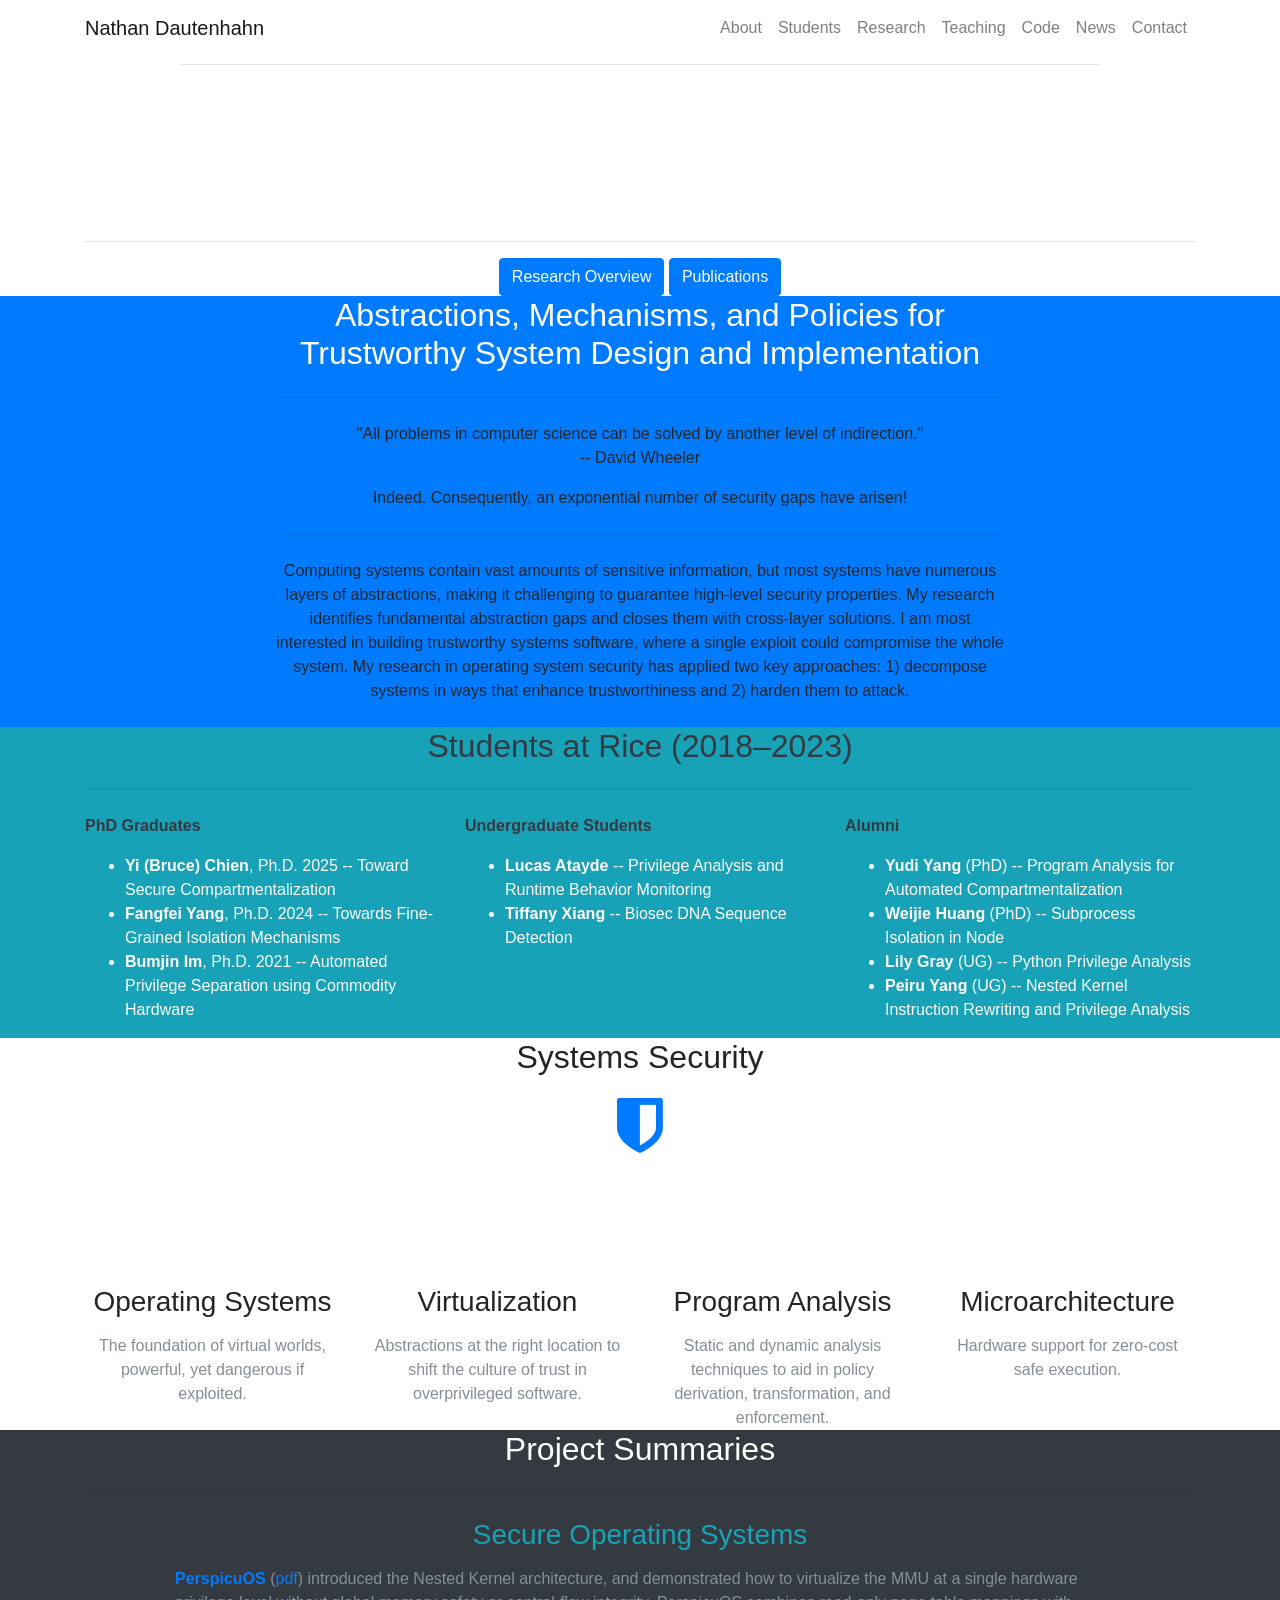
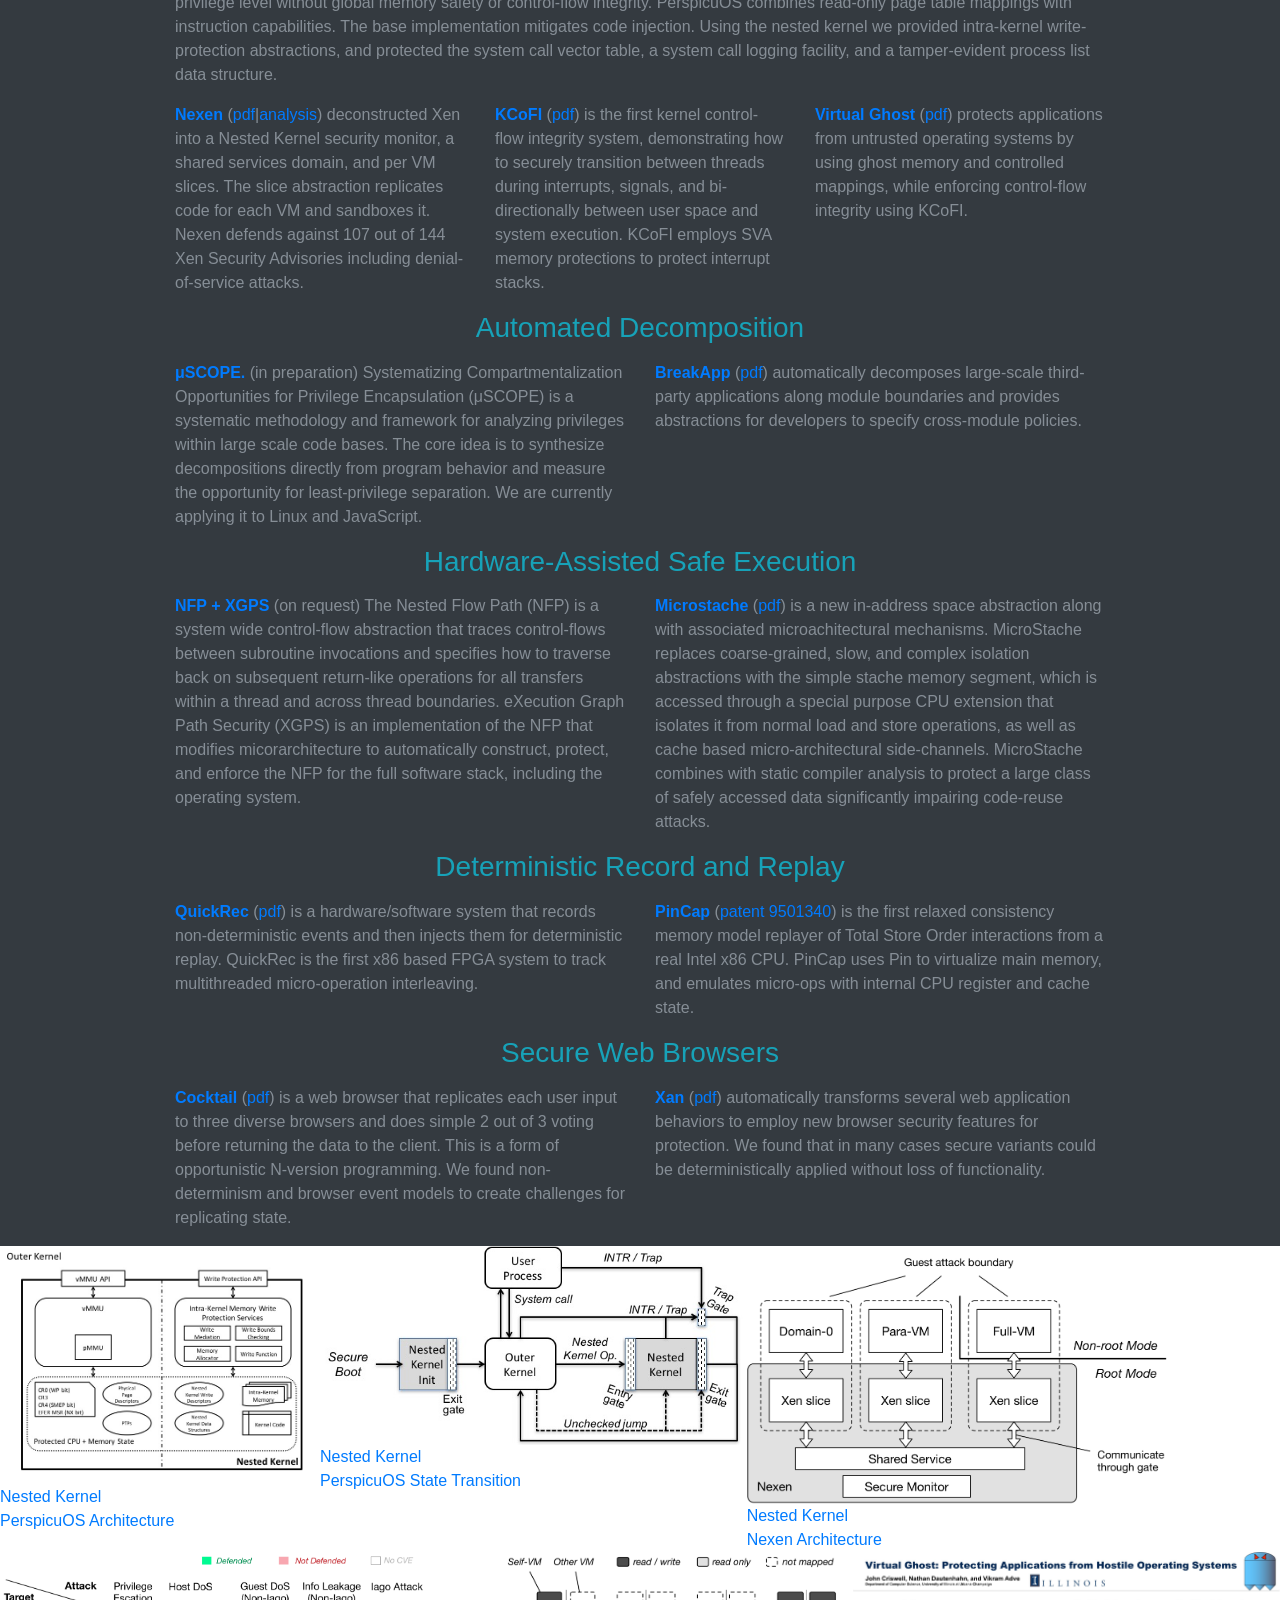
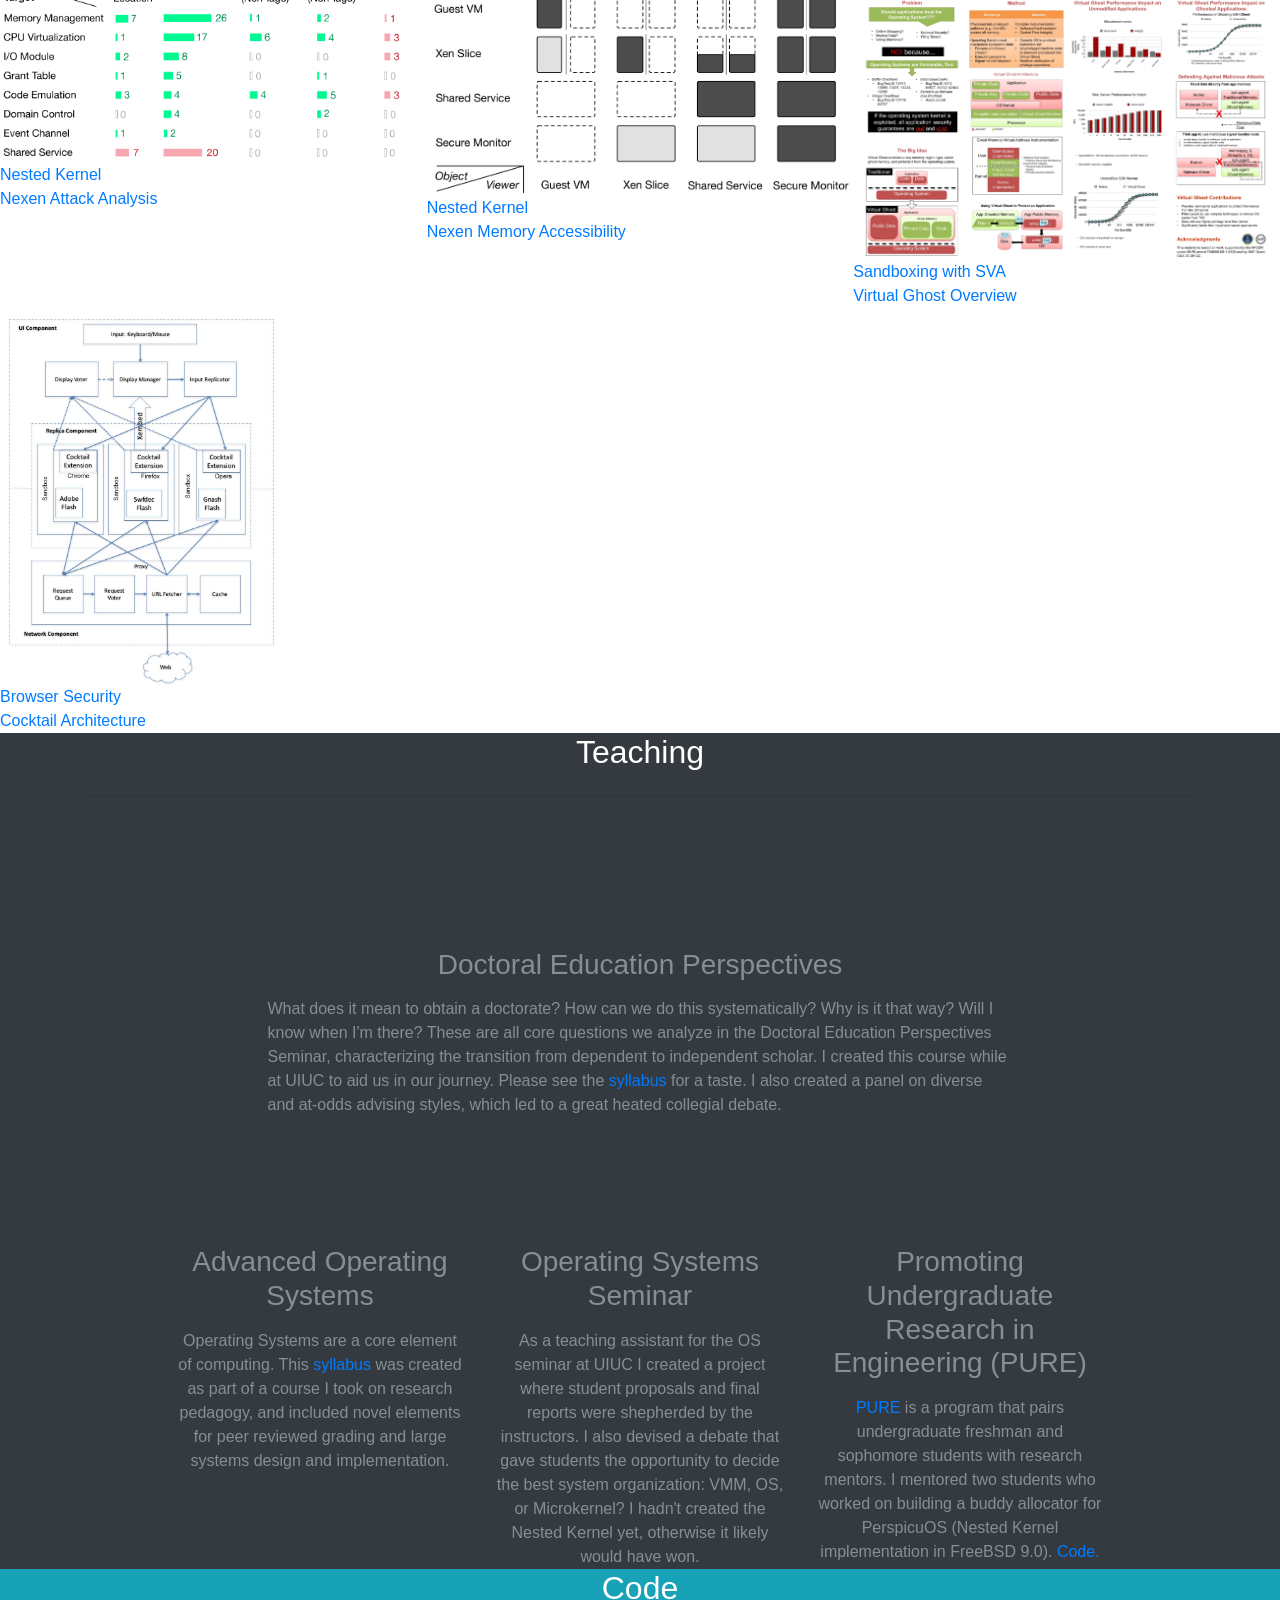
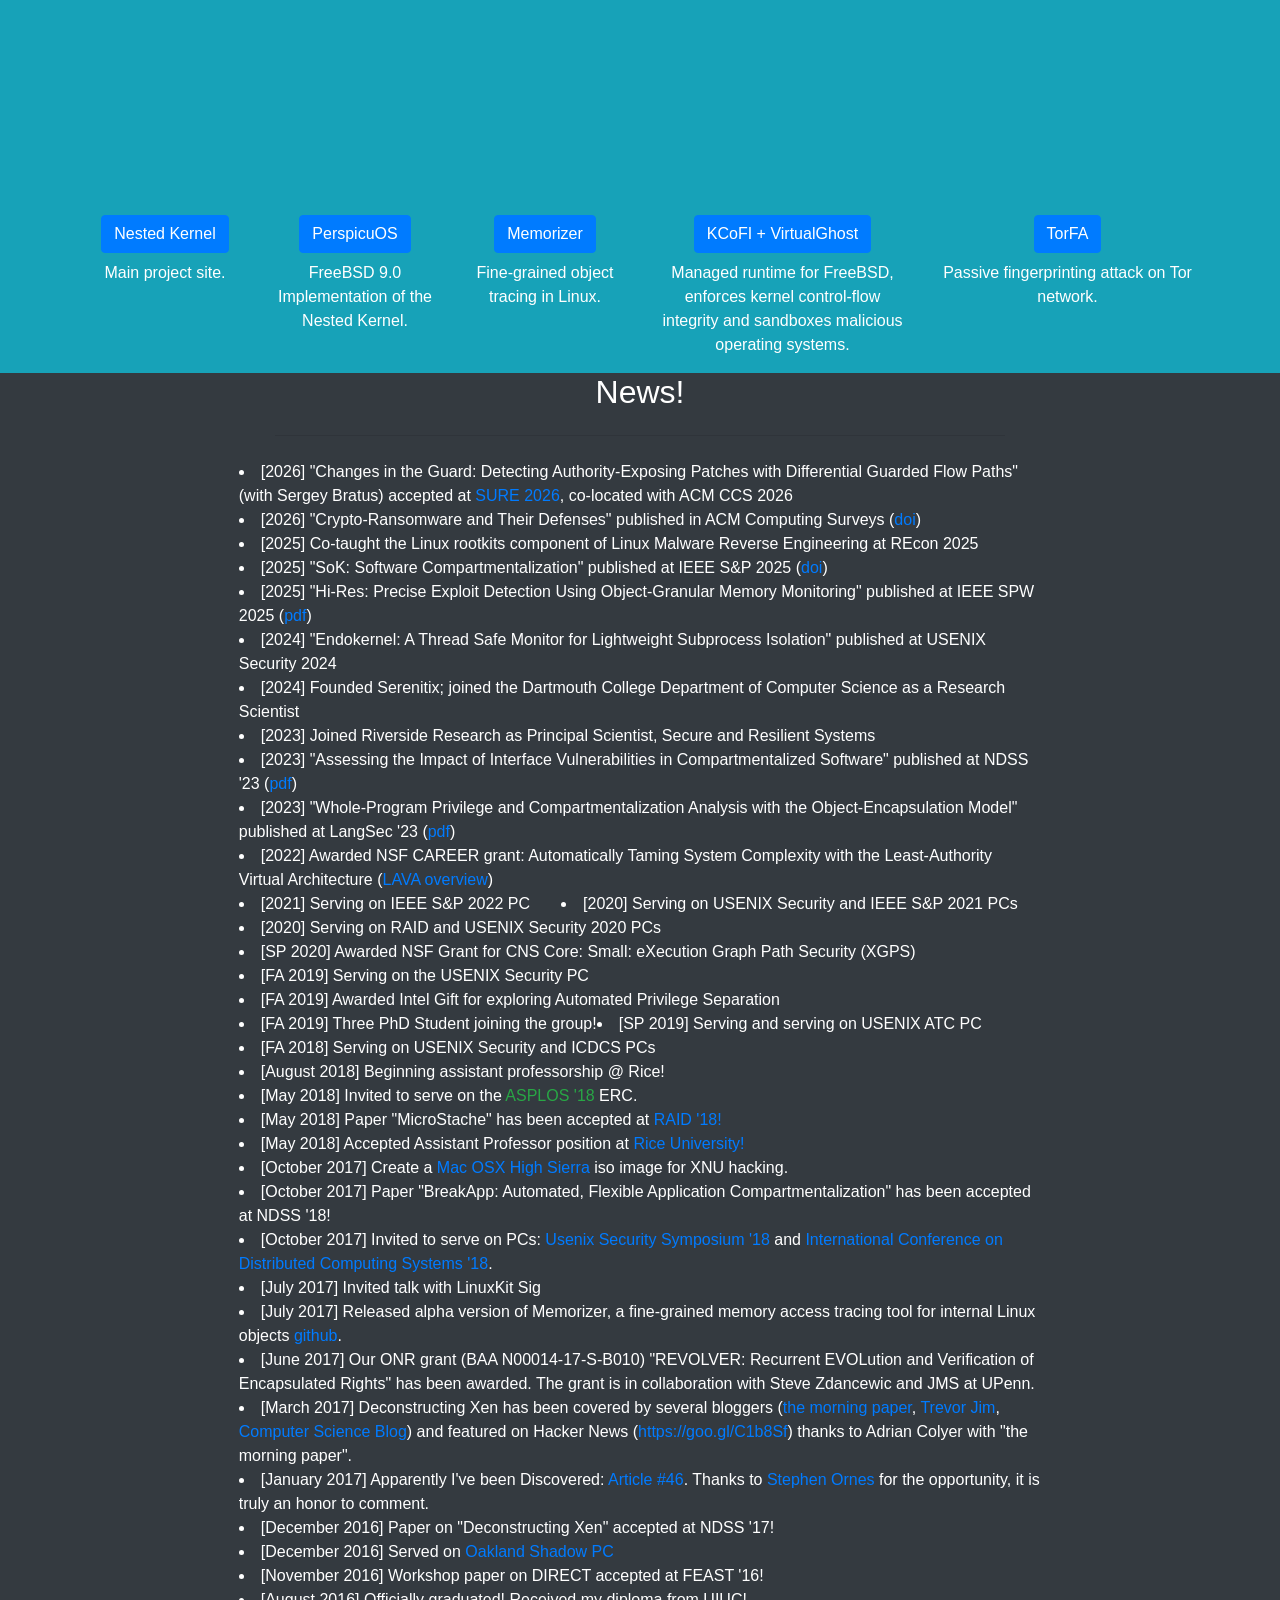
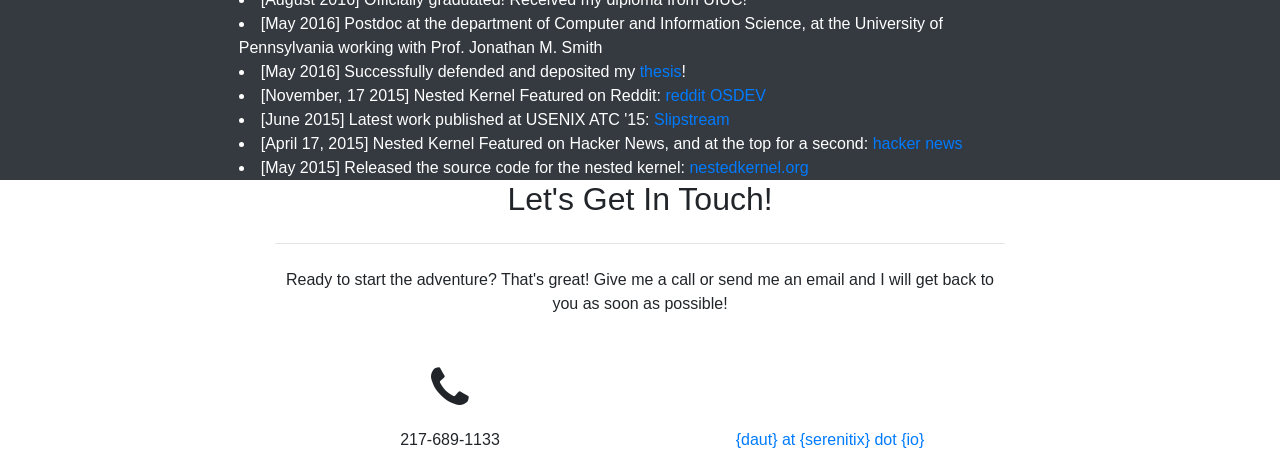
==== index.html @ 051568a1 "students: add Yudi Yang and Weijie Huang to alumni Source: 2026 research CV Students table.  Co-Auth" ====
<!DOCTYPE html>
<html lang="en">

  <head>

    <meta charset="utf-8">
    <meta name="viewport" content="width=device-width, initial-scale=1, shrink-to-fit=no">
    <meta name="description" content="Nathan Dautenhahn is a systems security researcher working on program analysis, operating-system protection, and least-privilege architectures. Founder and CEO of Serenitix.">
    <meta name="author" content="">

    <title>Nathan Dautenhahn</title>

    <!-- Bootstrap core CSS -->
    <link href="vendor/bootstrap/css/bootstrap.min.css" rel="stylesheet">

    <!-- Custom fonts for this template -->
    <link href="vendor/font-awesome/css/font-awesome.min.css" rel="stylesheet" type="text/css">
    <link href='https://fonts.googleapis.com/css?family=Open+Sans:300italic,400italic,600italic,700italic,800italic,400,300,600,700,800' rel='stylesheet' type='text/css'>
    <link href='https://fonts.googleapis.com/css?family=Merriweather:400,300,300italic,400italic,700,700italic,900,900italic' rel='stylesheet' type='text/css'>

    <!-- Plugin CSS -->
    <link href="vendor/magnific-popup/magnific-popup.css" rel="stylesheet">

    <!-- Custom styles for this template -->
    <!--
    <link href="css/creative.min.css" rel="stylesheet">
    -->
    <link href="css/creative.css" rel="stylesheet">

  </head>

  <body id="page-top">

    <!-- Navigation -->
    <nav class="navbar navbar-expand-lg navbar-light fixed-top" id="mainNav">
      <div class="container">
        <a class="navbar-brand js-scroll-trigger" href="#page-top">Nathan Dautenhahn</a>
        <button class="navbar-toggler navbar-toggler-right" type="button" data-toggle="collapse" data-target="#navbarResponsive" aria-controls="navbarResponsive" aria-expanded="false" aria-label="Toggle navigation">
          <span class="navbar-toggler-icon"></span>
        </button>
        <div class="collapse navbar-collapse" id="navbarResponsive">
          <ul class="navbar-nav ml-auto">
            <li class="nav-item">
              <a class="nav-link js-scroll-trigger" href="#about">About</a>
            </li>
            <li class="nav-item">
              <a class="nav-link js-scroll-trigger" href="#students">Students</a>
            </li>
            <li class="nav-item">
              <a class="nav-link js-scroll-trigger" href="#research">Research</a>
            </li>
            <!--
            <li class="nav-item">
              <a class="nav-link" href="https://scholar.google.com/citations?hl=en&user=zKVnPigAAAAJ&view_op=list_works&sortby=pubdate">Publications</a>
              -->
            <li class="nav-item">
              <a class="nav-link js-scroll-trigger" href="#teaching">Teaching</a>
            </li>
            <!--
            <li class="nav-item">
              <a class="nav-link js-scroll-trigger" href="#service">Service</a>
            </li>
            -->
            <li class="nav-item">
              <a class="nav-link js-scroll-trigger" href="#code">Code</a>
            </li>
            <li class="nav-item">
              <a class="nav-link js-scroll-trigger" href="#news">News</a>
            </li>
            <li class="nav-item">
              <a class="nav-link js-scroll-trigger" href="#contact">Contact</a>
            </li>
          </ul>
        </div>
      </div>
    </nav>

    <header class="masthead text-center text-white d-flex">
      <div class="container my-auto">
        <div class="row">
          <div class="col-lg-10 mx-auto">
            <h1 class="text-uppercase">
              <strong>Nathan Dautenhahn</strong>
            </h1>
            <hr>
            <!--
            <p><img src="http://nathandautenhahn.com/images/selfMay15BW.jpg" width="200" height="300" align="right" /></p>
            -->
          </div>
        </div>
        <div class="row">
          <div class="col-lg-8 mx-auto text-center">
            <h5 class="section-heading text-white">
              Founder and CEO, Serenitix
            </h5>
            <h5 class="col-lg-8 mx-auto text-black text-center">
            Research Scientist, <a class="text-white" href="https://web.cs.dartmouth.edu">Computer Science, Dartmouth College</a>
            </h5>
            <h5 class="col-lg-8 mx-auto text-info text-center">
              <span class="text-white">Previously Assistant Professor of Computer Science,</span> <a class="text-white" href="https://www.rice.edu">Rice University</a>
            </h5>
          </div>
        </div>
      
        <div class="row">
          <div class="col-lg-12 mx-auto text-center">
            <hr>
            <a class="btn btn-primary js-scroll-trigger" href="#about">Research Overview</a>
            <a class="btn btn-primary" href="https://scholar.google.com/citations?hl=en&user=zKVnPigAAAAJ&view_op=list_works&sortby=pubdate">Publications</a> </div>
        </div>
        <!--
        <div class="row">
          <br></br><br></br>
          <div class="col-lg-12 mx-auto text-center">
            <a class="btn btn-primary btn-xl js-scroll-trigger" href="#about">Find Out More</a>
          </div>
        </div>
        -->
      </div>
    </header>
    
    <section class="bg-primary" id="about">
      <div class="container">
        <div class="row">
          <div class="col-lg-8 mx-auto text-center">
            <h2 class="section-heading text-white">Abstractions, Mechanisms, and
                Policies for Trustworthy System Design and Implementation</h2>
            <hr class="light my-4">
            <div class="col-lg-12 mx-auto text-center">
              <p class="text-faded">
              "All problems in computer science can be solved by another level
              of indirection." <br/>-- David Wheeler
              </p>
              <p class="text-faded">Indeed. Consequently, an
              exponential number of security gaps have arisen!</p>
          </div>
            <hr class="light my-4">
            <p class="text-faded mb-4">Computing systems contain vast amounts
            of sensitive information, but most systems have numerous
            layers of abstractions, making it challenging to guarantee
            high-level security properties. My research identifies fundamental
            abstraction gaps and closes them with cross-layer solutions. I am
            most interested in building trustworthy systems software, where a
            single exploit could compromise the whole system.
            <!--
            provide the foundation for trust, but are comprised of millions of
            lines of memory unsafe code and written by thousands of developers
            who all enjoy private access to our most intimate digital lives! 
            -->
            My research in operating system security has applied two key
            approaches: 1) decompose systems in ways that enhance
            trustworthiness and 2) harden them to attack.  </p>
            <!--
            <a class="btn btn-light btn-xl js-scroll-trigger"
              href="#areas">Areas</a>
            -->
          </div>
        </div>
        <!--
        <div class="row">
          <div class="col-lg-12 mx-auto text-center">
            <a class="btn btn-light" href="#about">Curriculum Vitae</a>
            <a class="btn btn-light" href="#about">Research Statement</a>
            <a class="btn btn-light" href="#about">Teaching Statement</a>
            <a class="btn btn-light js-scroll-trigger" href="#areas">Areas!</a>
          </div>
        </div>
        -->
      </div>
    </section>

    <section class="bg-info" id="students">
      <div class="container text-dark">
        <div class="row">
          <div class="col-lg-12 text-center">
            <h2 class="section-heading mb-3">Students at Rice (2018–2023)</h2>
            <hr class="my-4">
            <!--<i class="fa fa-4x fa-shield text-primary mb-0 sr-icons"></i>-->
          </div>
        </div>
      </div>
      <div class="container text-white d-flex">
        <div class="row">
          <div class="col-lg-4">
            <p>
            <b class="text-dark">PhD Graduates</b>
            <ul>
              <li><b>Yi (Bruce) Chien</b>, Ph.D. 2025 -- Toward Secure Compartmentalization</li>
                <li><b>Fangfei Yang</b>, Ph.D. 2024 -- Towards Fine-Grained Isolation Mechanisms</li>
                  <li><b>Bumjin Im</b>, Ph.D. 2021 -- Automated Privilege Separation using Commodity Hardware</li>
            </ul>
            </p>
          </div>
          <div class="col-lg-4">
            <p>
            <b class="text-dark text-center">Undergraduate Students</b>
            <ul>
              <li><b>Lucas Atayde</b> -- Privilege Analysis and Runtime Behavior Monitoring</li>
                <li><b>Tiffany Xiang</b> -- Biosec DNA Sequence Detection</li>
            </ul>
            </p>
          </div>
          <div class="col-lg-4">
            <p>
            <b class="text-dark text-center">Alumni</b>
            <ul>
                <!--<li>Ian Bridges -- Kernel Hardening and Memory Safety Analysis</li>-->
                <!--<li>Yufeng Zhou -- Automated Privilege Separation and Nested Kernel Abstractions</li> -->
                <li><b>Yudi Yang</b> (PhD) -- Program Analysis for Automated Compartmentalization</li>
                <li><b>Weijie Huang</b> (PhD) -- Subprocess Isolation in Node</li>
                <li><b>Lily Gray</b> (UG) -- Python Privilege Analysis</li>
                <li><b>Peiru Yang</b> (UG) -- Nested Kernel Instruction Rewriting and Privilege Analysis</li>
            </ul>
            </p>
          </div>
        </div>
      </div>
      <!--
    </section>

    <section class="bg-info" id="recruiting">
    -->
      <!-- Recruiting hidden 2026-10 (not currently recruiting):
      <div class="container text-dark" id="recruiting">
        <div class="row">
          <div class="col-lg-12 text-center">
            <h2 class="section-heading mb-3">Recruiting</h2>
            <hr class="my-4">
          </div>
        </div>
      </div>
      -->
            <!--<i class="fa fa-4x fa-shield text-primary mb-0 sr-icons"></i>-->
      <!-- Recruiting hidden 2026-10 (continued):
      <div class="container text-white">
        <div class="row">
          <div class="col-lg-4">
            <p>
            <b class="text-dark">Are you interested in hacking?</b></br></br>
            I am interested in folks who like to build real systems, taming complexity to simplify and introduce solutions. Types of hacking you might be interested in? How about A little compiler hacking with LLVM (hopefully never GCC :-))? Maybe you want to explore FreeBSD, Linux or even build your own microkernel? Maybe you want to model security and quantify it so we can convert security from art into a science? Maybe you want to do security analysis? Maybe you like hardware/software boundaries and prototyping FGPAs? How about formal modeling of low-level abstractions to prove relevant high level properties?
            </p>
          </div>
          <div class="col-lg-4">
              <p><b class="text-dark">What do we do?</b></br></br>
              In my group students are already doing all of these and we are excited to do more! I primarily have three research thrusts: 1) abstractions, mechanisms, and policies for nesting security monitors into larger monolithic environments, i.e., security kernel design and implementation, 2) developing a least-privilege security compiler that translates an application into a minimal low-level but rich representation for automated analysis, transformation, and code generation; and 3) hardware/software co-design for retrofitting memory safety into existing ecosystems. 
              </p>
          </div>
          <div class="col-lg-4">
              <p><b class="text-dark">Want to join?</b></br></br>
              Please get in touch with me if you are interested (Email, Twitter DM, etc.). Make sure to describe relevant experiences that would indicate your level of hacker skillz as well as describe what projects are of interest to you. If you don't connect the dots for me I likely won't see the connection. I'm looking for PhD students and will also consider adding a Postdoc.
            </p>
          </div>
        </div>
      </div>
      -->
    </section>

    <section id="research">
      <div class="container">
        <div class="row">
          <div class="col-lg-12 text-center">
            <h2 class="section-heading mb-3">Systems Security</h2>
            <i class="fa fa-4x fa-shield text-primary mb-0 sr-icons"></i>
          </div>
        </div>
      </div>
      <div class="container">
        <div class="row">
          <div class="col-lg-3 col-md-6 text-center">
            <div class="service-box mt-5 mx-auto">
              <i class="fa fa-4x fa-diamond text-primary mb-3 sr-icons"></i>
              <h3 class="mb-3">Operating Systems</h3>
              <p class="text-muted mb-0">The foundation of virtual worlds,
              powerful, yet dangerous if exploited.</p>
            </div>
          </div>
          <div class="col-lg-3 col-md-6 text-center">
            <div class="service-box mt-5 mx-auto">
              <i class="fa fa-4x fa-lock text-primary mb-3 sr-icons"></i>
              <h3 class="mb-3">Virtualization</h3>
              <p class="text-muted mb-0">Abstractions at the right location to
              shift the culture of trust in overprivileged software.</p>
            </div>
          </div>
          <div class="col-lg-3 col-md-6 text-center">
            <div class="service-box mt-5 mx-auto">
              <!--fa-newspaper-o  other font-->
              <i class="fa fa-4x fa-file-text text-primary mb-3 sr-icons"></i>
              <h3 class="mb-3">Program Analysis</h3>
              <p class="text-muted mb-0">
                  Static and dynamic analysis techniques to aid in policy
                  derivation, transformation, and enforcement.
              </p>
            </div>
          </div>
          <div class="col-lg-3 col-md-6 text-center">
            <div class="service-box mt-5 mx-auto">
              <i class="fa fa-4x fa-microchip text-primary mb-3 sr-icons"></i>
              <h3 class="mb-3">Microarchitecture</h3>
              <p class="text-muted mb-0">
                  Hardware support for zero-cost safe execution.
              </p>
            </div>
          </div>
        </div>
      </div>
    </section>
    
    <section class="bg-dark" id="research">
      <div class="container">
        <div class="row">
            <div class="col-lg-12 text-white text-center">
            <h2 class="section-heading">Project Summaries</h2>
            <hr class="my-4">
          </div>
        </div>
      </div>
      <div class="container col-lg-9">
          <div class="text-muted">
              <div class="row"> 
                  <div class="col-lg-12 text-center">
                      <h3 class="mb-3 text-info text-center">
                          Secure Operating Systems
                      </h3> 
                  </div>
              </div>
              <div class="row"> 
                  <div class="col-lg-12 mx-auto">
                      <p>
                          <b class="text-primary">PerspicuOS</b> (<a
                                  href="http://nathandautenhahn.com/downloads/publications/asplos200-dautenhahn.pdf">pdf</a>) introduced the Nested
                          Kernel architecture, and demonstrated how to
                          virtualize the MMU at a single hardware privilege
                          level without global memory safety or control-flow
                          integrity. PerspicuOS combines read-only page table
                          mappings with instruction capabilities. The base
                          implementation mitigates code injection.  Using the
                          nested kernel we provided intra-kernel
                          write-protection abstractions, and protected the
                          system call vector table, a system call logging
                          facility, and a tamper-evident process list data
                          structure.
                      </p>
                  </div>
                  <div class="col-lg-4">
                      <p>
                          <b class="text-primary">Nexen</b> (<a href="http://nathandautenhahn.com/downloads/publications/shi-deconstructing-2017.pdf">pdf</a>|<a
                              href="http://ipads.se.sjtu.edu.cn/xsa/">analysis</a>)
                          deconstructed Xen into a Nested Kernel security
                          monitor, a shared services domain, and per VM slices.
                          The slice abstraction replicates code for each VM and
                          sandboxes it. Nexen defends against 107 out of 144
                          Xen Security Advisories including denial-of-service
                          attacks.
                      </p>
                  </div>
                  <div class="col-lg-4">
                      <p>
                          <b class="text-primary">KCoFI</b> (<a href="http://nathandautenhahn.com/downloads/publications/KCoFI-Oakland-2014.pdf">pdf</a>)
                          is the first kernel control-flow integrity system,
                          demonstrating how to securely transition between
                          threads during interrupts, signals, and
                          bi-directionally between user space and system
                          execution. KCoFI employs SVA memory
                          protections to protect interrupt stacks.
                      </p>
                  </div>
                  <div class="col-lg-4">
                      <p>
                          <b class="text-primary">Virtual Ghost</b> (<a
                              href="http://nathandautenhahn.com/downloads/publications/VirtualGhost-ASPLOS-2014.pdf">pdf</a>)
                          protects applications from untrusted operating
                          systems by using ghost memory and controlled
                          mappings, while enforcing control-flow integrity
                          using KCoFI.
                      </p>
                  </div>
              </div>
              <div class="row"> 
                  <div class="col-lg-12 text-center">
                      <h3 class="mb-3 text-info text-center">
                          Automated Decomposition
                      </h3>
                  </div>
              </div>
              <div class="row"> 
                  <div class="col-lg-6">
                      <p><b class="text-primary">&mu;SCOPE.</b> (in preparation)
                      Systematizing Compartmentalization Opportunities for
                      Privilege Encapsulation (&mu;SCOPE) is a systematic
                      methodology and framework for analyzing privileges within
                      large scale code bases. The core idea is to synthesize
                      decompositions directly from program behavior and measure
                      the opportunity for least-privilege separation. We are
                      currently applying it to Linux and JavaScript.  
                      </p>
                  </div>
                  <div class="col-lg-6">
                      <p><b class="text-primary">BreakApp</b> (<a
                          href="http://nathandautenhahn.com/downloads/publications/vasilakis-breakapp-2018.pdf">pdf</a>)
                      automatically decomposes large-scale third-party
                      applications along module boundaries and provides
                      abstractions for developers to specify cross-module
                      policies.
                      </p>
                  </div>
              </div>
              <div class="row"> 
                  <div class="col-lg-12 text-center">
                      <h3 class="mb-3 text-info text-center">
                          Hardware-Assisted Safe Execution
                      </h3>
                  </div>
              </div>
              <div class="row"> 
                  <div class="col-lg-6">
                      <p>
                          <b class="text-primary">NFP + XGPS</b> (on request)
                          The Nested Flow Path (NFP) is a system wide
                          control-flow abstraction that traces control-flows
                          between subroutine invocations and specifies how to
                          traverse back on subsequent return-like operations
                          for all transfers within a thread and across thread
                          boundaries.  eXecution Graph Path Security (XGPS) is
                          an implementation of the NFP that modifies
                          micorarchitecture to automatically construct,
                          protect, and enforce the NFP for the full software
                          stack, including the operating system.
                      </p>
                  </div>
                  <div class="col-lg-6">
                      <p>
                          <b class="text-primary">Microstache</b> (<a href="http://nathandautenhahn.com/downloads/publications/mogosanu-microstache-2018.pdf">pdf</a>)
                          is a new in-address space abstraction along with
                          associated microachitectural mechanisms. MicroStache
                          replaces coarse-grained, slow, and complex isolation
                          abstractions with the simple stache memory segment,
                          which is accessed through a special purpose CPU
                          extension that isolates it from normal load and store
                          operations, as well as cache based
                          micro-architectural side-channels. MicroStache
                          combines with static compiler analysis to protect a
                          large class of safely accessed data significantly
                          impairing code-reuse attacks.
                      </p>
                  </div>
              </div>
              <div class="row"> 
                  <div class="col-lg-12 text-center">
                      <h3 class="mb-3 text-info text-center">
                          Deterministic Record and Replay
                      </h3>
                  </div>
              </div>
              <div class="row"> 
                  <div class="col-lg-6">
                      <p>
                      <b class="text-primary">QuickRec</b> (<a href="http://nathandautenhahn.com/downloads/publications/pokam-isca13.pdf">pdf</a>)
                      is a hardware/software system that records
                      non-deterministic events and then injects them for
                      deterministic replay. QuickRec is the first x86 based
                      FPGA system to track multithreaded micro-operation
                      interleaving.  
                      </p>
                  </div>
                  <div class="col-lg-6">
                      <p>
                      <b class="text-primary">PinCap</b> (<a
                          href="https://www.google.com/patents/US9501340">patent
                      9501340</a>)
                       is the first relaxed consistency memory model replayer
                       of Total Store Order interactions from a real Intel
                       x86 CPU. PinCap uses Pin to virtualize main memory,
                       and emulates micro-ops with internal CPU register and
                       cache state.
                      </p>
                  </div>
              </div>
              <div class="row"> 
                  <div class="col-lg-12 text-center">
                      <h3 class="mb-3 text-info text-center">
                          Secure Web Browsers
                      </h3>
                  </div>
              </div>
              <div class="row"> 
                  <div class="col-lg-6">
                      <p>
                      <b class="text-primary">Cocktail</b> (<a href="http://nathandautenhahn.com/downloads/publications/xue-ndss12.pdf">pdf</a>)
                      is a web browser that replicates each user input to three
                      diverse browsers and does simple 2 out of 3 voting before
                      returning the data to the client. This is a form of
                      opportunistic N-version programming. We found
                      non-determinism and browser event models to create
                      challenges for replicating state.
                      </p>
                  </div>
                  <div class="col-lg-6">
                      <p>
                      <b class="text-primary">Xan</b> (<a href="http://nathandautenhahn.com/downloads/publications/zan-ccs11.pdf">pdf</a>)
                      automatically transforms several web application
                      behaviors to employ new browser security features for
                      protection. We found that in many cases secure variants
                      could be deterministically applied without loss of
                      functionality.
                      </p>
                  </div>
              </div>
          </div>
      </div>
    </section>

    <!--
    <section class="p-0" id="projects">
    -->
    <section class="p-0" id="research" >
      <div class="container-fluid p-0">
        <div class="row no-gutters popup-gallery">
          <div class="col-lg-3 col-sm-6">
            <a class="portfolio-box"
                href="img/portfolio/singlesize/perspicuos-arch.jpg">
              <img class="img-fluid" 
              src="img/portfolio/singlesize/perspicuos-arch.jpg" alt="">
              <div class="portfolio-box-caption">
                <div class="portfolio-box-caption-content">
                  <div class="project-category text-faded">
                    Nested Kernel
                  </div>
                  <div class="project-name">
                    PerspicuOS Architecture
                  </div>
                  <!--
                  <div class="project-desc">PerspicuOS introduced the
                      Nested Kernel architecture, and demonstrated how to
                      virtualize the MMU at single hardware privilege level
                      without global memory safety or control-flow integrity.
                      The key technique is read-only mappings to page tables
                      and instruction capabilities. The base implementation
                      mitigates code-injection attacks. We used the memory
                      protection mechanism to support object level
                      write-protection services and protected the system call
                      vector table, traced all system calls, and shadowed
                      updates to process list data structures.
                  </div>
                  -->
                </div>
              </div>
            </a>
          </div>
          <div class="col-lg-4 col-sm-6">
              <!--
            <a class="portfolio-box" href="img/portfolio/fullsize/2.jpg">
                -->
            <a class="portfolio-box" href="img/portfolio/singlesize/perspicuos-flow.jpg">
              <img class="img-fluid"
              src="img/portfolio/singlesize/perspicuos-flow.jpg" alt="">
              <div class="portfolio-box-caption">
                <div class="portfolio-box-caption-content">
                  <div class="project-category text-faded">
                    Nested Kernel
                  </div>
                  <div class="project-name">
                    PerspicuOS State Transition
                  </div>
                </div>
              </div>
            </a>
          </div>
          <div class="col-lg-4 col-sm-6">
            <a class="portfolio-box"
                href="img/portfolio/singlesize/nexen-arch.jpg">
              <img class="img-fluid"
              src="img/portfolio/singlesize/nexen-arch.jpg" alt="">
              <div class="portfolio-box-caption">
                <div class="portfolio-box-caption-content">
                  <div class="project-category text-faded">
                    Nested Kernel
                  </div>
                  <div class="project-name">
                    Nexen Architecture
                  </div>
                </div>
              </div>
            </a>
          </div>
          <div class="col-lg-4 col-sm-6">
            <a class="portfolio-box"
                href="img/portfolio/singlesize/nexen-attack-stat.jpg">
              <img class="img-fluid"
              src="img/portfolio/singlesize/nexen-attack-stat.jpg" alt="">
              <div class="portfolio-box-caption">
                <div class="portfolio-box-caption-content">
                  <div class="project-category text-faded">
                    Nested Kernel
                  </div>
                  <div class="project-name">
                    Nexen Attack Analysis
                  </div>
                </div>
              </div>
            </a>
          </div>
          <div class="col-lg-4 col-sm-6">
            <a class="portfolio-box"
                href="img/portfolio/singlesize/nexen-obj-view.jpg">
              <img class="img-fluid"
              src="img/portfolio/singlesize/nexen-obj-view.jpg" alt="">
              <div class="portfolio-box-caption">
                <div class="portfolio-box-caption-content">
                  <div class="project-category text-faded">
                    Nested Kernel
                  </div>
                  <div class="project-name">
                    Nexen Memory Accessibility
                  </div>
                </div>
              </div>
            </a>
          </div>
          <div class="col-lg-4 col-sm-6">
            <a class="portfolio-box" href="img/portfolio/singlesize/vg-poster.jpg">
              <img class="img-fluid" src="img/portfolio/singlesize/vg-poster.jpg" alt="">
              <div class="portfolio-box-caption">
                <div class="portfolio-box-caption-content">
                  <div class="project-category text-faded">
                    Sandboxing with SVA
                  </div>
                  <div class="project-name">
                    Virtual Ghost Overview
                  </div>
                </div>
              </div>
            </a>
          </div>
          
          <div class="col-lg-3 col-sm-6">
            <a class="portfolio-box"
              href="img/portfolio/singlesize/cocktail-arch.jpg">
              <img class="img-fluid"
              src="img/portfolio/singlesize/cocktail-arch.jpg" height="300px"
              width="275" alt="">
              <div class="portfolio-box-caption">
                <div class="portfolio-box-caption-content">
                  <div class="project-category text-faded">
                    Browser Security
                  </div>
                  <div class="project-name">
                    Cocktail Architecture
                  </div>
                </div>
              </div>
            </a>
          </div>

        </div>
      </div>
    </section>

    <!--
    <section class="bg-dark text-white">
      <div class="container text-center">
        <h2 class="mb-4">Sight Under Construction!</h2>
        <a class="btn btn-light btn-xl sr-button" href="http://startbootstrap.com/template-overviews/creative/">Download Now!</a>
      </div>
    </section>
    -->

    <section class="bg-dark" id="teaching">
      <div class="container">
        <div class="row">
            <div class="col-lg-12 text-white text-center">
            <h2 class="section-heading">Teaching</h2>
            <hr class="my-4">
          </div>
        </div>
      </div>
      <div class="container col-lg-9">
        <div class="row text-secondary">
          <div class="col-lg-12 col-md-6 text-center">
            <div class="mt-5 col-lg-10 mx-auto">
              <i class="fa fa-4x fa-heartbeat mb-3 sr-icons"></i>
              <i class="fa fa-4x fa-graduation-cap mb-3 sr-icons"></i>
              <h3 class="mb-3">Doctoral Education Perspectives</h3>
              <p class="mb-0 text-left text-secondary">What does it mean to obtain a
              doctorate? How can we do this systematically? Why is it that way?
              Will I know when I'm there? These are all core questions we
              analyze in the Doctoral Education Perspectives Seminar,
              characterizing the transition from dependent to independent
              scholar. I created this course while at UIUC to aid us in our
              journey. Please see the <a
                href="docs/dep-syllabus.pdf">syllabus</a> for a taste. I also
              created a panel on diverse and at-odds advising styles, which led
              to a great heated collegial debate.
              </p>
            </div>
          </div>
          <div class="col-lg-4 col-md-6 text-center">
            <div class="service-box mt-5 mx-auto">
              <i class="fa fa-4x fa-empire mb-3 sr-icons"></i>
              <h3 class="mb-3">Advanced Operating Systems</h3>
              <p class="mb-0 text-secondary">Operating Systems are a core element
              of computing. This <a
                href="docs/os_syllabus.pdf">syllabus</a> was created as
              part of a course I took on research pedagogy, and included novel
              elements for peer reviewed grading and large systems design and
              implementation.</p>
            </div>
          </div>
          <div class="col-lg-4 col-md-6 text-center">
            <div class="service-box mt-5 mx-auto">
              <i class="fa fa-4x fa-resistance mb-3 sr-icons"></i>
              <h3 class="mb-3">Operating Systems Seminar</h3>
              <p class="mb-0">
                As a teaching assistant for the OS seminar at UIUC I created a
                project where student proposals and final reports were
                shepherded by the instructors. I also devised a debate that
                gave students the opportunity to decide the best system
                organization: VMM, OS, or Microkernel? I hadn't created the
                Nested Kernel yet, otherwise it likely would have won.
              </p>
            </div>
          </div>
          <div class="col-lg-4 col-md-6 text-center">
            <div class="service-box mt-5 mx-auto">
              <i class="fa fa-4x fa-first-order mb-3 sr-icons"></i>
              <h3 class="mb-3">Promoting Undergraduate Research in Engineering
                (PURE)</h3>
              <p class="mb-0">
                <a
                  href="https://wiki.illinois.edu//wiki/display/PURE/Home">PURE</a>
                is a program that pairs undergraduate freshman and sophomore
                students with research mentors. I mentored two students who
                worked on building a buddy allocator for PerspicuOS (Nested
                Kernel implementation in FreeBSD 9.0). <a
                  href="https://github.com/Fierce-System-Security/BuddyAllocator">Code.</a>
              </p>
            </div>
          </div>
        </div>
      </div>
    </section>
    
    <section class="bg-info" id="code">
      <div class="container text-white">
        <div class="row">
            <div class="col-lg-12 text-center">
            <h2 class="section-heading mb-4">Code</h2>
            <i class="fa fa-3x fa-code mb-3 sr-icons"></i>
          </div>
        </div>
      </div>
      <div class="container text-white">
        <div class="row">
          <div class="col-lg-2 col-md-6 text-center">
            <div class="service-box mt-5 mx-auto">
              <i class="mt-2 fa fa-3x fa-globe mb-3 sr-icons"></i>
              <h3>
              <a class="btn btn-primary"
                  href="http://nestedkernel.org/">Nested Kernel</a>
              </h3>
              <p class="mt-2">
                Main project site.
              </p>
            </div>
          </div>
          <div class="col-lg-2 col-md-6 text-center">
            <div class="service-box mt-5 mx-auto">
              <i class="mt-2 fa fa-3x fa-fort-awesome mb-3 sr-icons"></i>
              <h3>
              <a class="btn btn-primary"
                href="https://github.com/nestedkernel/PerspicuOS">PerspicuOS</a>
              </h3>
              <p class="mt-2">
              FreeBSD 9.0 Implementation of the Nested Kernel.
              </p>
            </div>
          </div>
          <div class="col-lg-2 col-md-6 text-center">
            <div class="service-box mt-5 mx-auto">
              <i class="mt-2 fa fa-3x fa-connectdevelop mb-3 sr-icons"></i>
              <h3>
              <a class="btn btn-primary"
                href="https://github.com/linuxkit/linuxkit/tree/master/projects/memorizer">Memorizer</a>
              </h3>
              <p class="mt-2">Fine-grained object tracing in Linux.</p>
            </div>
          </div>
          <div class="col-lg-3 col-md-6 text-center">
            <div class="service-box mt-5 mx-auto">
              <i class="mt-2 fa fa-3x fa-square mb-3 sr-icons"></i>
              <h3>
              <a class="btn btn-primary"
                href="https://github.com/jtcriswell/SVA">KCoFI +
                VirtualGhost</a>
              </h3>
              <p class="mt-2">
                Managed runtime for FreeBSD, enforces kernel control-flow
                integrity and sandboxes malicious operating systems.
              </p>
            </div>
          </div>
          <div class="col-lg-3 col-md-6 text-center">
            <div class="service-box mt-5 mx-auto">
              <i class="mt-2 fa fa-3x fa-times-circle mb-3 sr-icons"></i>
              <h3>
              <a class="btn btn-primary"
                href="https://github.com/ndauten/Tor-Fingerprint-Attack">TorFA</a>
              </h3>
              <p class="mt-2">
                  Passive fingerprinting attack on Tor network.
              </p>
            </div>
          </div>
        </div>
      </div>
    </section>

    <section class="bg-dark" id="news">
      <div class="container">
        <div class="row">
          <div class="col-lg-8 mx-auto text-center">
            <h2 class="section-heading text-white">News!</h2>
            <hr class="light my-4">
          </div>
        </div>
        <div class="row col-lg-9 mx-auto text-left text-white">
            <li> [2026] "Changes in the Guard: Detecting Authority-Exposing Patches with Differential Guarded Flow Paths" (with Sergey Bratus) accepted at <a href="https://sure-workshop.org">SURE 2026</a>, co-located with ACM CCS 2026</li>
            <li> [2026] "Crypto-Ransomware and Their Defenses" published in ACM Computing Surveys (<a href="https://doi.org/10.1145/3798092">doi</a>)</li>
            <li> [2025] Co-taught the Linux rootkits component of Linux Malware Reverse Engineering at REcon 2025</li>
            <li> [2025] "SoK: Software Compartmentalization" published at IEEE S&P 2025 (<a href="https://doi.org/10.1109/SP61157.2025.00075">doi</a>)</li>
            <li> [2025] "Hi-Res: Precise Exploit Detection Using Object-Granular Memory Monitoring" published at IEEE SPW 2025 (<a href="downloads/publications/yang-HiRes-langsec25.pdf">pdf</a>)</li>
            <li> [2024] "Endokernel: A Thread Safe Monitor for Lightweight Subprocess Isolation" published at USENIX Security 2024</li>
            <li> [2024] Founded Serenitix; joined the Dartmouth College Department of Computer Science as a Research Scientist</li>
            <li> [2023] Joined Riverside Research as Principal Scientist, Secure and Resilient Systems</li>
            <li> [2023] "Assessing the Impact of Interface Vulnerabilities in Compartmentalized Software" published at NDSS '23 (<a href="downloads/publications/ndss2023_f117_paper.pdf">pdf</a>)</li>
            <li> [2023] "Whole-Program Privilege and Compartmentalization Analysis with the Object-Encapsulation Model" published at LangSec '23 (<a href="downloads/publications/object-encaps-langsec23.pdf">pdf</a>)</li>
            <li> [2022] Awarded NSF CAREER grant: Automatically Taming System Complexity with the Least-Authority Virtual Architecture (<a href="talks/lava-overview">LAVA overview</a>)</li>
            <li> [2021] Serving on IEEE S&P 2022 PC &nbsp;&nbsp;&nbsp;&nbsp;&nbsp;&nbsp;</li>
            <li> [2020] Serving on USENIX Security and IEEE S&P 2021 PCs</li>
            <li> [2020] Serving on RAID and USENIX Security 2020 PCs</li>
            <li> [SP 2020] Awarded NSF Grant for CNS Core: Small: eXecution Graph Path Security (XGPS)</li>
            <li> [FA 2019] Serving on the USENIX Security PC</li>
            <li> [FA 2019] Awarded Intel Gift for exploring Automated Privilege Separation </li>
            <li> [FA 2019] Three PhD Student joining the
            group!</li>
            <li> [SP 2019] Serving and serving on USENIX ATC PC</li>
            <li> [FA 2018] Serving on USENIX Security and ICDCS PCs</li>
            <li> [August 2018] Beginning assistant professorship @ Rice!</li>
            <li>
                [May 2018] Invited to serve on the 
                <a class="text-success" href="https://asplos-conference.org/">ASPLOS '18</a> ERC.
            </li>
            <li>
                [May 2018] Paper "MicroStache" has been accepted at 
                <a href="https://www.raid2018.org/">RAID '18!</a>  
            </li>
            <li>
                [May 2018] Accepted Assistant Professor position at <a
                        href="https://csweb.rice.edu/">Rice University!</a>
            </li>
            <li>
                [October 2017] Create a <a href="https://gist.github.com/ndauten/ac142e86b070bf5b46c5a5ce320dc474">Mac OSX High Sierra</a> iso image for XNU hacking.
            </li>
            <li>
                [October 2017] Paper "BreakApp: Automated, Flexible Application
                Compartmentalization" has been accepted at NDSS '18!  
            </li>
            <li> 
                [October 2017] Invited to serve on PCs: <a
                    href="https://www.usenix.org/conference/usenixsecurity18">Usenix
                    Security Symposium '18</a> and <a
                    href="http://icdcs2018.ocg.at/">International
                    Conference on Distributed Computing Systems '18</a>.   
            </li>
            <li> [July 2017] Invited talk with LinuxKit Sig </li>
            <li>
                [July 2017] Released alpha version of Memorizer, a fine-grained memory access tracing tool for internal Linux objects <a href="https://github.com/linuxkit/linuxkit/tree/master/projects/memorizer">github</a>.
            </li>
            <li>
                [June 2017] Our ONR grant (BAA N00014-17-S-B010) "REVOLVER:
                Recurrent EVOLution and Verification of Encapsulated Rights" has
                been awarded. The grant is in collaboration with Steve Zdancewic
                and JMS at UPenn.  
            </li>
            <li>
                [March 2017] Deconstructing Xen has been covered by several
                bloggers 
                (<a href="https://blog.acolyer.org/2017/03/16/deconstructing-xen/">the morning paper</a>,
                <a href="http://trevorjim.com/deconstructing-xen-snark/">Trevor Jim</a>,
                <a href="https://blog.mi.hdm-stuttgart.de/index.php/2017/09/05/cloud-security-part-2-the-vulnerabilities-and-threats-of-the-cloud-current-scientific-work-on-cloud-security-conclusion-and-outlook/">Computer Science Blog</a>) 
                and featured on Hacker News (<a
                    href="https://goo.gl/C1b8Sf">https://goo.gl/C1b8Sf</a>) thanks
                to Adrian Colyer with "the morning paper".  
            </li>
            <li>
                [January 2017] Apparently I've been Discovered:
                <a href="http://discovermagazine.com/2017/janfeb/46-google-builds-operating-system-from-scratch">Article #46</a>. 
                Thanks to <a href="http://stephenornes.com/">Stephen Ornes</a> for the opportunity, it is truly an honor to comment.
            </li>
            <li>
              [December 2016] Paper on "Deconstructing Xen" accepted at NDSS '17!
            </li>
            <li>
                [December 2016] Served on <a href="http://www.ieee-security.org/TC/SP2017/studentpc.html">Oakland Shadow PC</a>
            </li>
            <li>
              [November 2016] Workshop paper on DIRECT accepted at FEAST '16!
            </li>
            <li>
              [August 2016] Officially graduated! Received my diploma from UIUC!
            </li>
            <li>
              [May 2016] Postdoc at the department of Computer and Information
              Science, at the University of Pennsylvania working with Prof.
              Jonathan M. Smith
            </li>
            <li>
              [May 2016] Successfully defended and deposited my <a href="http://nathandautenhahn.com/downloads/publications/NDD_Dissertation.pdf">thesis</a>!&nbsp;&nbsp;
            </li>
            <li>
              [November, 17 2015] Nested Kernel Featured on Reddit:
              <a href="https://goo.gl/j7N8eV">reddit OSDEV</a>&nbsp;&nbsp;
            </li>
            <li>
              [June 2015] Latest work published at USENIX ATC '15: 
               <a href="https://www.usenix.org/conference/atc15/technical-session/presentation/dietz">Slipstream</a>&nbsp;&nbsp;
            </li>
            <li>
              [April 17, 2015] Nested Kernel Featured on Hacker News, and at the top for a second:
              <a href="https://news.ycombinator.com/item?id=9390930/">hacker news</a>&nbsp;&nbsp;
            </li>
            <li>
              [May 2015] Released the source code for the nested kernel: 
              <a href="http://nestedkernel.org/">nestedkernel.org</a>&nbsp;&nbsp;
            </li>
        </div>
      </div>
    </section>

    <section id="contact">
      <div class="container">
        <div class="row">
          <div class="col-lg-8 mx-auto text-center">
            <h2 class="section-heading">Let's Get In Touch!</h2>
            <hr class="my-4">
            <p class="mb-5">Ready to start the adventure? That's great! Give me
            a call or send me an email and I will get back to you as soon as
            possible!</p> </div>
        </div>
        <div class="row">
          <div class="col-lg-4 ml-auto text-center">
            <i class="fa fa-phone fa-3x mb-3 sr-contact"></i>
            <p>217-689-1133</p>
          </div>
          <div class="col-lg-4 mr-auto text-center">
            <i class="fa fa-envelope-o fa-3x mb-3 sr-contact"></i>
            <p>
            <a href="mailto:daut@serenitix.io">{daut} at
                {serenitix} dot {io}</a>
            </p>
          </div>
        </div>
      </div>
    </section>

    <!-- Bootstrap core JavaScript -->
    <script src="vendor/jquery/jquery.min.js"></script>
    <script src="vendor/bootstrap/js/bootstrap.bundle.min.js"></script>

    <!-- Plugin JavaScript -->
    <script src="vendor/jquery-easing/jquery.easing.min.js"></script>
    <script src="vendor/scrollreveal/scrollreveal.min.js"></script>
    <script src="vendor/magnific-popup/jquery.magnific-popup.min.js"></script>

    <!-- Custom scripts for this template -->
    <script src="js/creative.min.js"></script>

  </body>

</html>
---- css/creative.min.css ----
/*!
 * Start Bootstrap - Creative v4.0.0-beta.2 (https://startbootstrap.com/template-overviews/creative)
 * Copyright 2013-2017 Start Bootstrap
 * Licensed under MIT (https://github.com/BlackrockDigital/startbootstrap-creative/blob/master/LICENSE)
 */body,html{width:100%;height:100%}body{font-family:Merriweather,'Helvetica Neue',Arial,sans-serif}hr{max-width:50px;border-width:3px;border-color:#f05f40}hr.light{border-color:#fff}a{color:#f05f40;-webkit-transition:all .2s;-moz-transition:all .2s;transition:all .2s}a:hover{color:#f05f40}h1,h2,h3,h4,h5,h6{font-family:'Open Sans','Helvetica Neue',Arial,sans-serif}.bg-primary{background-color:#f05f40!important}.bg-dark{background-color:#212529!important}.text-faded{color:rgba(255,255,255,.7)}section{padding:8rem 0}.section-heading{margin-top:0}::-moz-selection{color:#fff;background:#212529;text-shadow:none}::selection{color:#fff;background:#212529;text-shadow:none}img::selection{color:#fff;background:0 0}img::-moz-selection{color:#fff;background:0 0}body{-webkit-tap-highlight-color:#212529}#mainNav{border-bottom:1px solid rgba(33,37,41,.1);background-color:#fff;font-family:'Open Sans','Helvetica Neue',Arial,sans-serif;-webkit-transition:all .2s;-moz-transition:all .2s;transition:all .2s}#mainNav .navbar-brand{font-weight:700;text-transform:uppercase;color:#f05f40;font-family:'Open Sans','Helvetica Neue',Arial,sans-serif}#mainNav .navbar-brand:focus,#mainNav .navbar-brand:hover{color:#f05f40}#mainNav .navbar-nav>li.nav-item>a.nav-link,#mainNav .navbar-nav>li.nav-item>a.nav-link:focus{font-size:.9rem;font-weight:700;text-transform:uppercase;color:#212529}#mainNav .navbar-nav>li.nav-item>a.nav-link:focus:hover,#mainNav .navbar-nav>li.nav-item>a.nav-link:hover{color:#f05f40}#mainNav .navbar-nav>li.nav-item>a.nav-link.active,#mainNav .navbar-nav>li.nav-item>a.nav-link:focus.active{color:#f05f40!important;background-color:transparent}#mainNav .navbar-nav>li.nav-item>a.nav-link.active:hover,#mainNav .navbar-nav>li.nav-item>a.nav-link:focus.active:hover{background-color:transparent}@media (min-width:992px){#mainNav{border-color:transparent;background-color:transparent}#mainNav .navbar-brand{color:rgba(255,255,255,.7)}#mainNav .navbar-brand:focus,#mainNav .navbar-brand:hover{color:#fff}#mainNav .navbar-nav>li.nav-item>a.nav-link{padding:.5rem 1rem}#mainNav .navbar-nav>li.nav-item>a.nav-link,#mainNav .navbar-nav>li.nav-item>a.nav-link:focus{color:rgba(255,255,255,.7)}#mainNav .navbar-nav>li.nav-item>a.nav-link:focus:hover,#mainNav .navbar-nav>li.nav-item>a.nav-link:hover{color:#fff}#mainNav.navbar-shrink{border-bottom:1px solid rgba(33,37,41,.1);background-color:#fff}#mainNav.navbar-shrink .navbar-brand{color:#f05f40}#mainNav.navbar-shrink .navbar-brand:focus,#mainNav.navbar-shrink .navbar-brand:hover{color:#f05f40}#mainNav.navbar-shrink .navbar-nav>li.nav-item>a.nav-link,#mainNav.navbar-shrink .navbar-nav>li.nav-item>a.nav-link:focus{color:#212529}#mainNav.navbar-shrink .navbar-nav>li.nav-item>a.nav-link:focus:hover,#mainNav.navbar-shrink .navbar-nav>li.nav-item>a.nav-link:hover{color:#f05f40}}header.masthead{padding-top:10rem;padding-bottom:calc(10rem - 56px);background-image:url(../img/header.jpg);background-position:center center;-webkit-background-size:cover;-moz-background-size:cover;-o-background-size:cover;background-size:cover}header.masthead hr{margin-top:30px;margin-bottom:30px}header.masthead h1{font-size:2rem}header.masthead p{font-weight:300}@media (min-width:768px){header.masthead p{font-size:1.15rem}}@media (min-width:992px){header.masthead{height:100vh;min-height:650px;padding-top:0;padding-bottom:0}header.masthead h1{font-size:3rem}}@media (min-width:1200px){header.masthead h1{font-size:4rem}}.service-box{max-width:400px}.portfolio-box{position:relative;display:block;max-width:650px;margin:0 auto}.portfolio-box .portfolio-box-caption{position:absolute;bottom:0;display:block;width:100%;height:100%;text-align:center;opacity:0;color:#fff;background:rgba(240,95,64,.9);-webkit-transition:all .2s;-moz-transition:all .2s;transition:all .2s}.portfolio-box .portfolio-box-caption .portfolio-box-caption-content{position:absolute;top:50%;width:100%;transform:translateY(-50%);text-align:center}.portfolio-box .portfolio-box-caption .portfolio-box-caption-content .project-category,.portfolio-box .portfolio-box-caption .portfolio-box-caption-content .project-name{padding:0 15px;font-family:'Open Sans','Helvetica Neue',Arial,sans-serif}.portfolio-box .portfolio-box-caption .portfolio-box-caption-content .project-category{font-size:14px;font-weight:600;text-transform:uppercase}.portfolio-box .portfolio-box-caption .portfolio-box-caption-content .project-name{font-size:18px}.portfolio-box:hover .portfolio-box-caption{opacity:1}.portfolio-box:focus{outline:0}@media (min-width:768px){.portfolio-box .portfolio-box-caption .portfolio-box-caption-content .project-category{font-size:16px}.portfolio-box .portfolio-box-caption .portfolio-box-caption-content .project-name{font-size:22px}}.text-primary{color:#f05f40!important}.btn{font-weight:700;text-transform:uppercase;border:none;border-radius:300px;font-family:'Open Sans','Helvetica Neue',Arial,sans-serif}.btn-xl{padding:1rem 2rem}.btn-primary{background-color:#f05f40;border-color:#f05f40}.btn-primary:active,.btn-primary:focus,.btn-primary:hover{color:#fff;background-color:#ee4b28!important}.btn-primary:active,.btn-primary:focus{box-shadow:0 0 0 .2rem rgba(240,95,64,.5)!important}
---- css/creative.css ----
/*!
 * Start Bootstrap - Creative v4.0.0-beta.2 (https://startbootstrap.com/template-overviews/creative)
 * Copyright 2013-2017 Start Bootstrap
 * Licensed under MIT (https://github.com/BlackrockDigital/startbootstrap-creative/blob/master/LICENSE)
 */
body,
html {
  width: 100%;
  height: 100%; }

body {
  font-family: 'Merriweather', 'Helvetica Neue', Arial, sans-serif; }

hr {
  max-width: 50px;
  border-width: 3px;
  border-color: #F05F40; }

hr.light {
  border-color: #fff; }

a {
  color: #F05F40;
  -webkit-transition: all 0.2s;
  -moz-transition: all 0.2s;
  transition: all 0.2s; }
  a:hover {
    color: #f05f40; }

h1,
h2,
h3,
h4,
h5,
h6 {
  font-family: 'Open Sans', 'Helvetica Neue', Arial, sans-serif; }

.bg-primary {
  background-color: #F05F40 !important; }

.bg-dark {
  background-color: #212529 !important; }

.text-faded {
  color: rgba(255, 255, 255, 0.7); }

section {
  padding: 8rem 0; }

.section-heading {
  margin-top: 0; }

::-moz-selection {
  color: #fff;
  background: #212529;
  text-shadow: none; }

::selection {
  color: #fff;
  background: #212529;
  text-shadow: none; }

img::selection {
  color: #fff;
  background: transparent; }

img::-moz-selection {
  color: #fff;
  background: transparent; }

body {
  -webkit-tap-highlight-color: #212529; }

#mainNav {
  border-bottom: 1px solid rgba(33, 37, 41, 0.1);
  background-color: #fff;
  font-family: 'Open Sans', 'Helvetica Neue', Arial, sans-serif;
  -webkit-transition: all 0.2s;
  -moz-transition: all 0.2s;
  transition: all 0.2s; }
  #mainNav .navbar-brand {
    font-weight: 700;
    text-transform: uppercase;
    color: #F05F40;
    font-family: 'Open Sans', 'Helvetica Neue', Arial, sans-serif; }
    #mainNav .navbar-brand:focus, #mainNav .navbar-brand:hover {
      color: #f05f40; }
  #mainNav .navbar-nav > li.nav-item > a.nav-link,
  #mainNav .navbar-nav > li.nav-item > a.nav-link:focus {
    font-size: .9rem;
    font-weight: 700;
    text-transform: uppercase;
    color: #212529; }
    #mainNav .navbar-nav > li.nav-item > a.nav-link:hover,
    #mainNav .navbar-nav > li.nav-item > a.nav-link:focus:hover {
      color: #F05F40; }
    #mainNav .navbar-nav > li.nav-item > a.nav-link.active,
    #mainNav .navbar-nav > li.nav-item > a.nav-link:focus.active {
      color: #F05F40 !important;
      background-color: transparent; }
      #mainNav .navbar-nav > li.nav-item > a.nav-link.active:hover,
      #mainNav .navbar-nav > li.nav-item > a.nav-link:focus.active:hover {
        background-color: transparent; }
  @media (min-width: 992px) {
    #mainNav {
      border-color: transparent;
      background-color: transparent; }
      #mainNav .navbar-brand {
        color: rgba(255, 255, 255, 0.7); }
        #mainNav .navbar-brand:focus, #mainNav .navbar-brand:hover {
          color: #fff; }
      #mainNav .navbar-nav > li.nav-item > a.nav-link {
        padding: 0.5rem 1rem; }
      #mainNav .navbar-nav > li.nav-item > a.nav-link,
      #mainNav .navbar-nav > li.nav-item > a.nav-link:focus {
        color: rgba(255, 255, 255, 0.7); }
        #mainNav .navbar-nav > li.nav-item > a.nav-link:hover,
        #mainNav .navbar-nav > li.nav-item > a.nav-link:focus:hover {
          color: #fff; }
      #mainNav.navbar-shrink {
        border-bottom: 1px solid rgba(33, 37, 41, 0.1);
        background-color: #fff; }
        #mainNav.navbar-shrink .navbar-brand {
          color: #F05F40; }
          #mainNav.navbar-shrink .navbar-brand:focus, #mainNav.navbar-shrink .navbar-brand:hover {
            color: #f05f40; }
        #mainNav.navbar-shrink .navbar-nav > li.nav-item > a.nav-link,
        #mainNav.navbar-shrink .navbar-nav > li.nav-item > a.nav-link:focus {
          color: #212529; }
          #mainNav.navbar-shrink .navbar-nav > li.nav-item > a.nav-link:hover,
          #mainNav.navbar-shrink .navbar-nav > li.nav-item > a.nav-link:focus:hover {
            color: #F05F40; } }

header.masthead {
  padding-top: 10rem;
  padding-bottom: calc(10rem - 56px);
  background-image: url("../img/header.jpg");
  background-position: center center;
  -webkit-background-size: cover;
  -moz-background-size: cover;
  -o-background-size: cover;
  background-size: cover; }
  header.masthead hr {
    margin-top: 30px;
    margin-bottom: 30px; }
  header.masthead h1 {
    font-size: 2rem; }
  header.masthead p {
    font-weight: 300; }
  @media (min-width: 768px) {
    header.masthead p {
      font-size: 1.15rem; } }
  @media (min-width: 992px) {
    header.masthead {
      height: 100vh;
      min-height: 650px;
      padding-top: 0;
      padding-bottom: 0; }
      header.masthead h1 {
        font-size: 3rem; } }
  @media (min-width: 1200px) {
    header.masthead h1 {
      font-size: 4rem; } }

.service-box {
  max-width: 400px; }

.portfolio-box {
  position: relative;
  display: block;
  max-width: 650px;
  margin: 0 auto; }
  .portfolio-box .portfolio-box-caption {
    position: absolute;
    bottom: 0;
    display: block;
    width: 100%;
    height: 100%;
    text-align: center;
    opacity: 0;
    color: #fff;
    background: rgba(240, 95, 64, 0.9);
    -webkit-transition: all 0.2s;
    -moz-transition: all 0.2s;
    transition: all 0.2s; }
    .portfolio-box .portfolio-box-caption .portfolio-box-caption-content {
      position: absolute;
      top: 50%;
      width: 100%;
      transform: translateY(-50%);
      text-align: center; }
      .portfolio-box .portfolio-box-caption .portfolio-box-caption-content .project-category,
      .portfolio-box .portfolio-box-caption .portfolio-box-caption-content .project-name {
        padding: 0 15px;
        font-family: 'Open Sans', 'Helvetica Neue', Arial, sans-serif; }
      .portfolio-box .portfolio-box-caption .portfolio-box-caption-content .project-category {
        font-size: 14px;
        font-weight: 600;
        text-transform: uppercase; }
      .portfolio-box .portfolio-box-caption .portfolio-box-caption-content .project-name {
        font-size: 18px; }
  .portfolio-box:hover .portfolio-box-caption {
    opacity: 1; }
  .portfolio-box:focus {
    outline: none; }
  @media (min-width: 768px) {
    .portfolio-box .portfolio-box-caption .portfolio-box-caption-content .project-category {
      font-size: 16px; }
    .portfolio-box .portfolio-box-caption .portfolio-box-caption-content .project-name {
      font-size: 22px; } }

.text-primary {
  color: #F05F40 !important; }

.btn {
  font-weight: 700;
  text-transform: uppercase;
  border: none;
  border-radius: 300px;
  font-family: 'Open Sans', 'Helvetica Neue', Arial, sans-serif; }

.btn-xl {
  padding: 1rem 2rem; }

.btn-primary {
  background-color: #F05F40;
  border-color: #F05F40; }
  .btn-primary:hover, .btn-primary:focus, .btn-primary:active {
    color: #fff;
    background-color: #ee4b28 !important; }
  .btn-primary:active, .btn-primary:focus {
    box-shadow: 0 0 0 0.2rem rgba(240, 95, 64, 0.5) !important; }
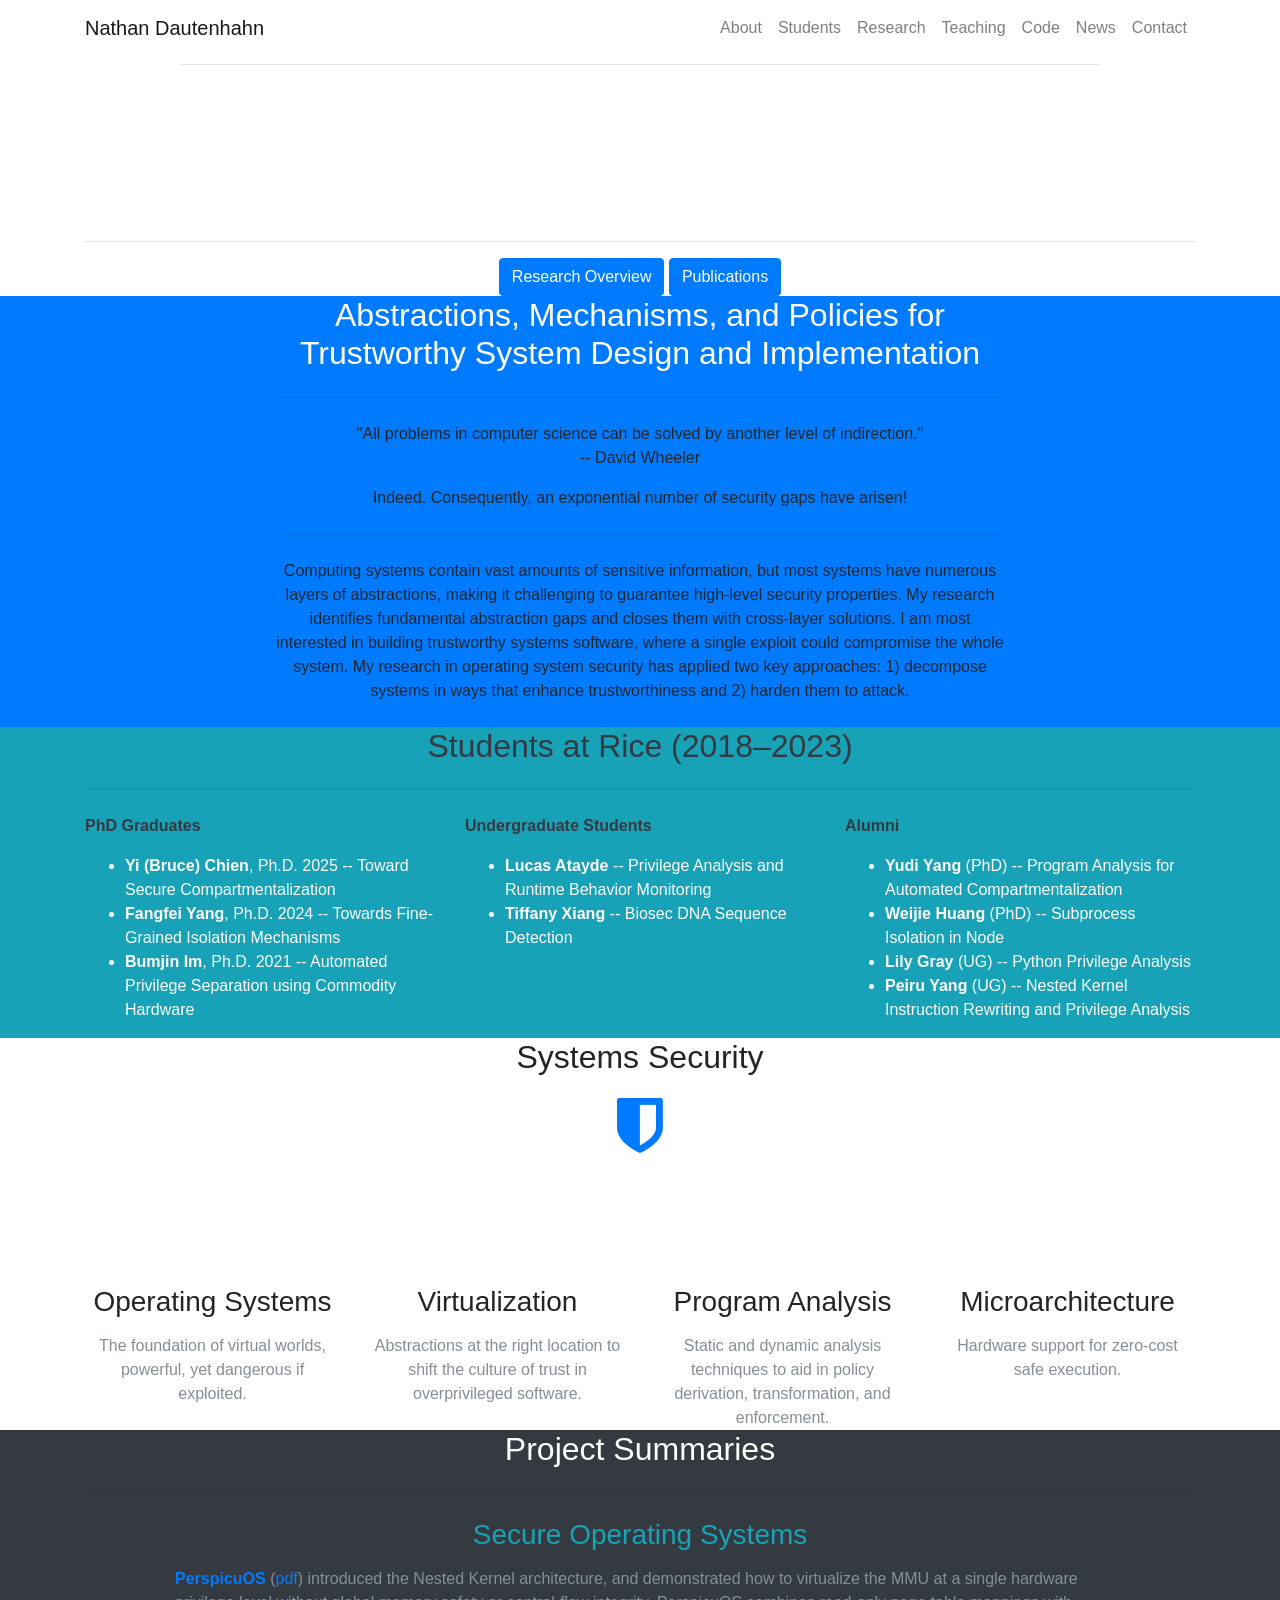
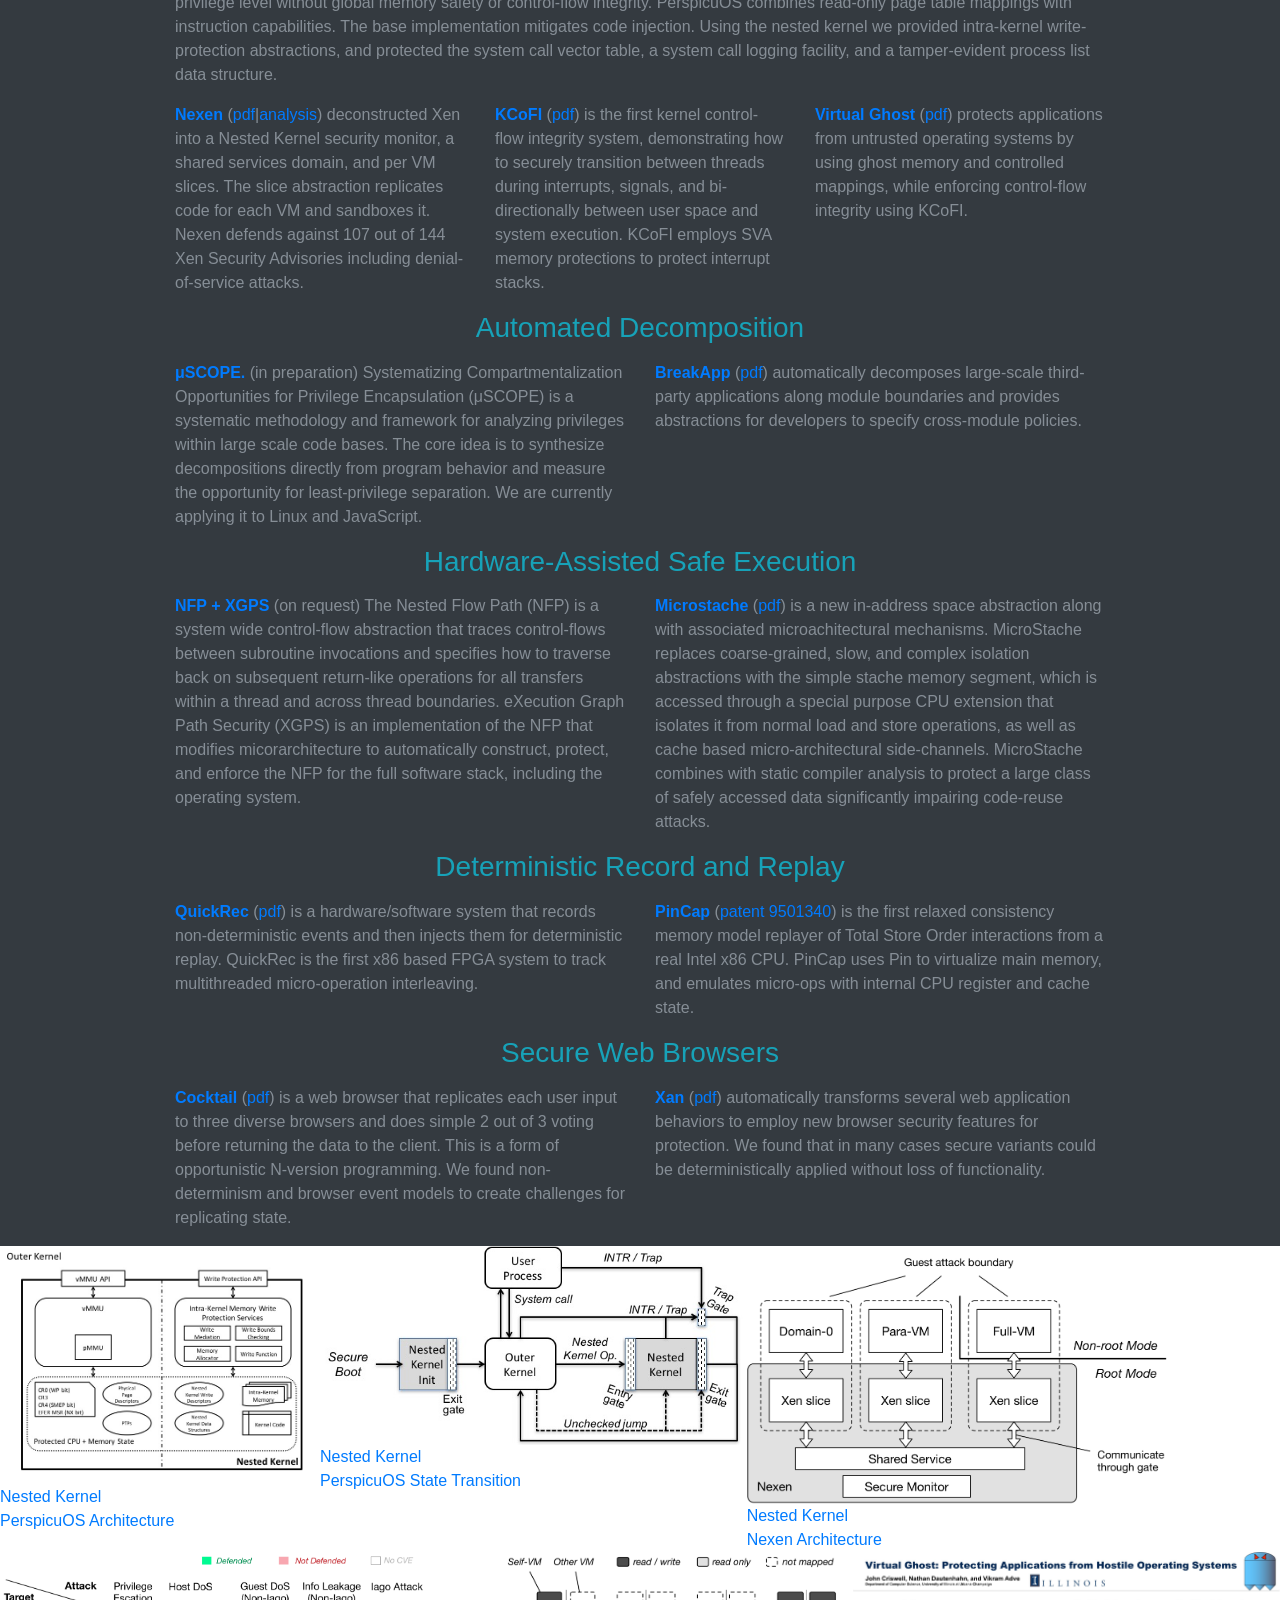
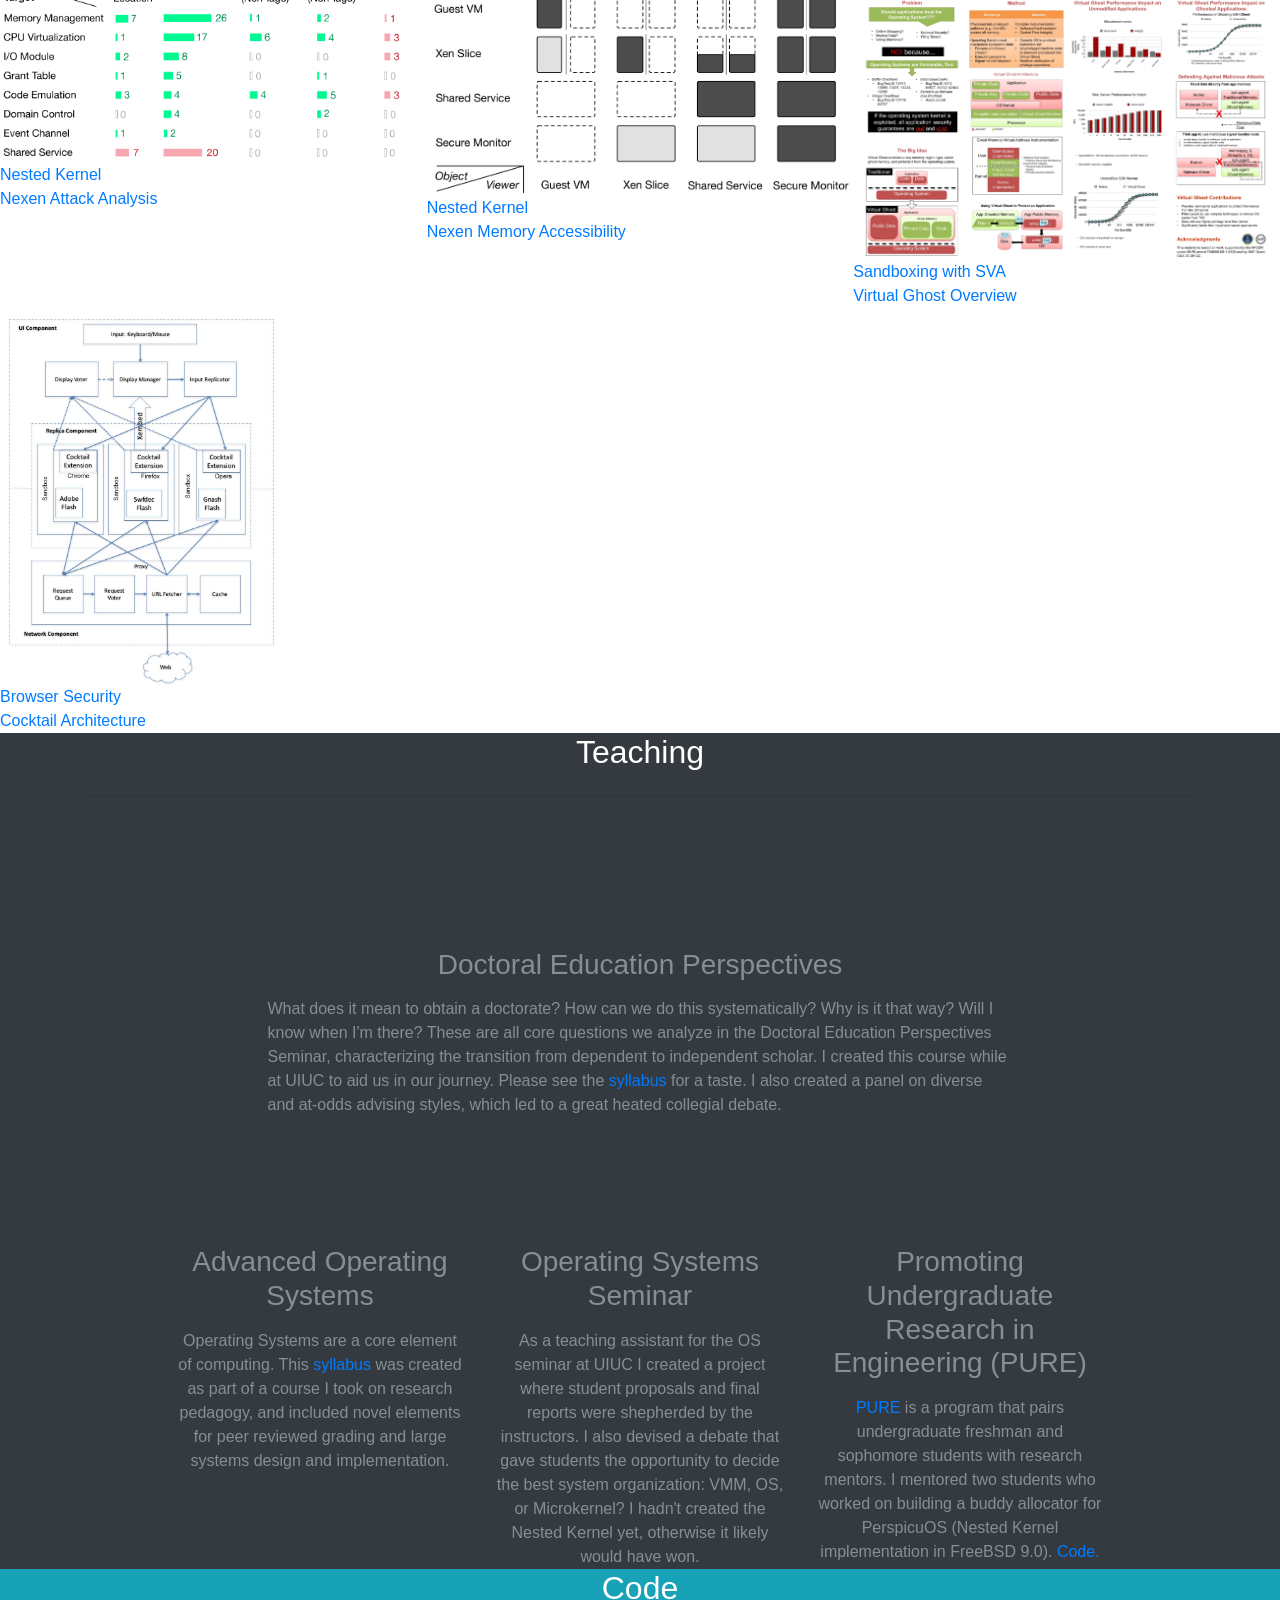
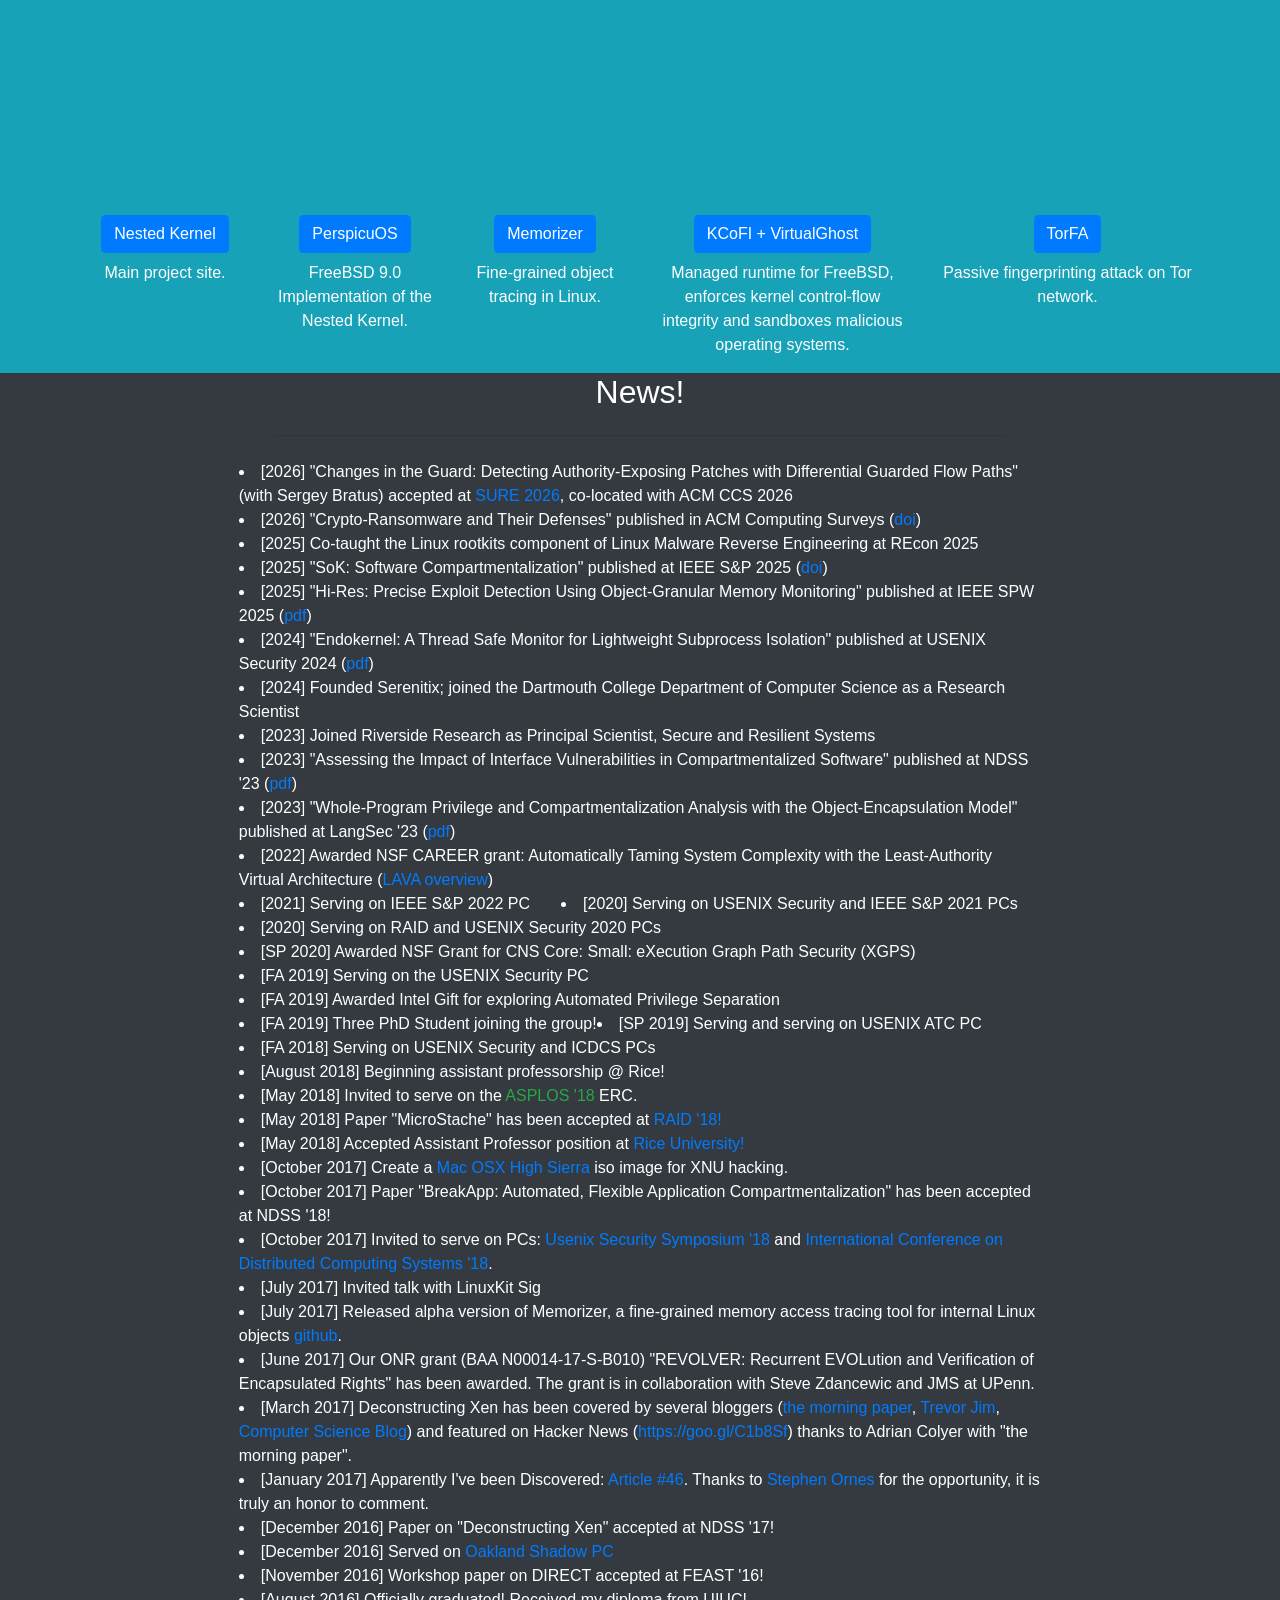
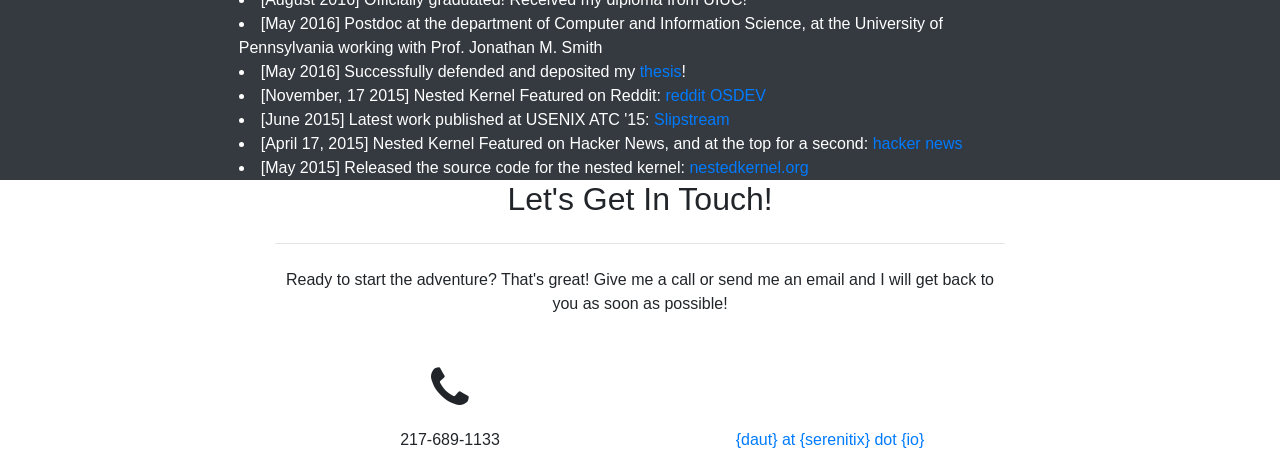
==== commit db958b49: "news: link Endokernel USENIX Security 2024 pdf Copy of the official open-access PDF from https://www" ====
--- a/index.html
+++ b/index.html
@@ -829,7 +829,7 @@
             <li> [2025] Co-taught the Linux rootkits component of Linux Malware Reverse Engineering at REcon 2025</li>
             <li> [2025] "SoK: Software Compartmentalization" published at IEEE S&P 2025 (<a href="https://doi.org/10.1109/SP61157.2025.00075">doi</a>)</li>
             <li> [2025] "Hi-Res: Precise Exploit Detection Using Object-Granular Memory Monitoring" published at IEEE SPW 2025 (<a href="downloads/publications/yang-HiRes-langsec25.pdf">pdf</a>)</li>
-            <li> [2024] "Endokernel: A Thread Safe Monitor for Lightweight Subprocess Isolation" published at USENIX Security 2024</li>
+            <li> [2024] "Endokernel: A Thread Safe Monitor for Lightweight Subprocess Isolation" published at USENIX Security 2024 (<a href="downloads/publications/usenixsecurity24-yang-fangfei.pdf">pdf</a>)</li>
             <li> [2024] Founded Serenitix; joined the Dartmouth College Department of Computer Science as a Research Scientist</li>
             <li> [2023] Joined Riverside Research as Principal Scientist, Secure and Resilient Systems</li>
             <li> [2023] "Assessing the Impact of Interface Vulnerabilities in Compartmentalized Software" published at NDSS '23 (<a href="downloads/publications/ndss2023_f117_paper.pdf">pdf</a>)</li>
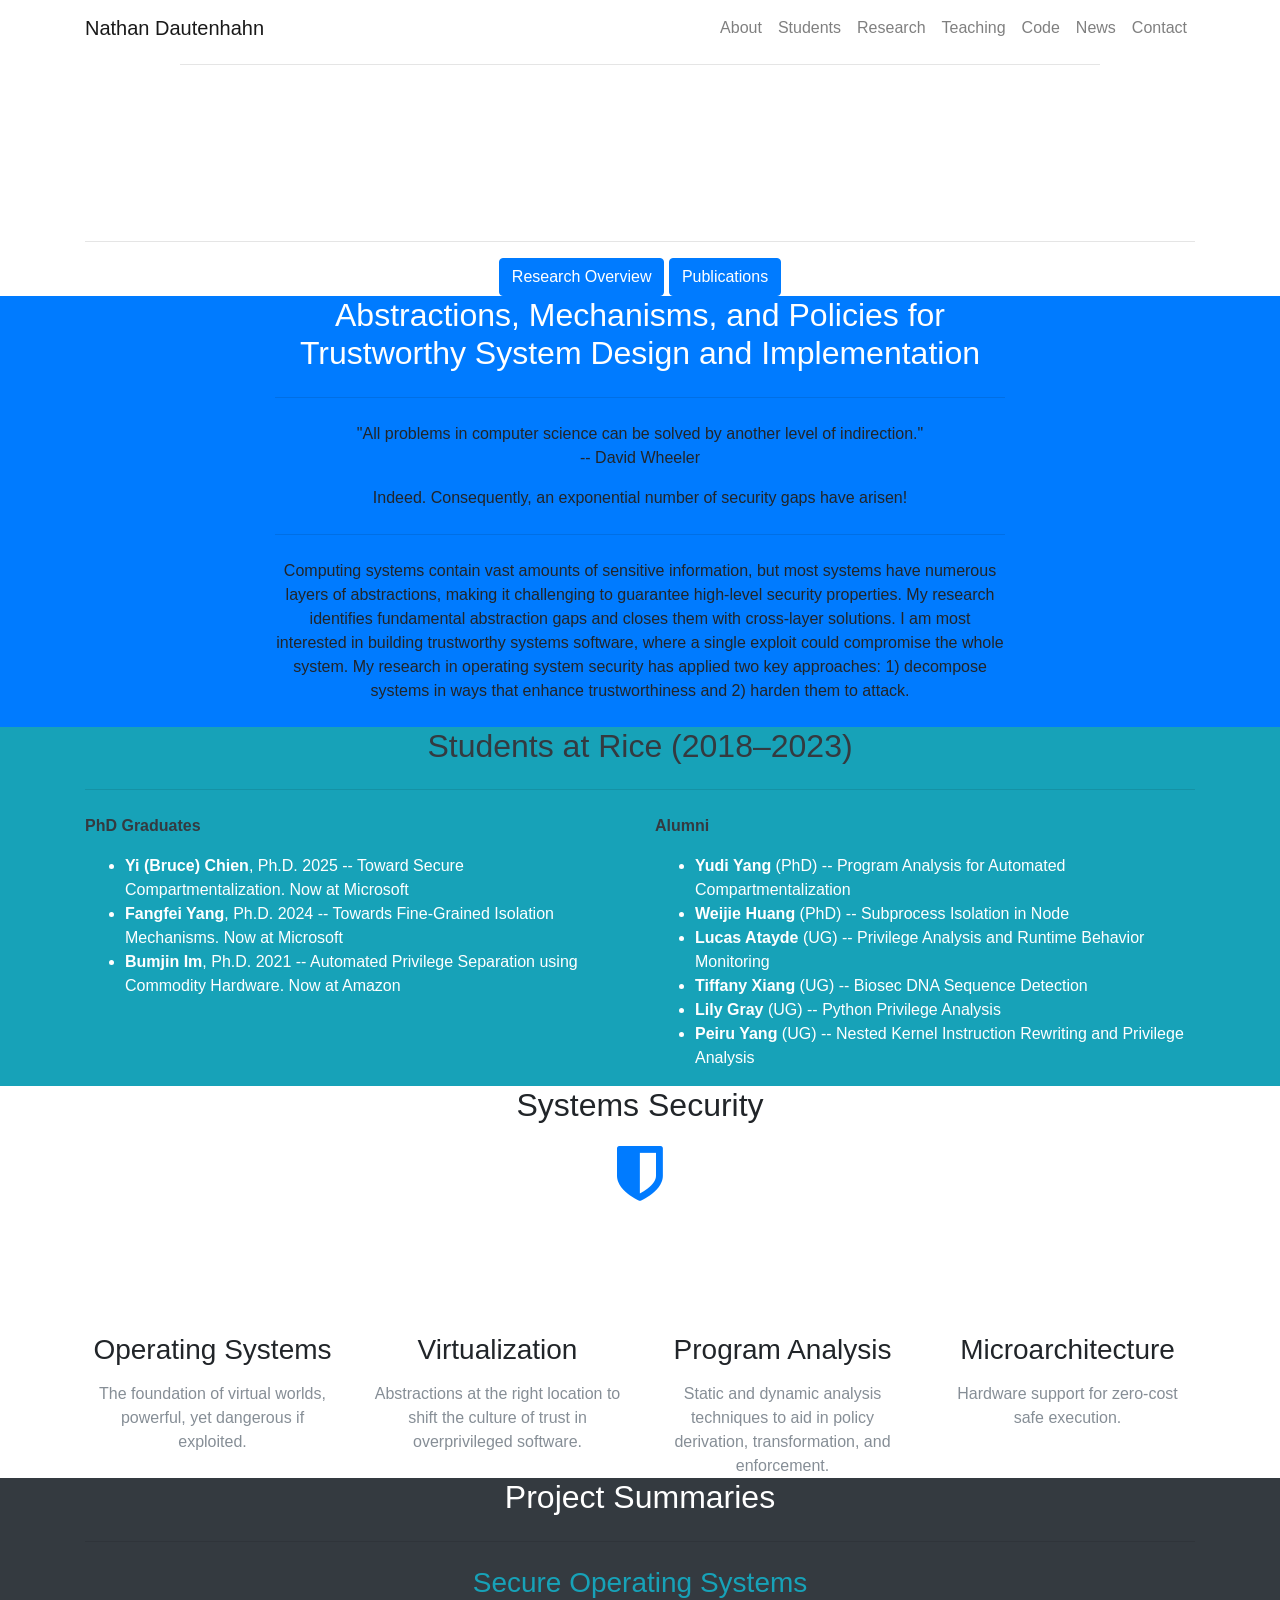
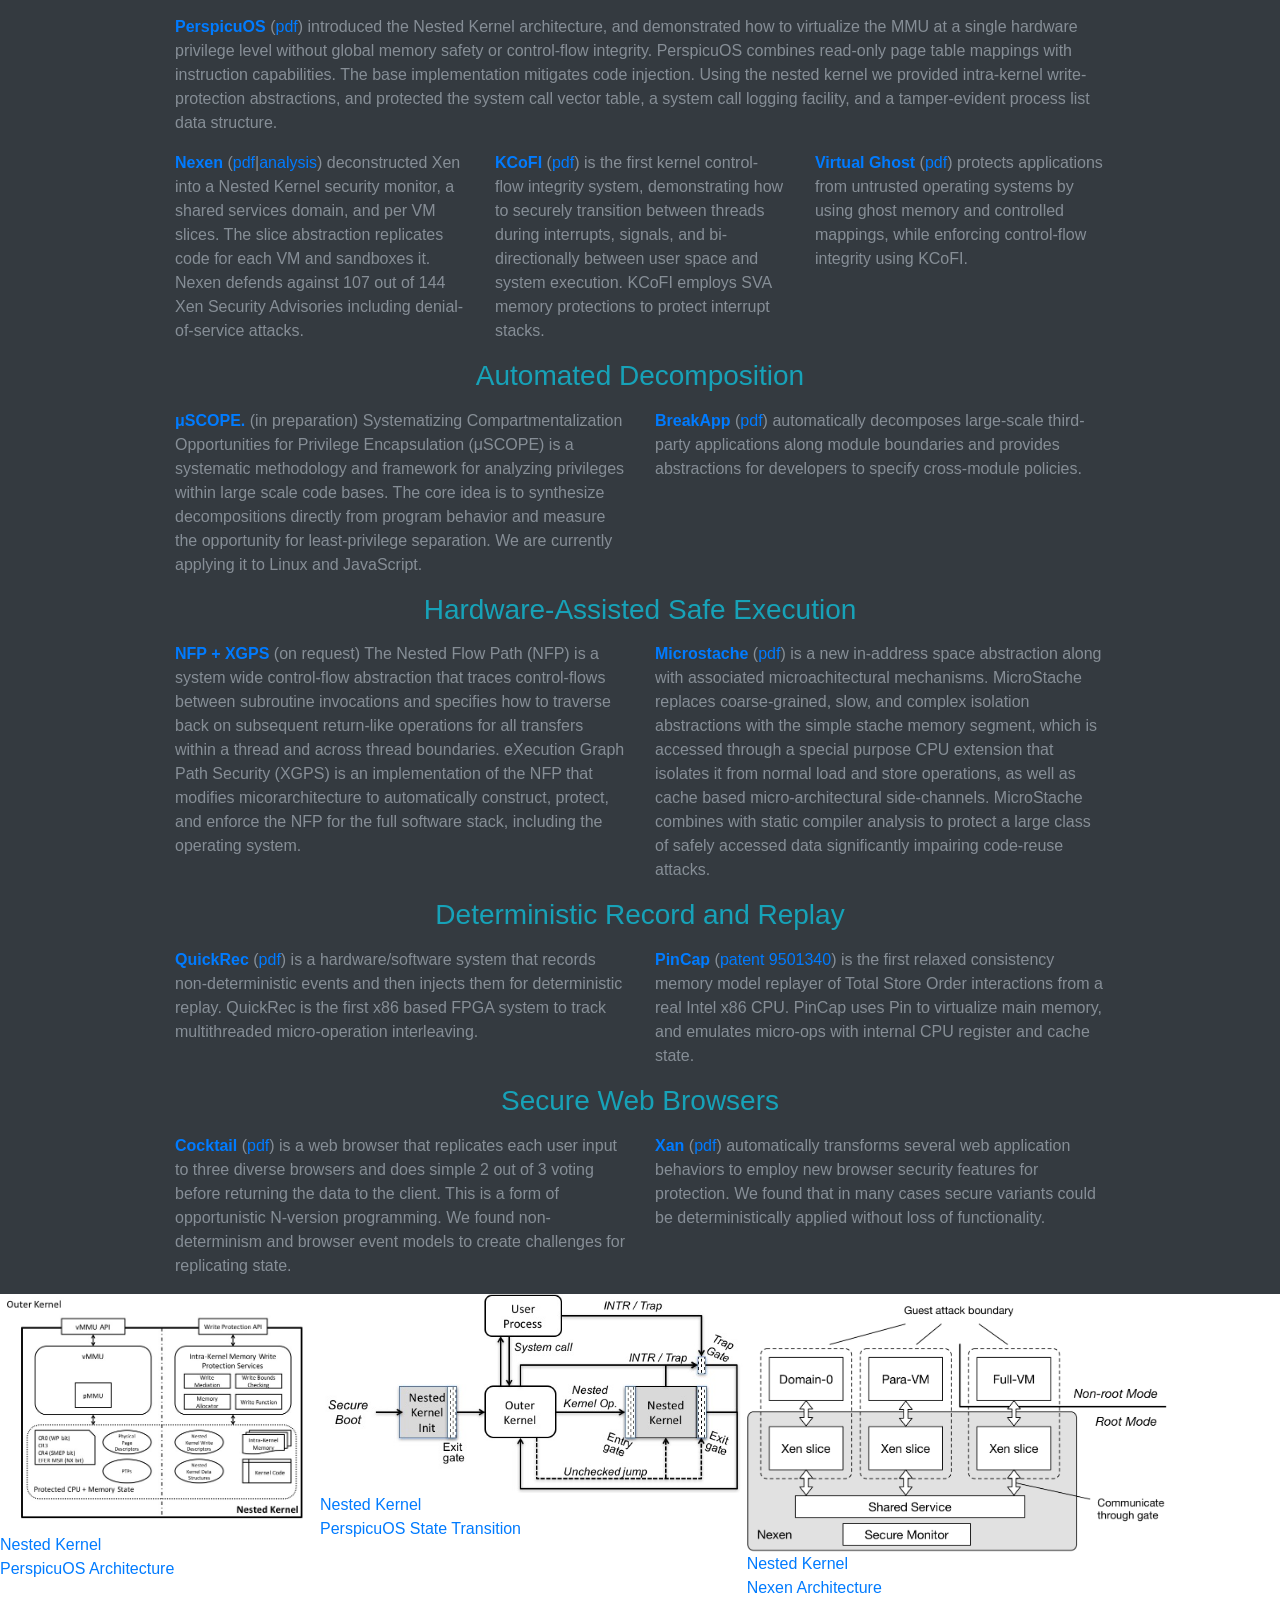
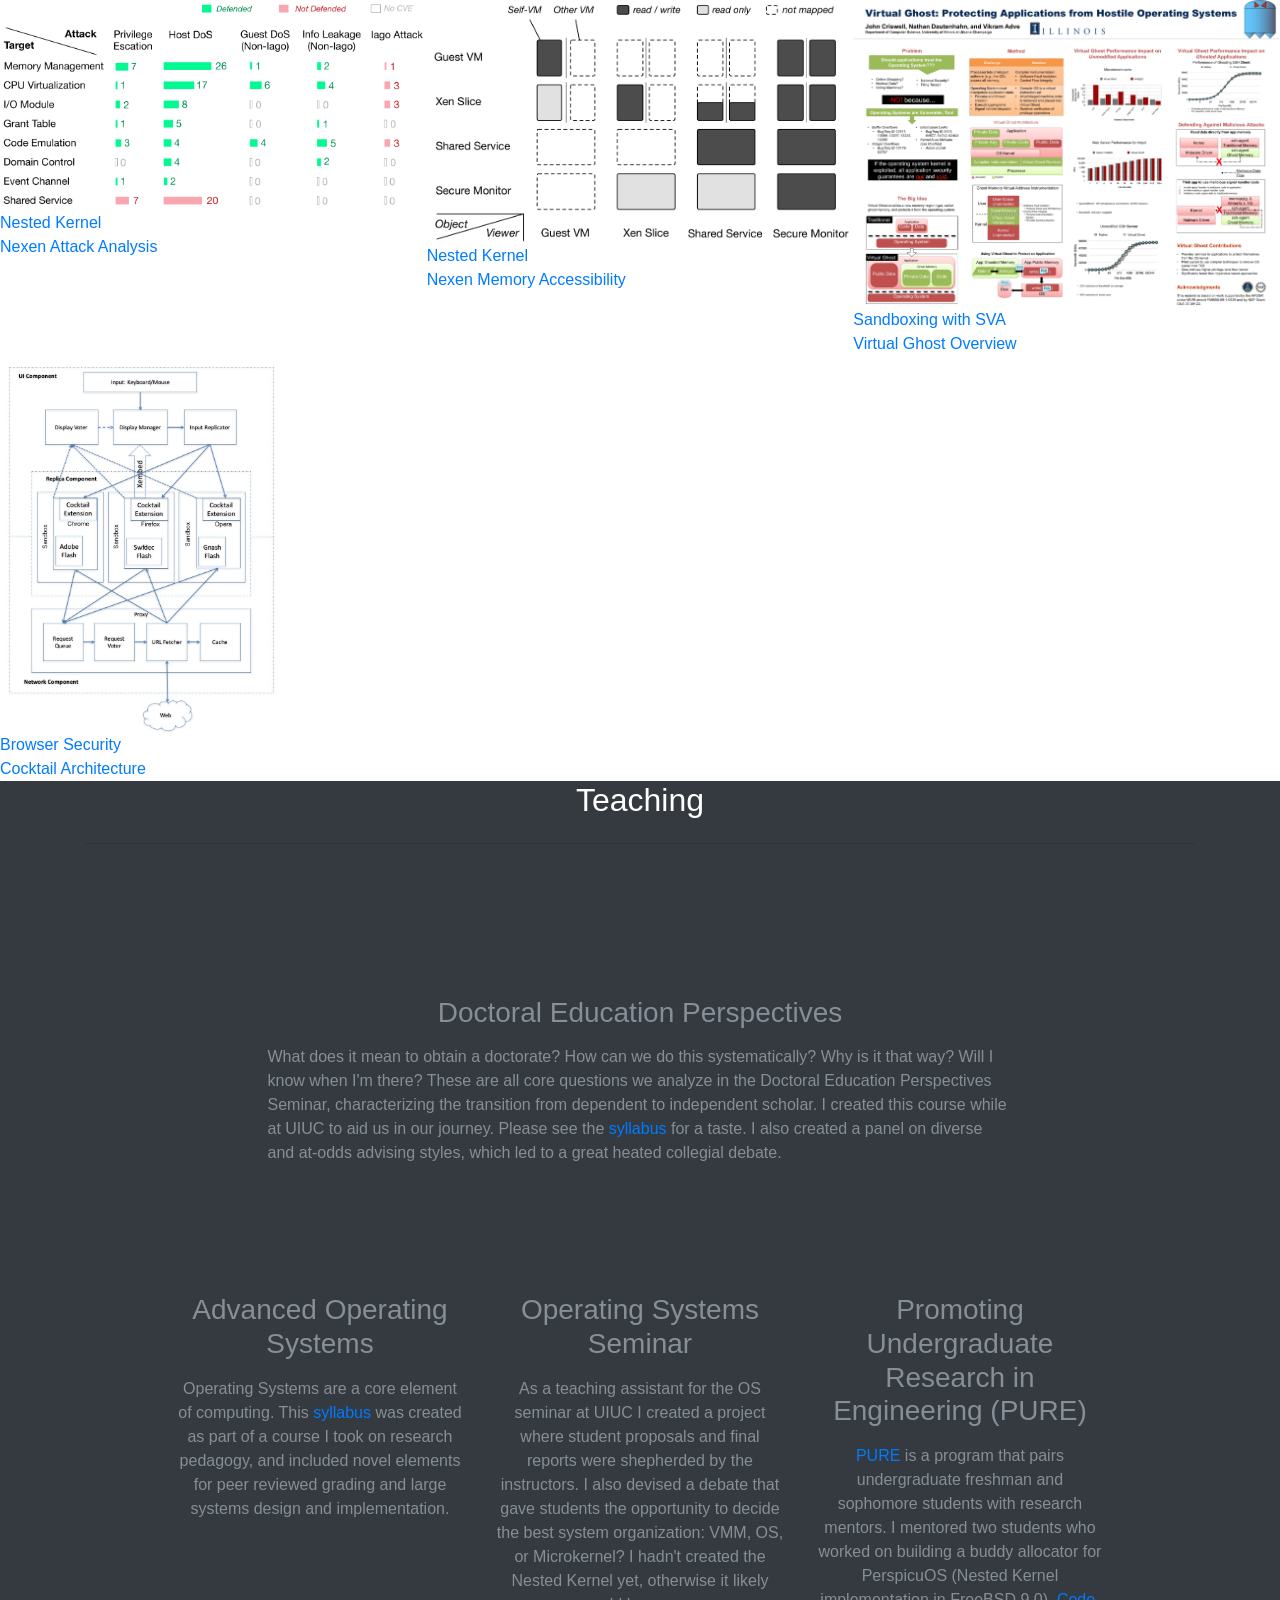
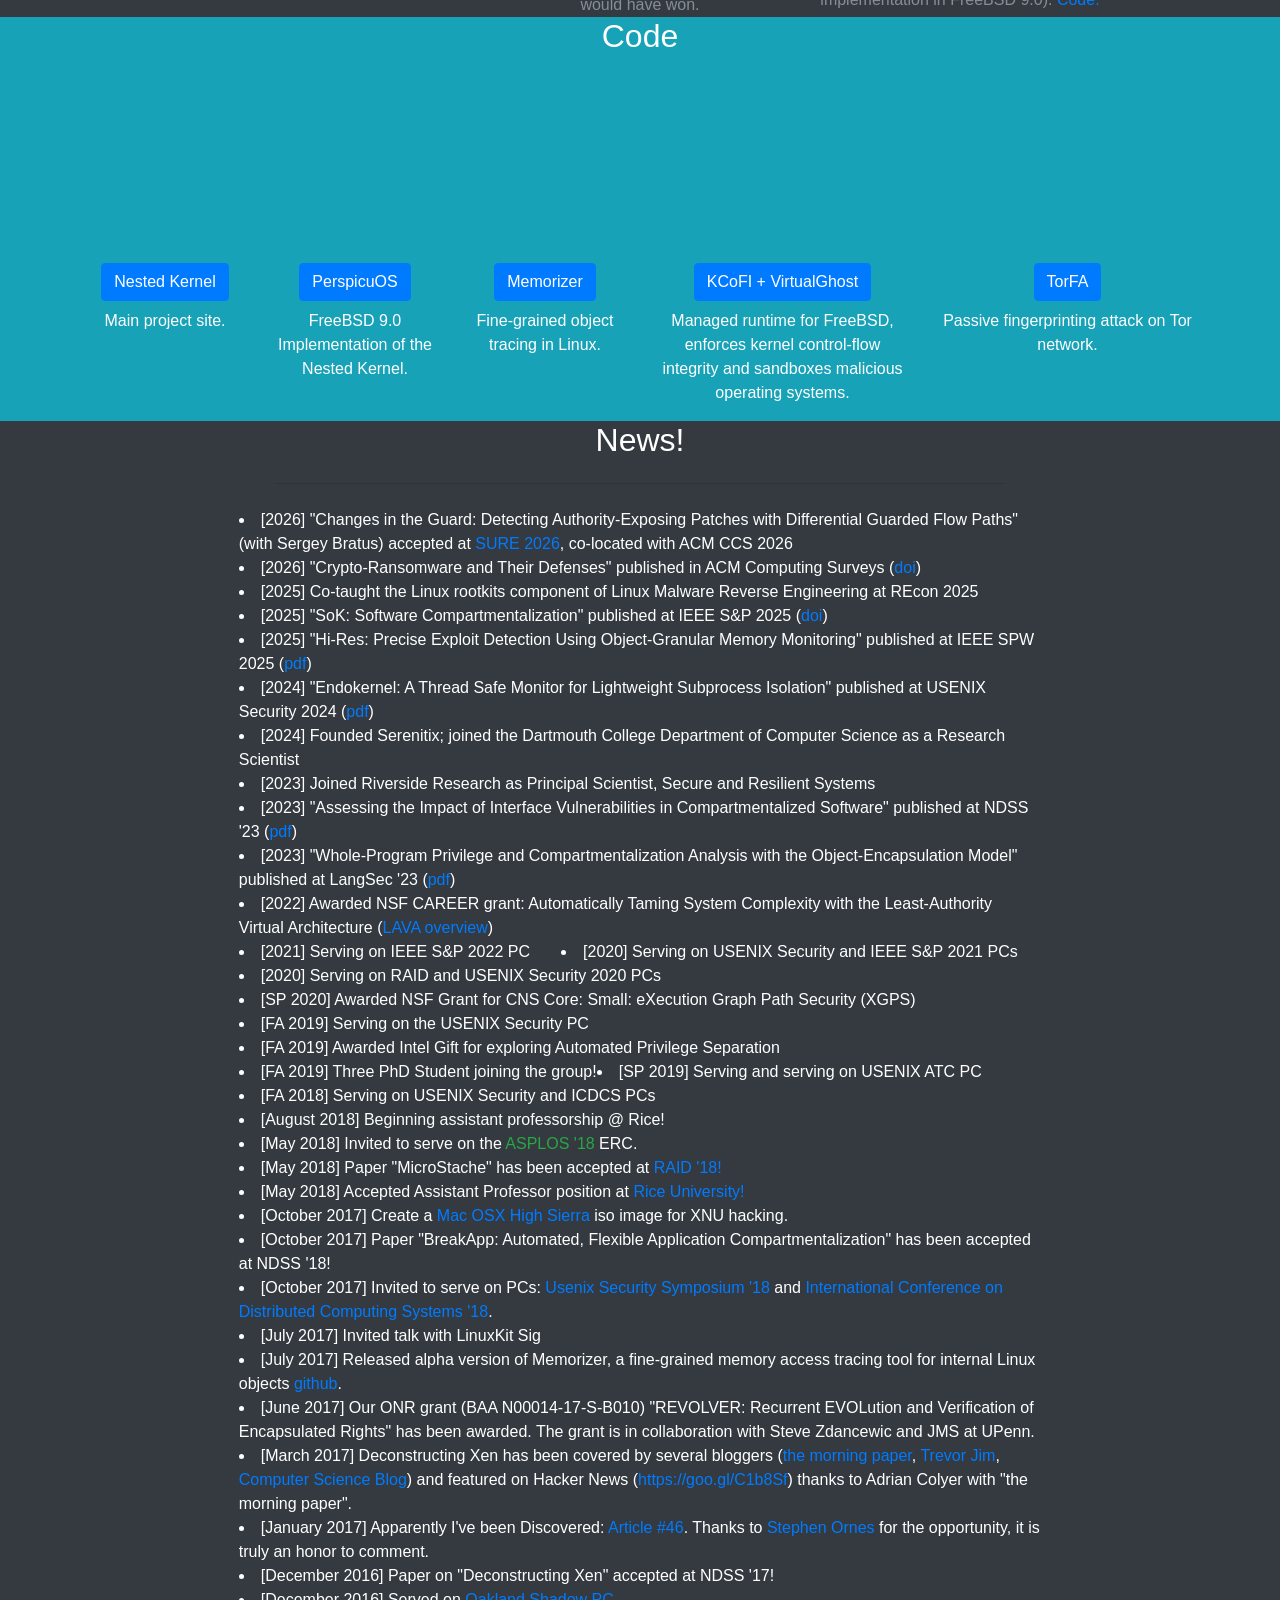
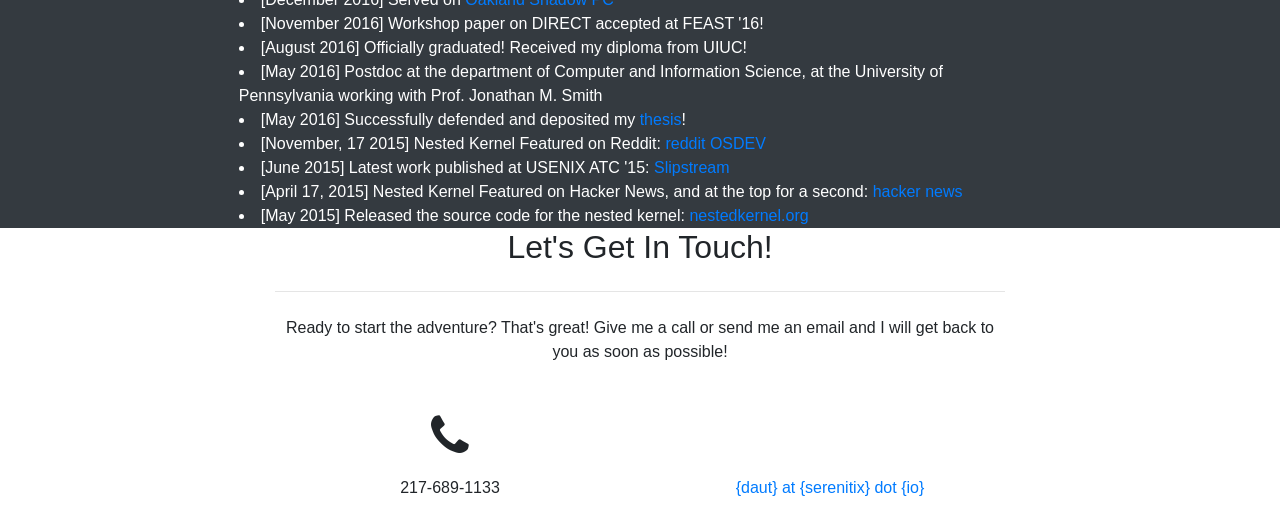
==== commit 0f573094: "students: two groups (PhD Graduates, Alumni); add graduate placements Graduates now show employer (M" ====
--- a/index.html
+++ b/index.html
@@ -181,26 +181,17 @@
       </div>
       <div class="container text-white d-flex">
         <div class="row">
-          <div class="col-lg-4">
+          <div class="col-lg-6">
             <p>
             <b class="text-dark">PhD Graduates</b>
             <ul>
-              <li><b>Yi (Bruce) Chien</b>, Ph.D. 2025 -- Toward Secure Compartmentalization</li>
-                <li><b>Fangfei Yang</b>, Ph.D. 2024 -- Towards Fine-Grained Isolation Mechanisms</li>
-                  <li><b>Bumjin Im</b>, Ph.D. 2021 -- Automated Privilege Separation using Commodity Hardware</li>
+              <li><b>Yi (Bruce) Chien</b>, Ph.D. 2025 -- Toward Secure Compartmentalization. Now at Microsoft</li>
+                <li><b>Fangfei Yang</b>, Ph.D. 2024 -- Towards Fine-Grained Isolation Mechanisms. Now at Microsoft</li>
+                  <li><b>Bumjin Im</b>, Ph.D. 2021 -- Automated Privilege Separation using Commodity Hardware. Now at Amazon</li>
             </ul>
             </p>
           </div>
-          <div class="col-lg-4">
-            <p>
-            <b class="text-dark text-center">Undergraduate Students</b>
-            <ul>
-              <li><b>Lucas Atayde</b> -- Privilege Analysis and Runtime Behavior Monitoring</li>
-                <li><b>Tiffany Xiang</b> -- Biosec DNA Sequence Detection</li>
-            </ul>
-            </p>
-          </div>
-          <div class="col-lg-4">
+          <div class="col-lg-6">
             <p>
             <b class="text-dark text-center">Alumni</b>
             <ul>
@@ -208,6 +199,8 @@
                 <!--<li>Yufeng Zhou -- Automated Privilege Separation and Nested Kernel Abstractions</li> -->
                 <li><b>Yudi Yang</b> (PhD) -- Program Analysis for Automated Compartmentalization</li>
                 <li><b>Weijie Huang</b> (PhD) -- Subprocess Isolation in Node</li>
+                <li><b>Lucas Atayde</b> (UG) -- Privilege Analysis and Runtime Behavior Monitoring</li>
+                <li><b>Tiffany Xiang</b> (UG) -- Biosec DNA Sequence Detection</li>
                 <li><b>Lily Gray</b> (UG) -- Python Privilege Analysis</li>
                 <li><b>Peiru Yang</b> (UG) -- Nested Kernel Instruction Rewriting and Privilege Analysis</li>
             </ul>
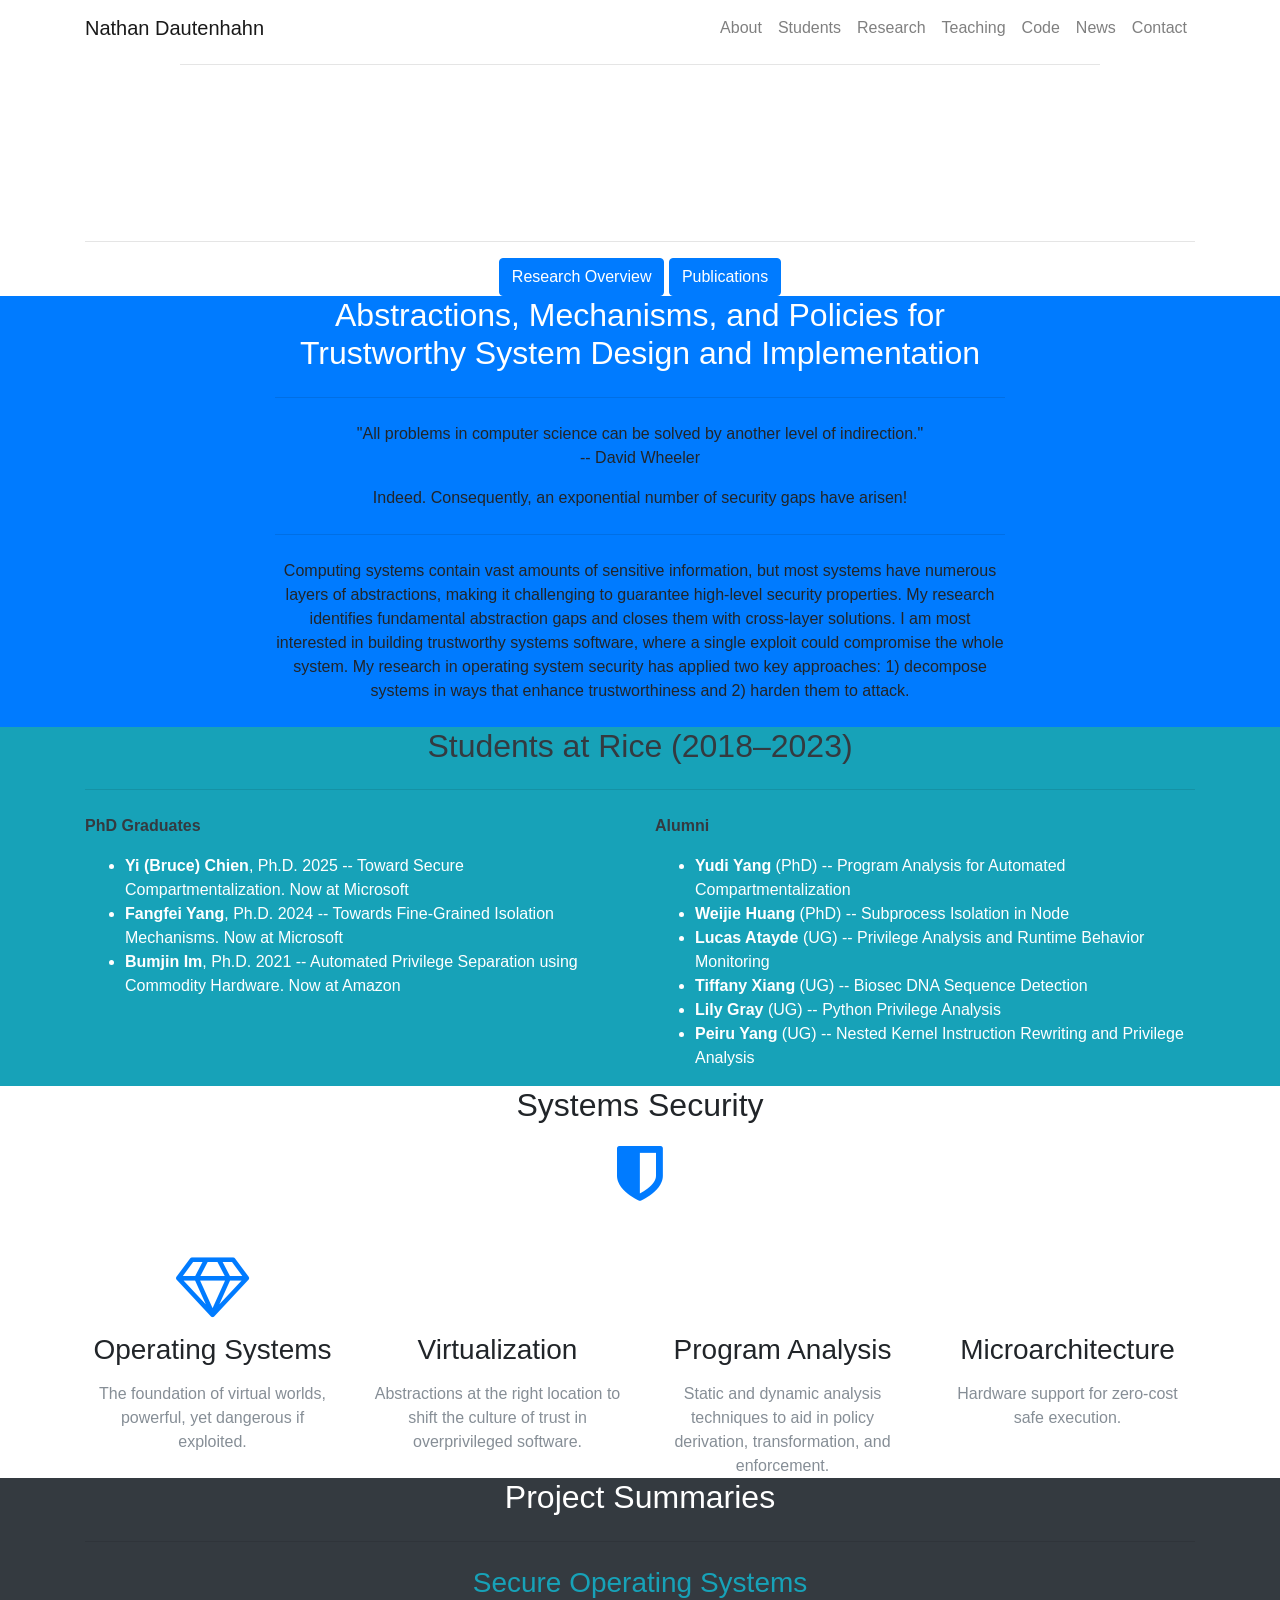
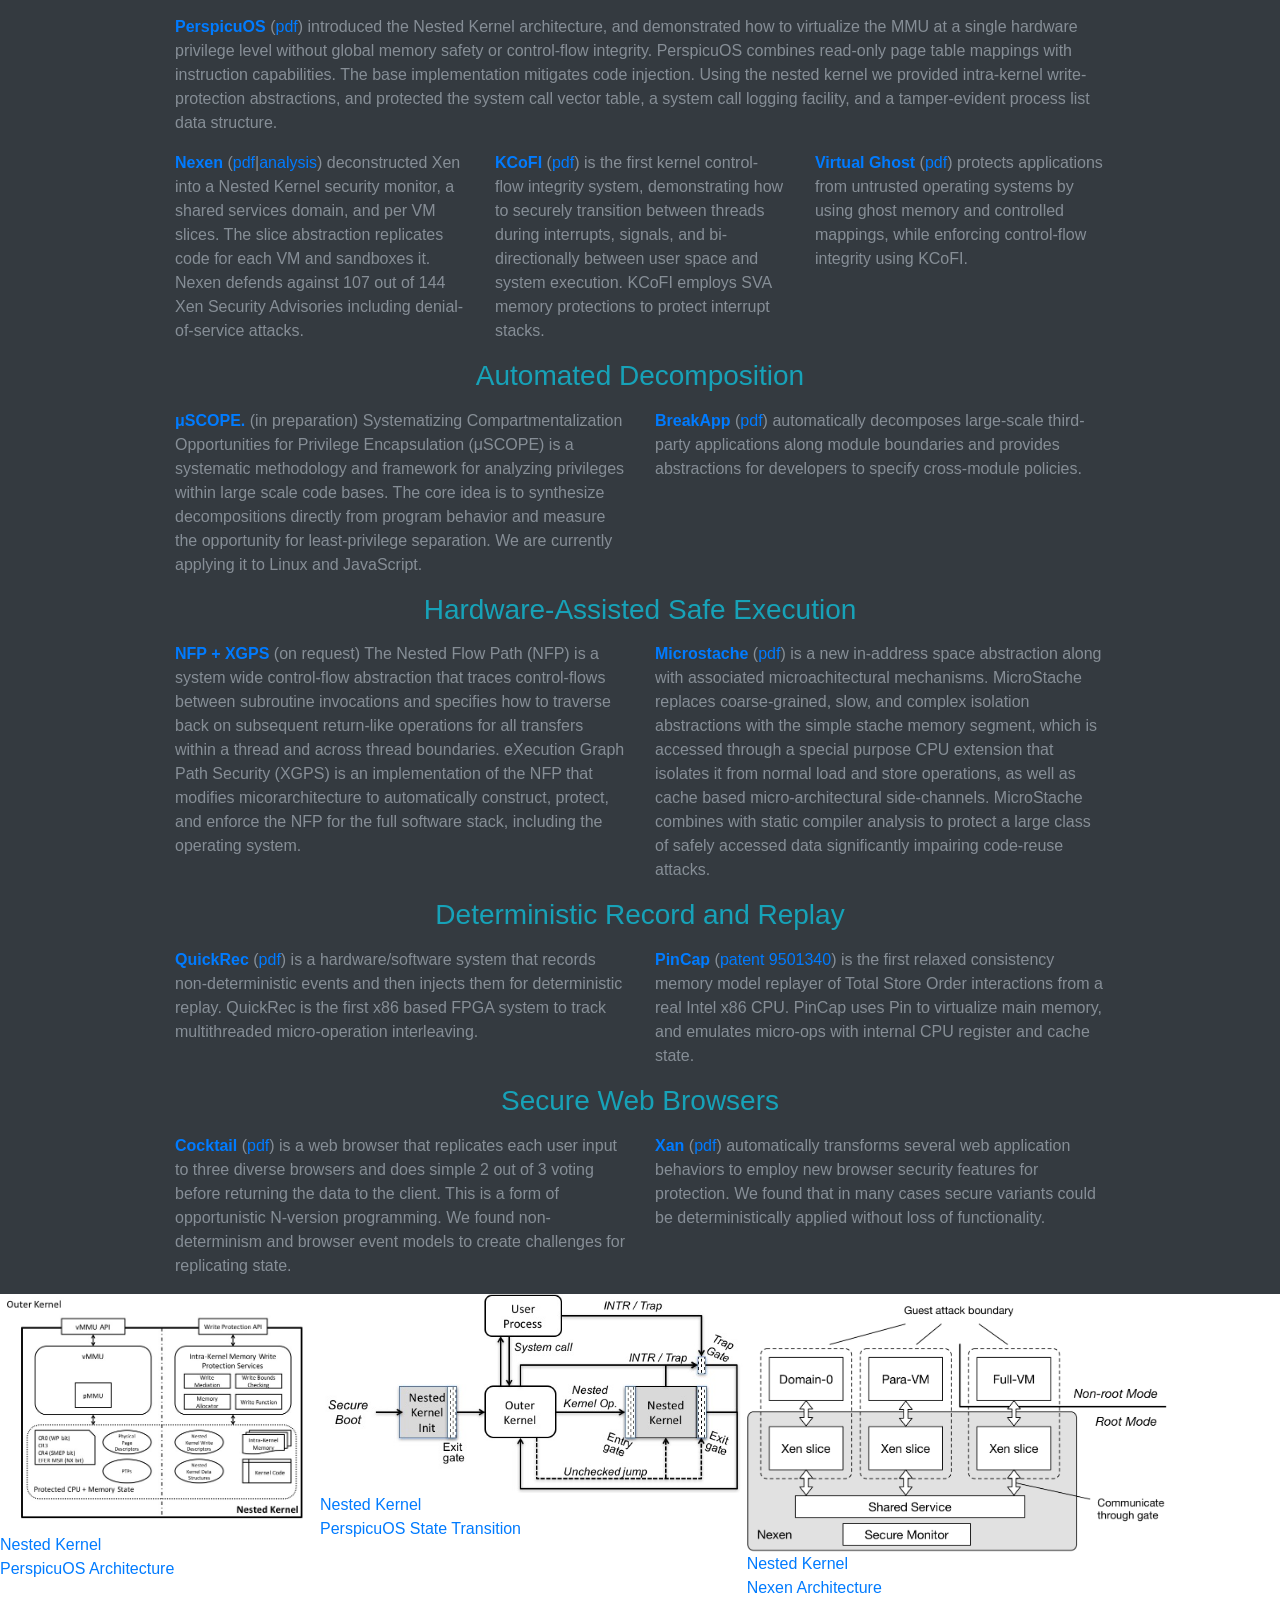
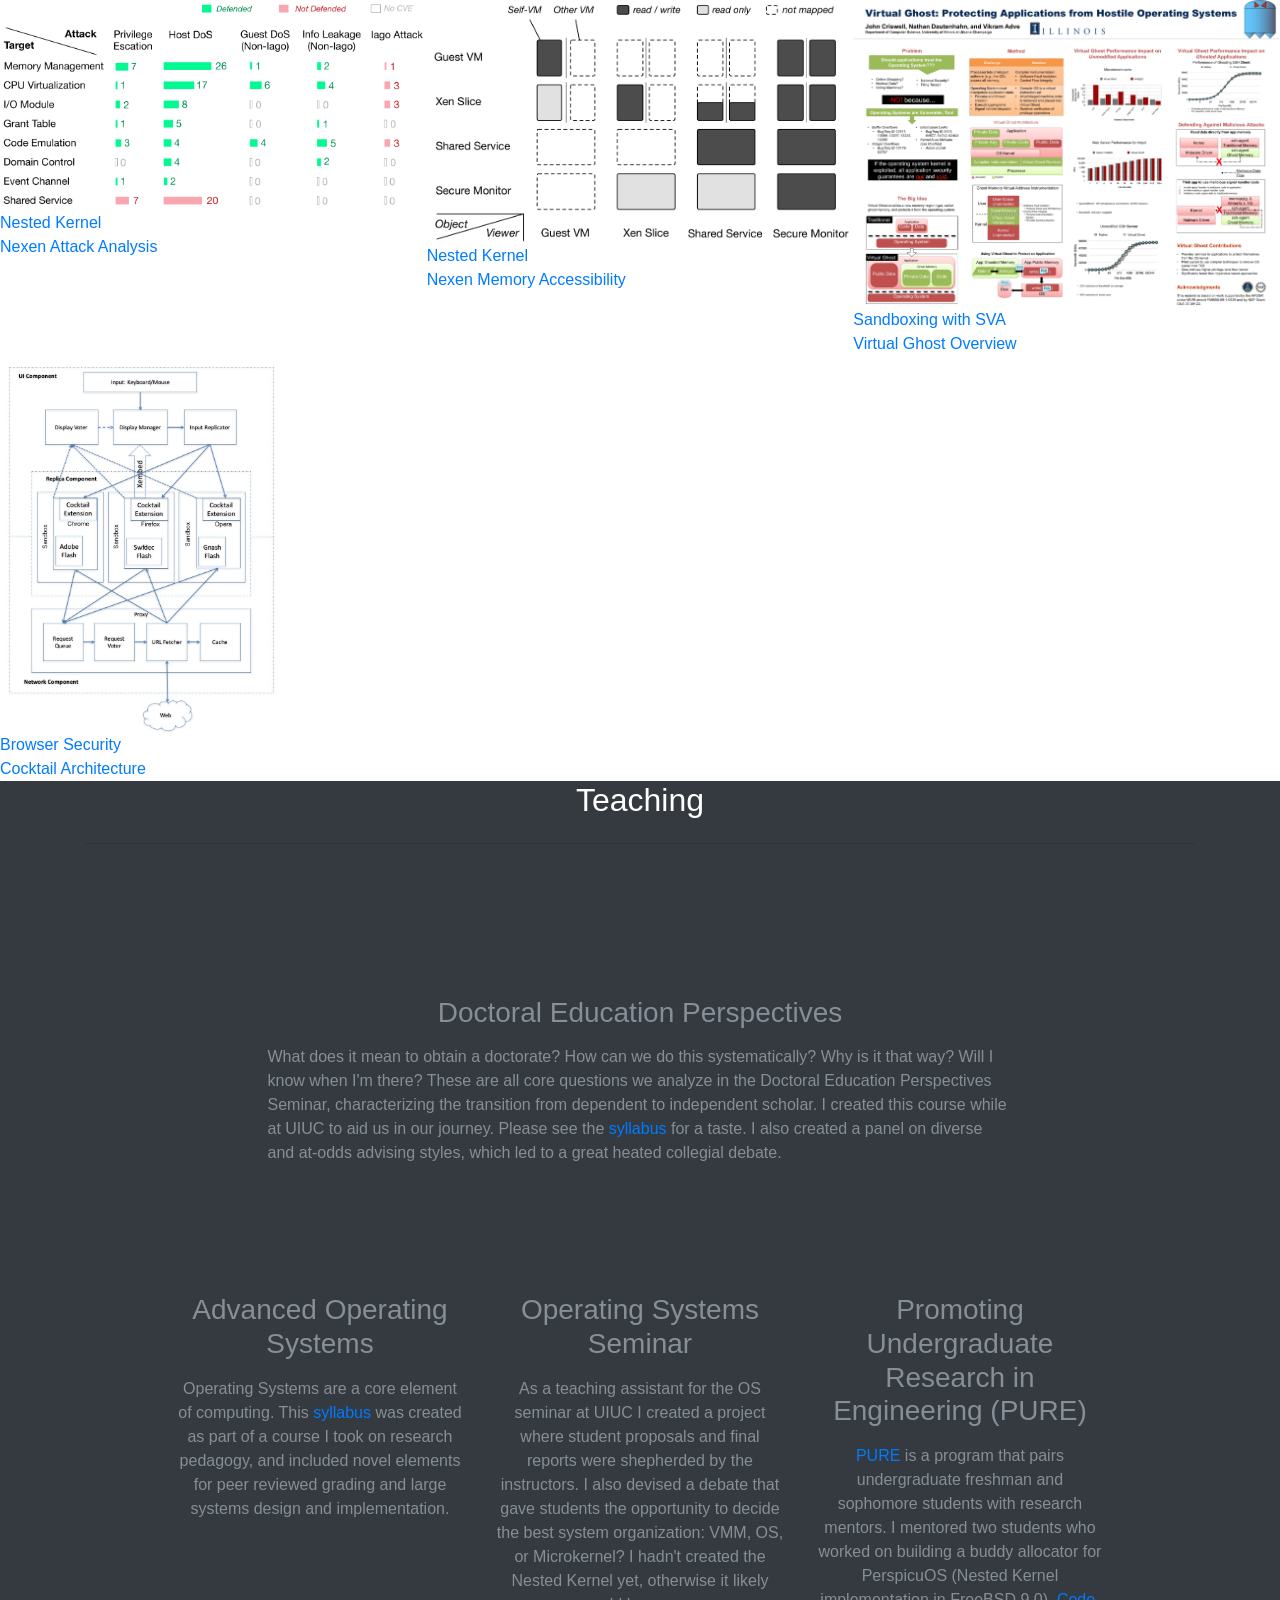
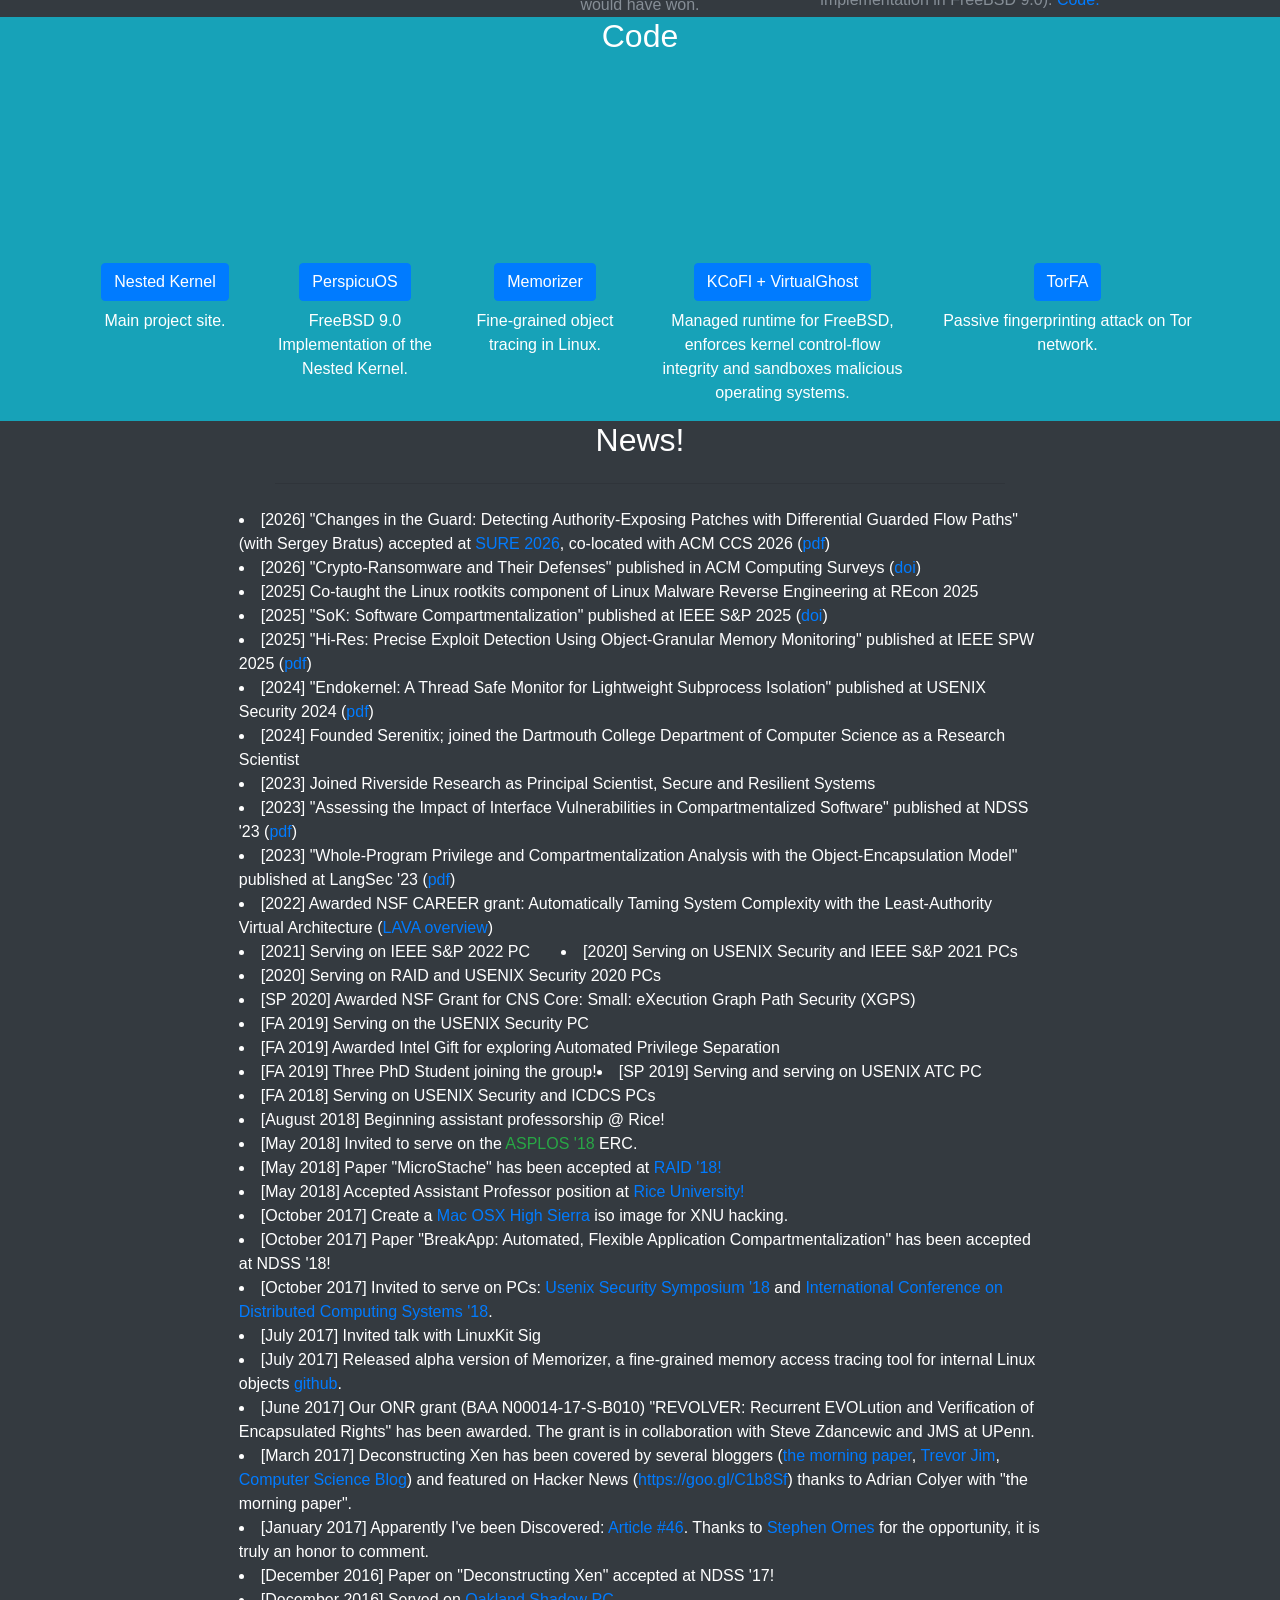
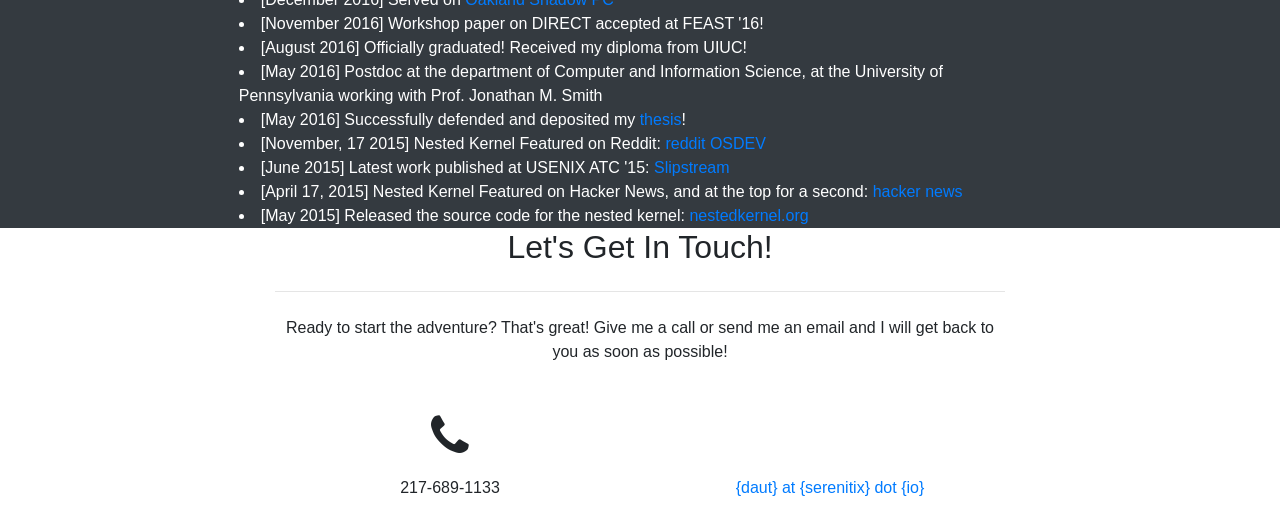
==== commit bc16f9a8: "site(BT-OPS-06e): link SURE proof" ====
--- a/index.html
+++ b/index.html
@@ -817,7 +817,7 @@
           </div>
         </div>
         <div class="row col-lg-9 mx-auto text-left text-white">
-            <li> [2026] "Changes in the Guard: Detecting Authority-Exposing Patches with Differential Guarded Flow Paths" (with Sergey Bratus) accepted at <a href="https://sure-workshop.org">SURE 2026</a>, co-located with ACM CCS 2026</li>
+            <li> [2026] "Changes in the Guard: Detecting Authority-Exposing Patches with Differential Guarded Flow Paths" (with Sergey Bratus) accepted at <a href="https://sure-workshop.org">SURE 2026</a>, co-located with ACM CCS 2026 (<a href="downloads/publications/dautenhahn-bratus-changes-in-the-guard-sure26.pdf">pdf</a>)</li>
             <li> [2026] "Crypto-Ransomware and Their Defenses" published in ACM Computing Surveys (<a href="https://doi.org/10.1145/3798092">doi</a>)</li>
             <li> [2025] Co-taught the Linux rootkits component of Linux Malware Reverse Engineering at REcon 2025</li>
             <li> [2025] "SoK: Software Compartmentalization" published at IEEE S&P 2025 (<a href="https://doi.org/10.1109/SP61157.2025.00075">doi</a>)</li>
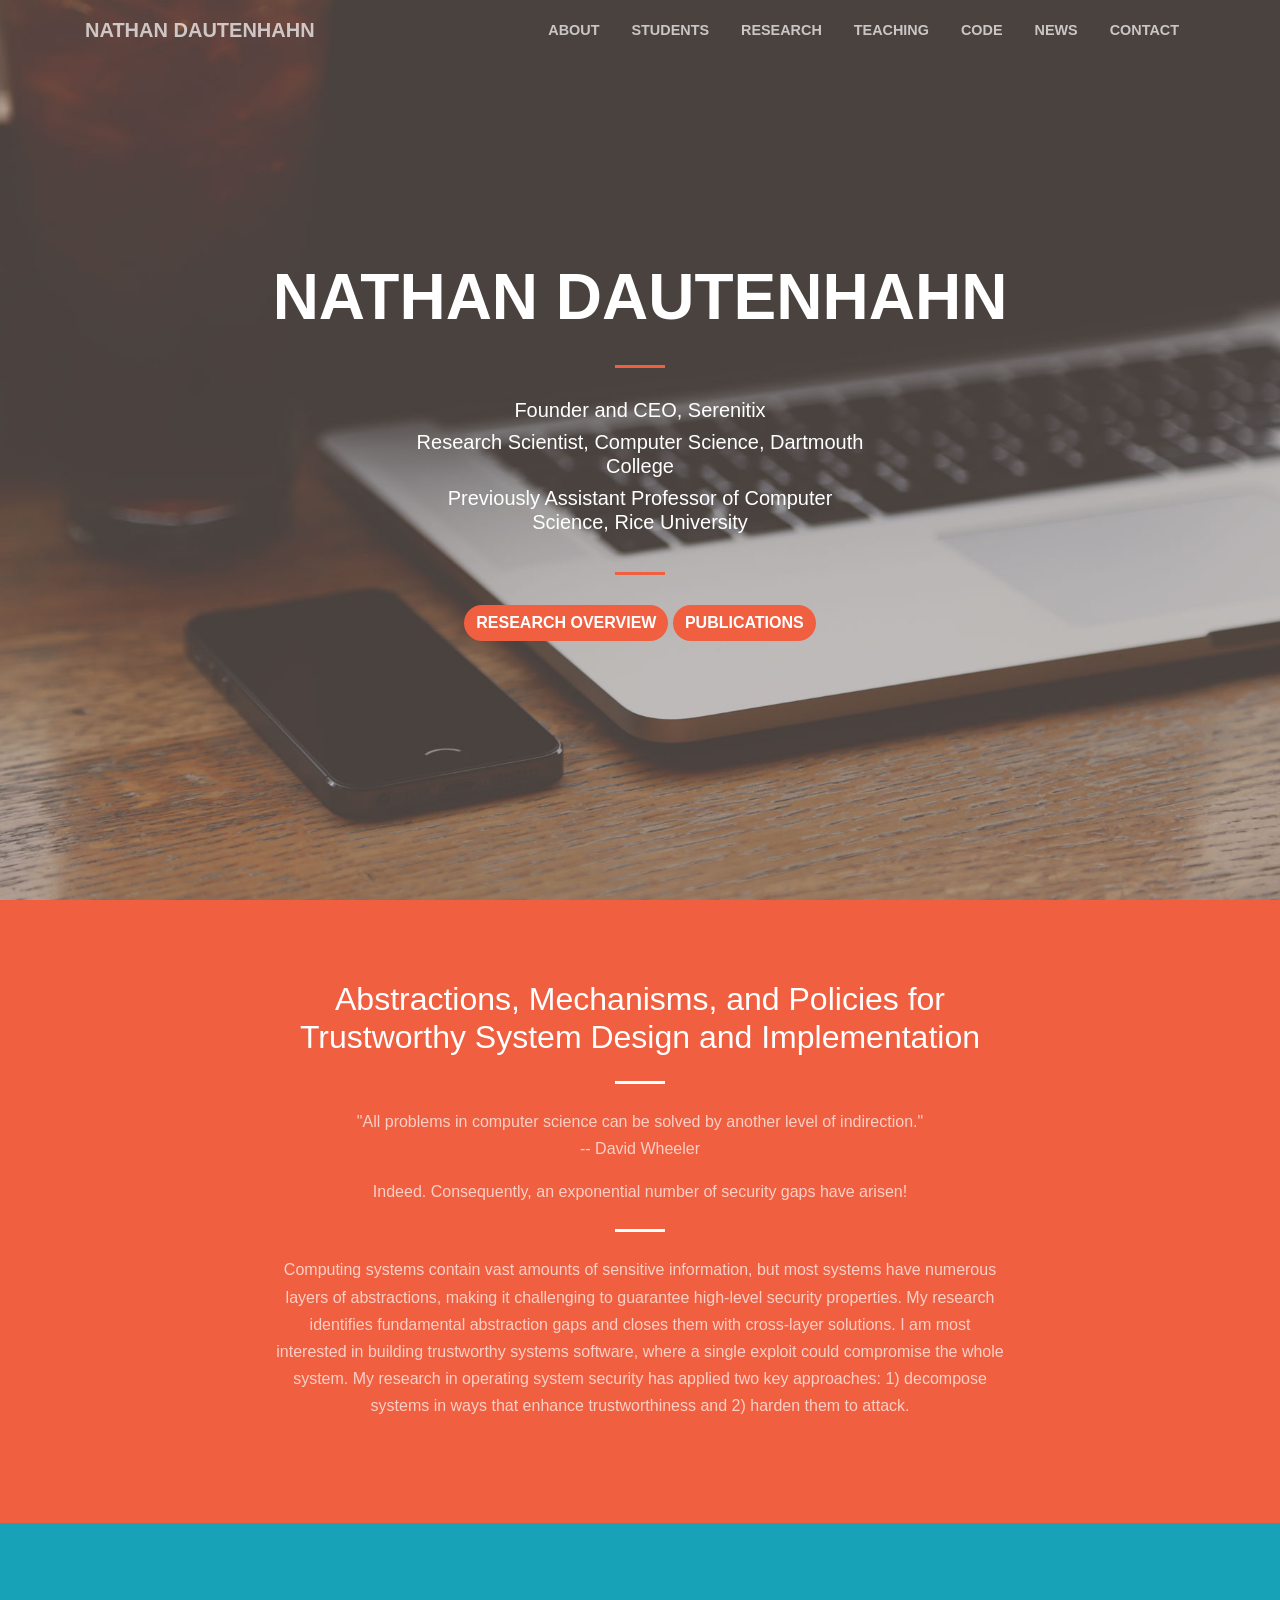
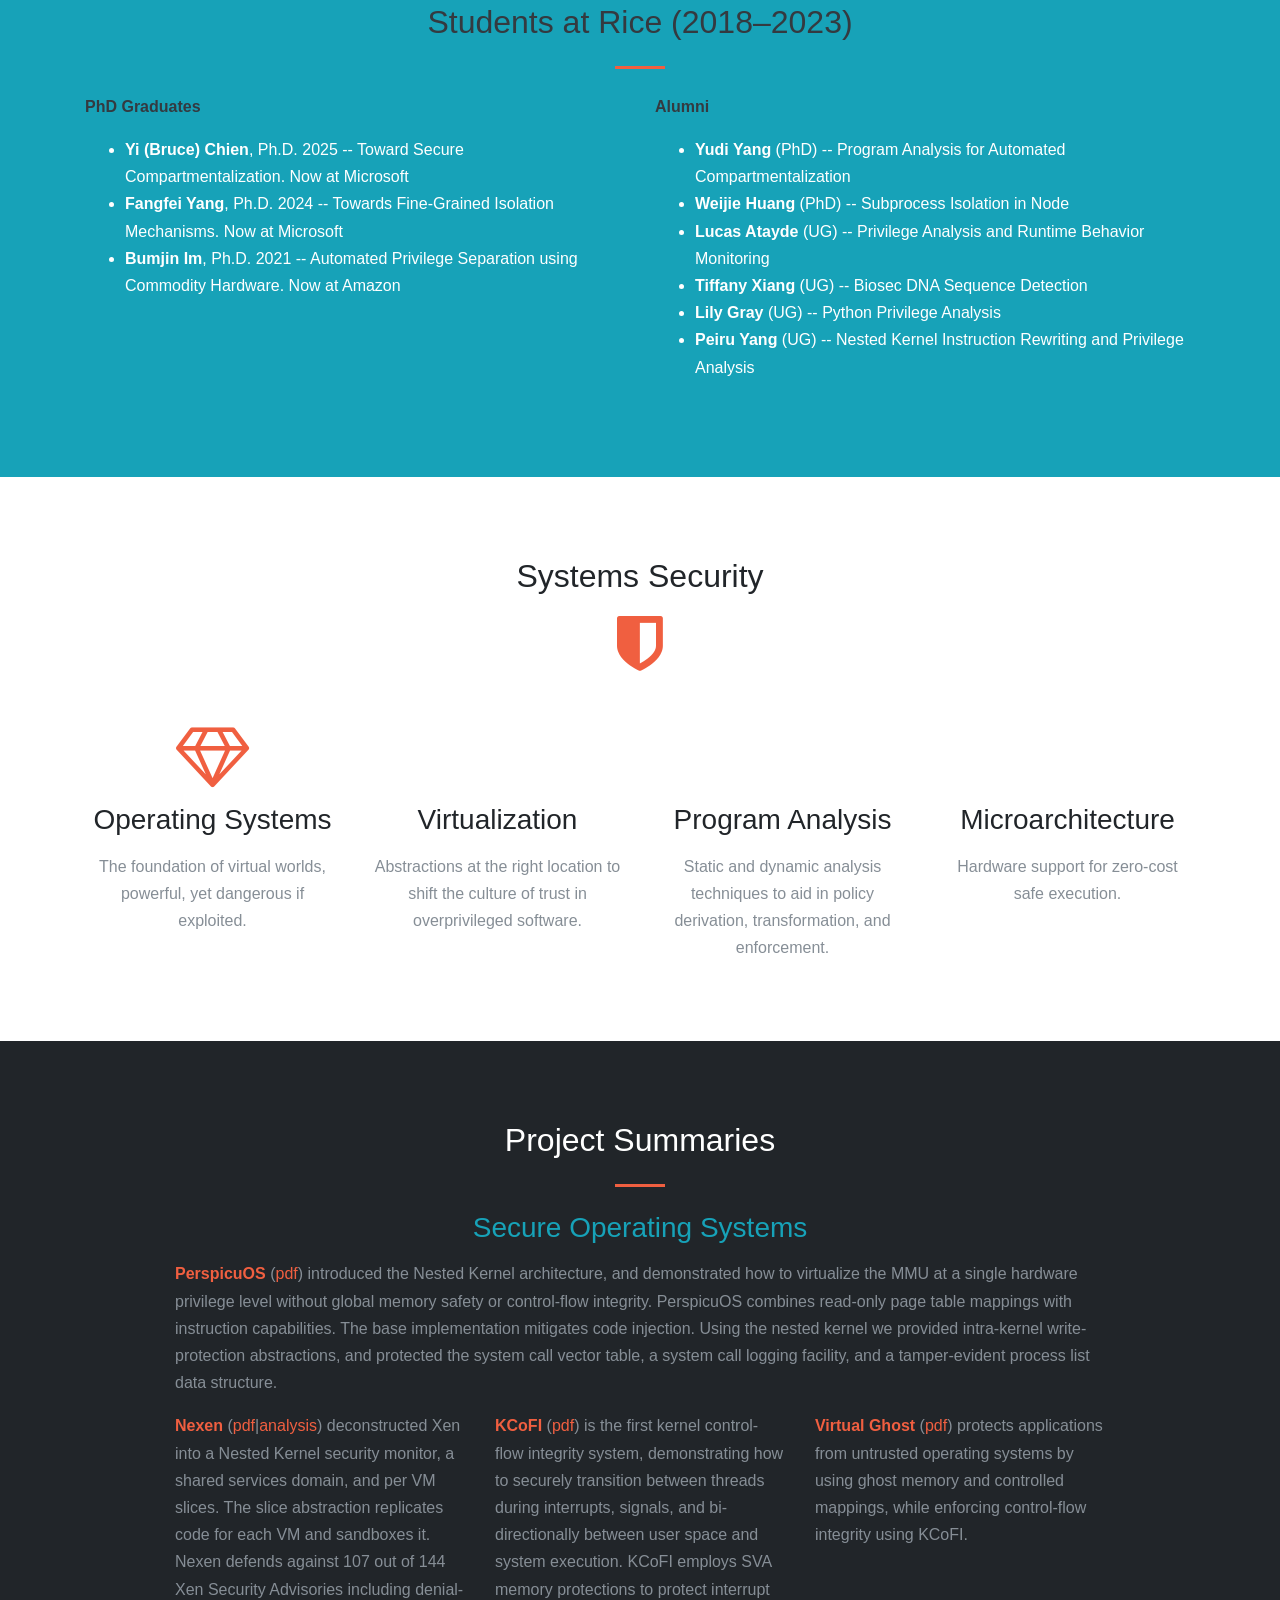
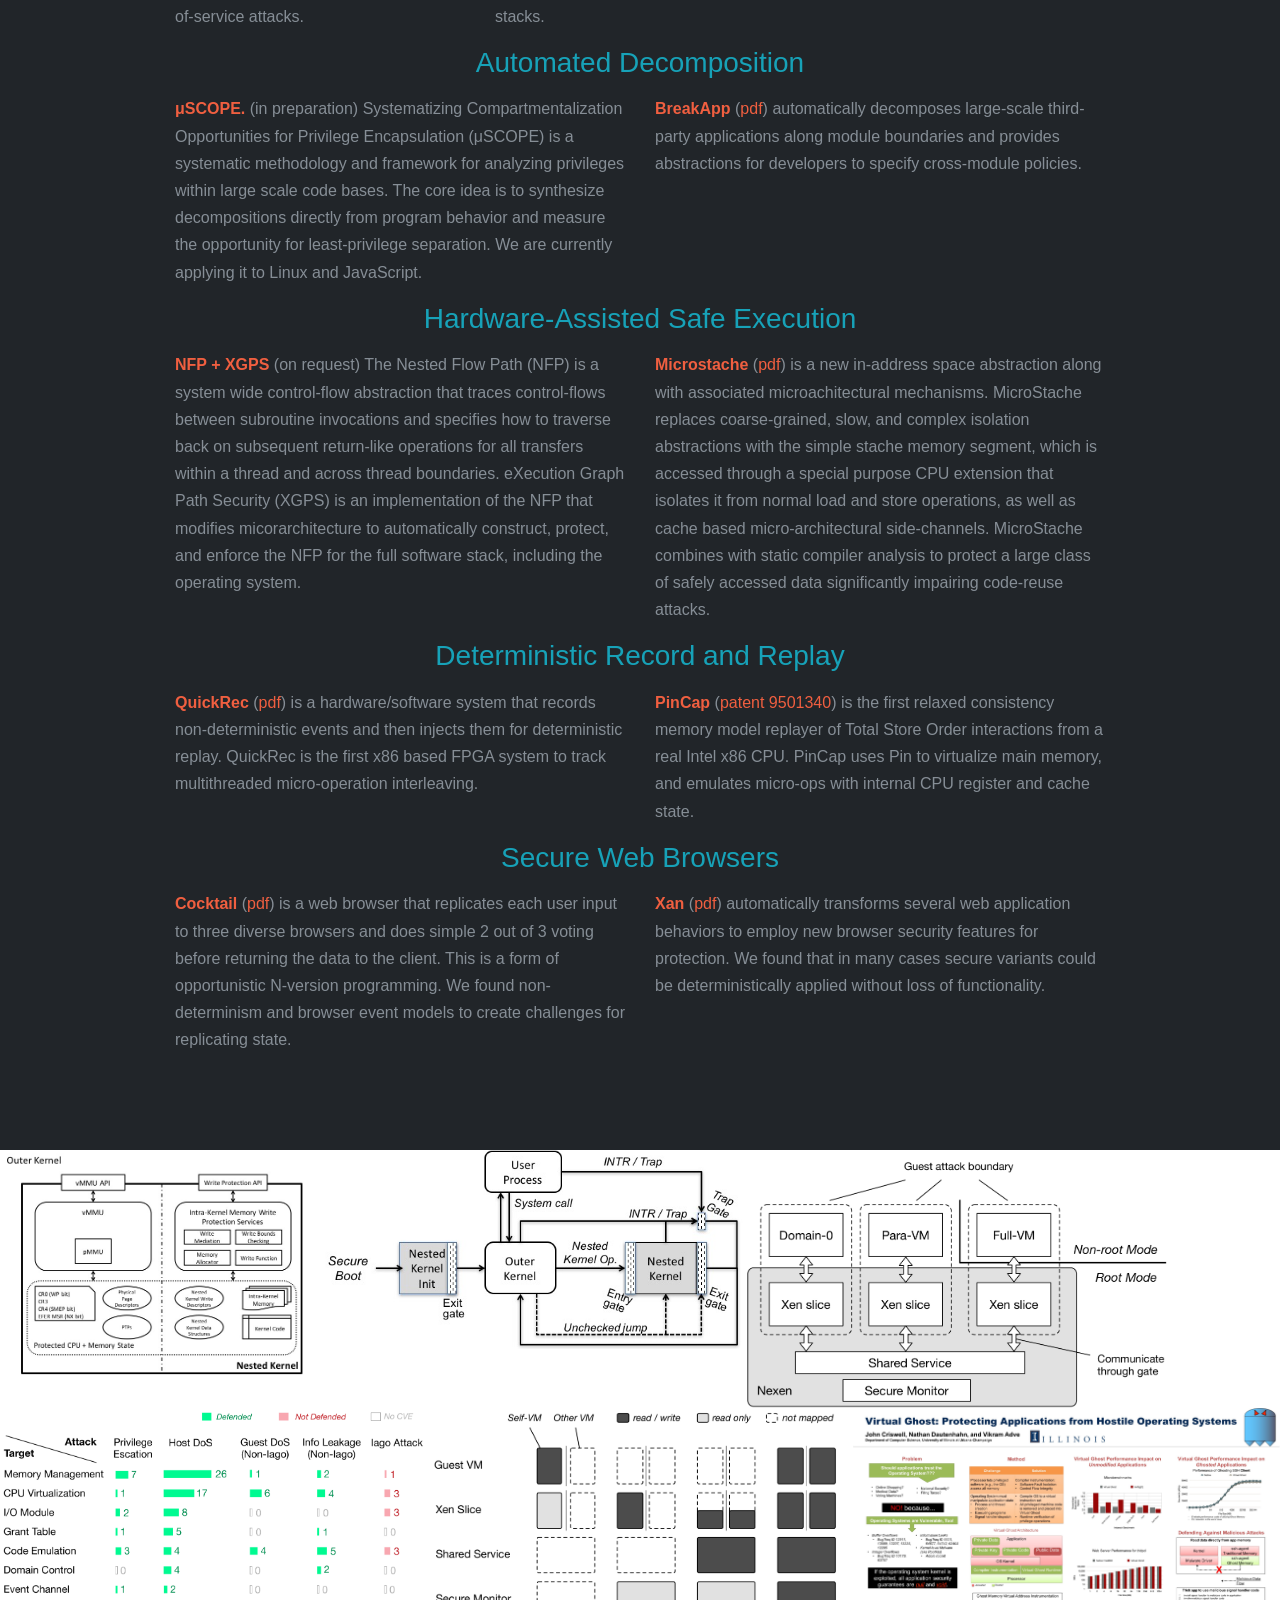
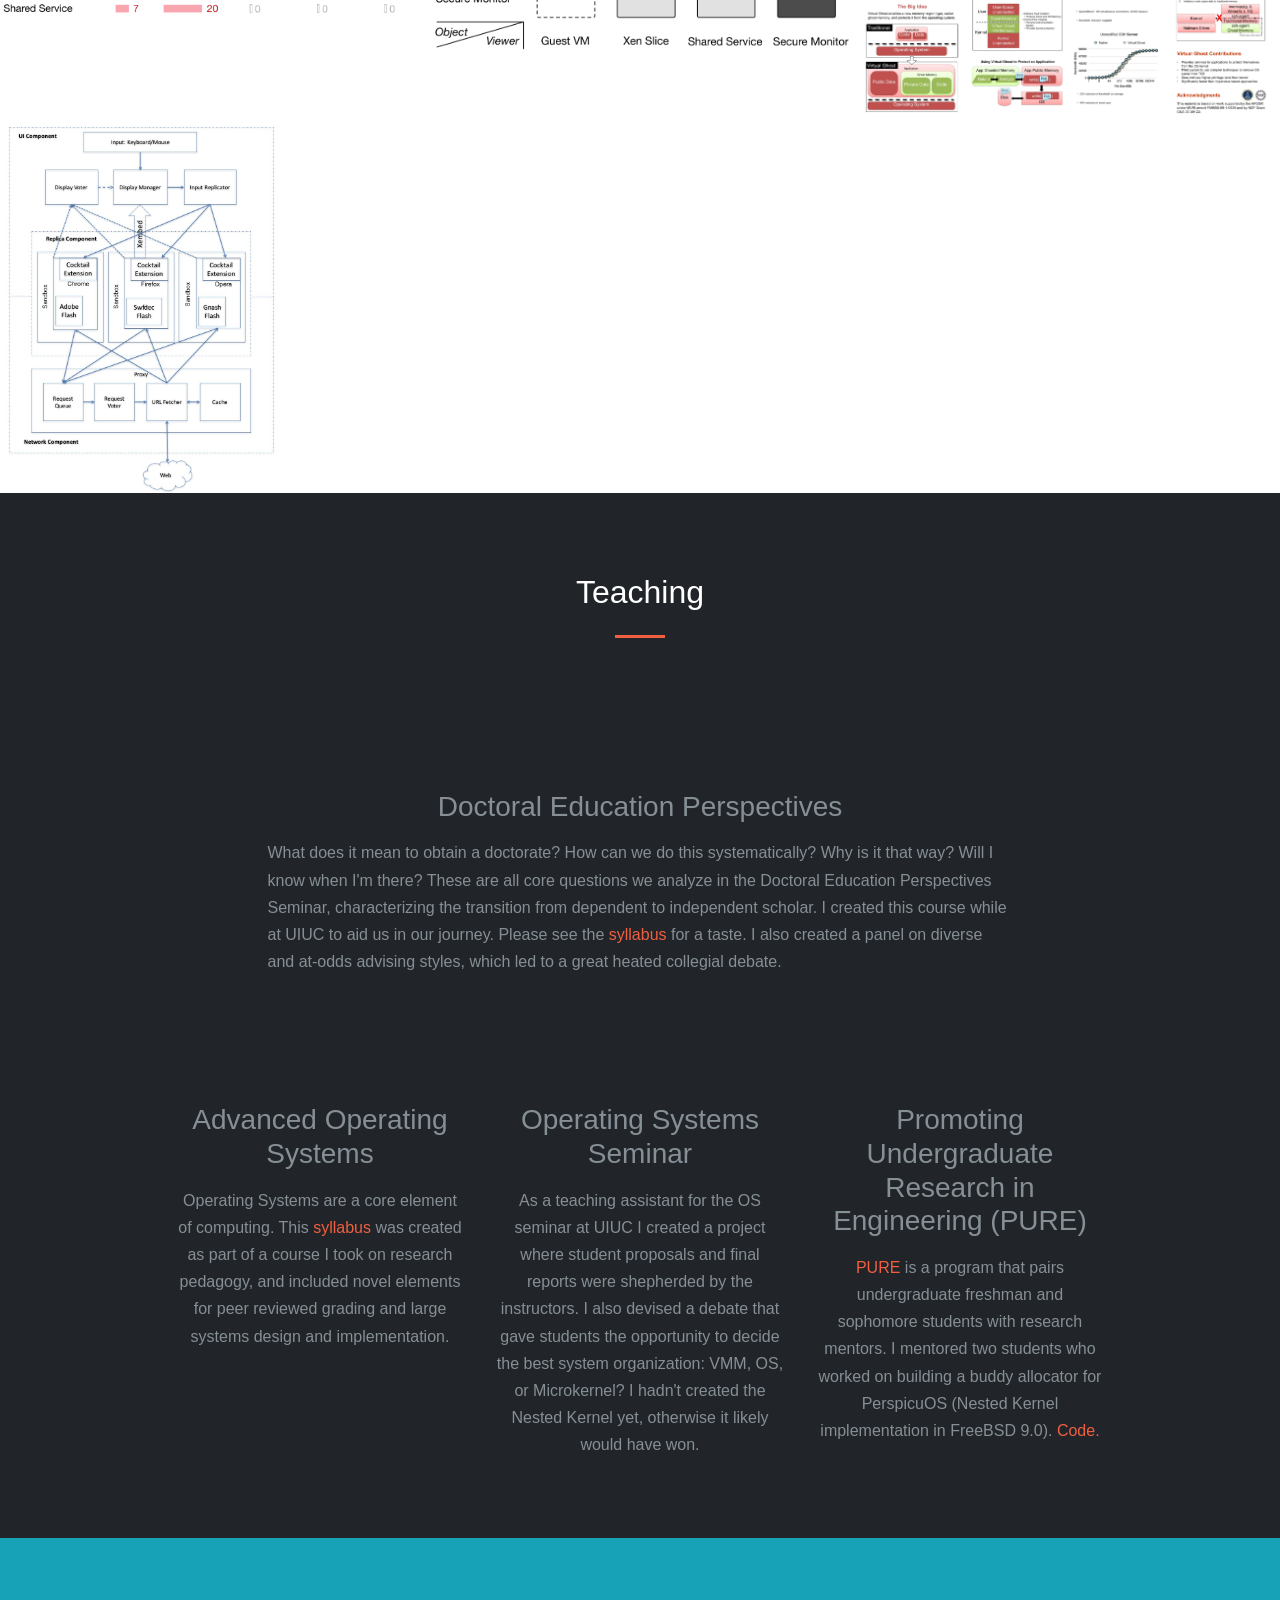
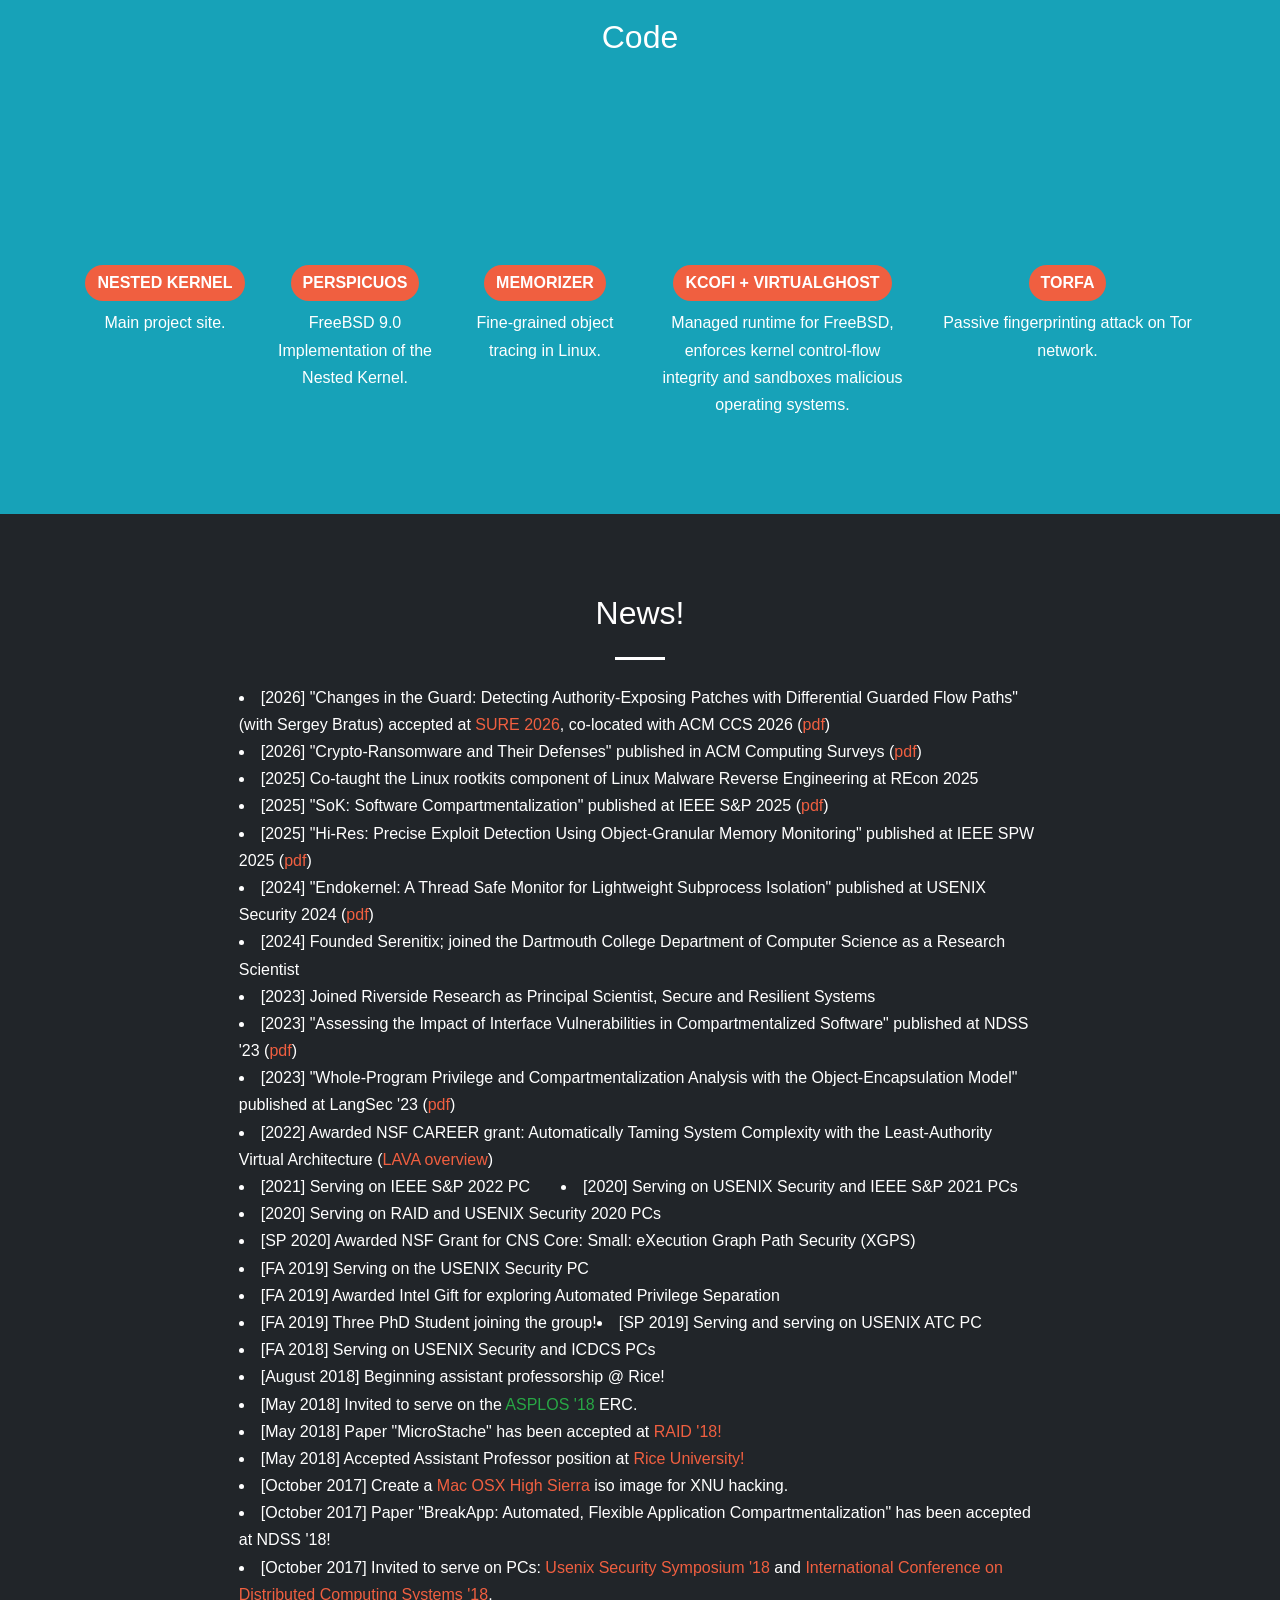
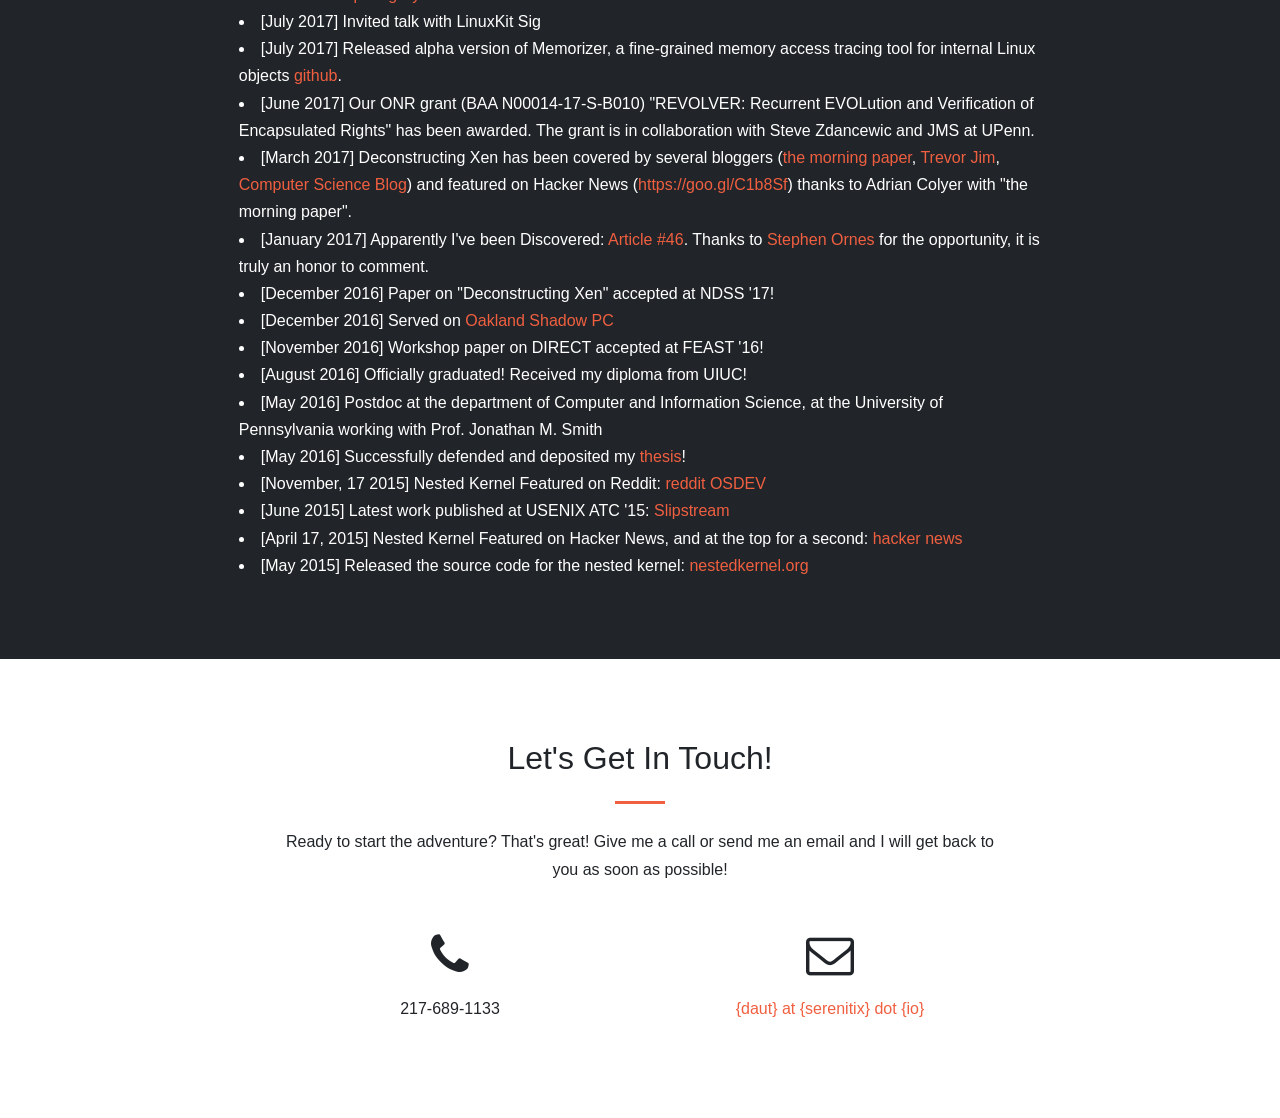
==== commit 3cfcc408: "news: host SoK and CSUR pdfs instead of doi links; lighter body text SoK: Software Compartmentalizat" ====
--- a/index.html
+++ b/index.html
@@ -818,9 +818,9 @@
         </div>
         <div class="row col-lg-9 mx-auto text-left text-white">
             <li> [2026] "Changes in the Guard: Detecting Authority-Exposing Patches with Differential Guarded Flow Paths" (with Sergey Bratus) accepted at <a href="https://sure-workshop.org">SURE 2026</a>, co-located with ACM CCS 2026 (<a href="downloads/publications/dautenhahn-bratus-changes-in-the-guard-sure26.pdf">pdf</a>)</li>
-            <li> [2026] "Crypto-Ransomware and Their Defenses" published in ACM Computing Surveys (<a href="https://doi.org/10.1145/3798092">doi</a>)</li>
+            <li> [2026] "Crypto-Ransomware and Their Defenses" published in ACM Computing Surveys (<a href="downloads/publications/song-crypto-ransomware-csur26.pdf">pdf</a>)</li>
             <li> [2025] Co-taught the Linux rootkits component of Linux Malware Reverse Engineering at REcon 2025</li>
-            <li> [2025] "SoK: Software Compartmentalization" published at IEEE S&P 2025 (<a href="https://doi.org/10.1109/SP61157.2025.00075">doi</a>)</li>
+            <li> [2025] "SoK: Software Compartmentalization" published at IEEE S&P 2025 (<a href="downloads/publications/lefeuvre-sok-compartmentalization-sp25.pdf">pdf</a>)</li>
             <li> [2025] "Hi-Res: Precise Exploit Detection Using Object-Granular Memory Monitoring" published at IEEE SPW 2025 (<a href="downloads/publications/yang-HiRes-langsec25.pdf">pdf</a>)</li>
             <li> [2024] "Endokernel: A Thread Safe Monitor for Lightweight Subprocess Isolation" published at USENIX Security 2024 (<a href="downloads/publications/usenixsecurity24-yang-fangfei.pdf">pdf</a>)</li>
             <li> [2024] Founded Serenitix; joined the Dartmouth College Department of Computer Science as a Research Scientist</li>
--- a/css/creative.css
+++ b/css/creative.css
@@ -9,7 +9,9 @@
   height: 100%; }
 
 body {
-  font-family: 'Merriweather', 'Helvetica Neue', Arial, sans-serif; }
+  font-family: 'Open Sans', 'Helvetica Neue', Arial, sans-serif;
+  font-size: 1rem;
+  line-height: 1.7; }
 
 hr {
   max-width: 50px;
@@ -45,7 +47,7 @@
   color: rgba(255, 255, 255, 0.7); }
 
 section {
-  padding: 8rem 0; }
+  padding: 5rem 0; }
 
 .section-heading {
   margin-top: 0; }
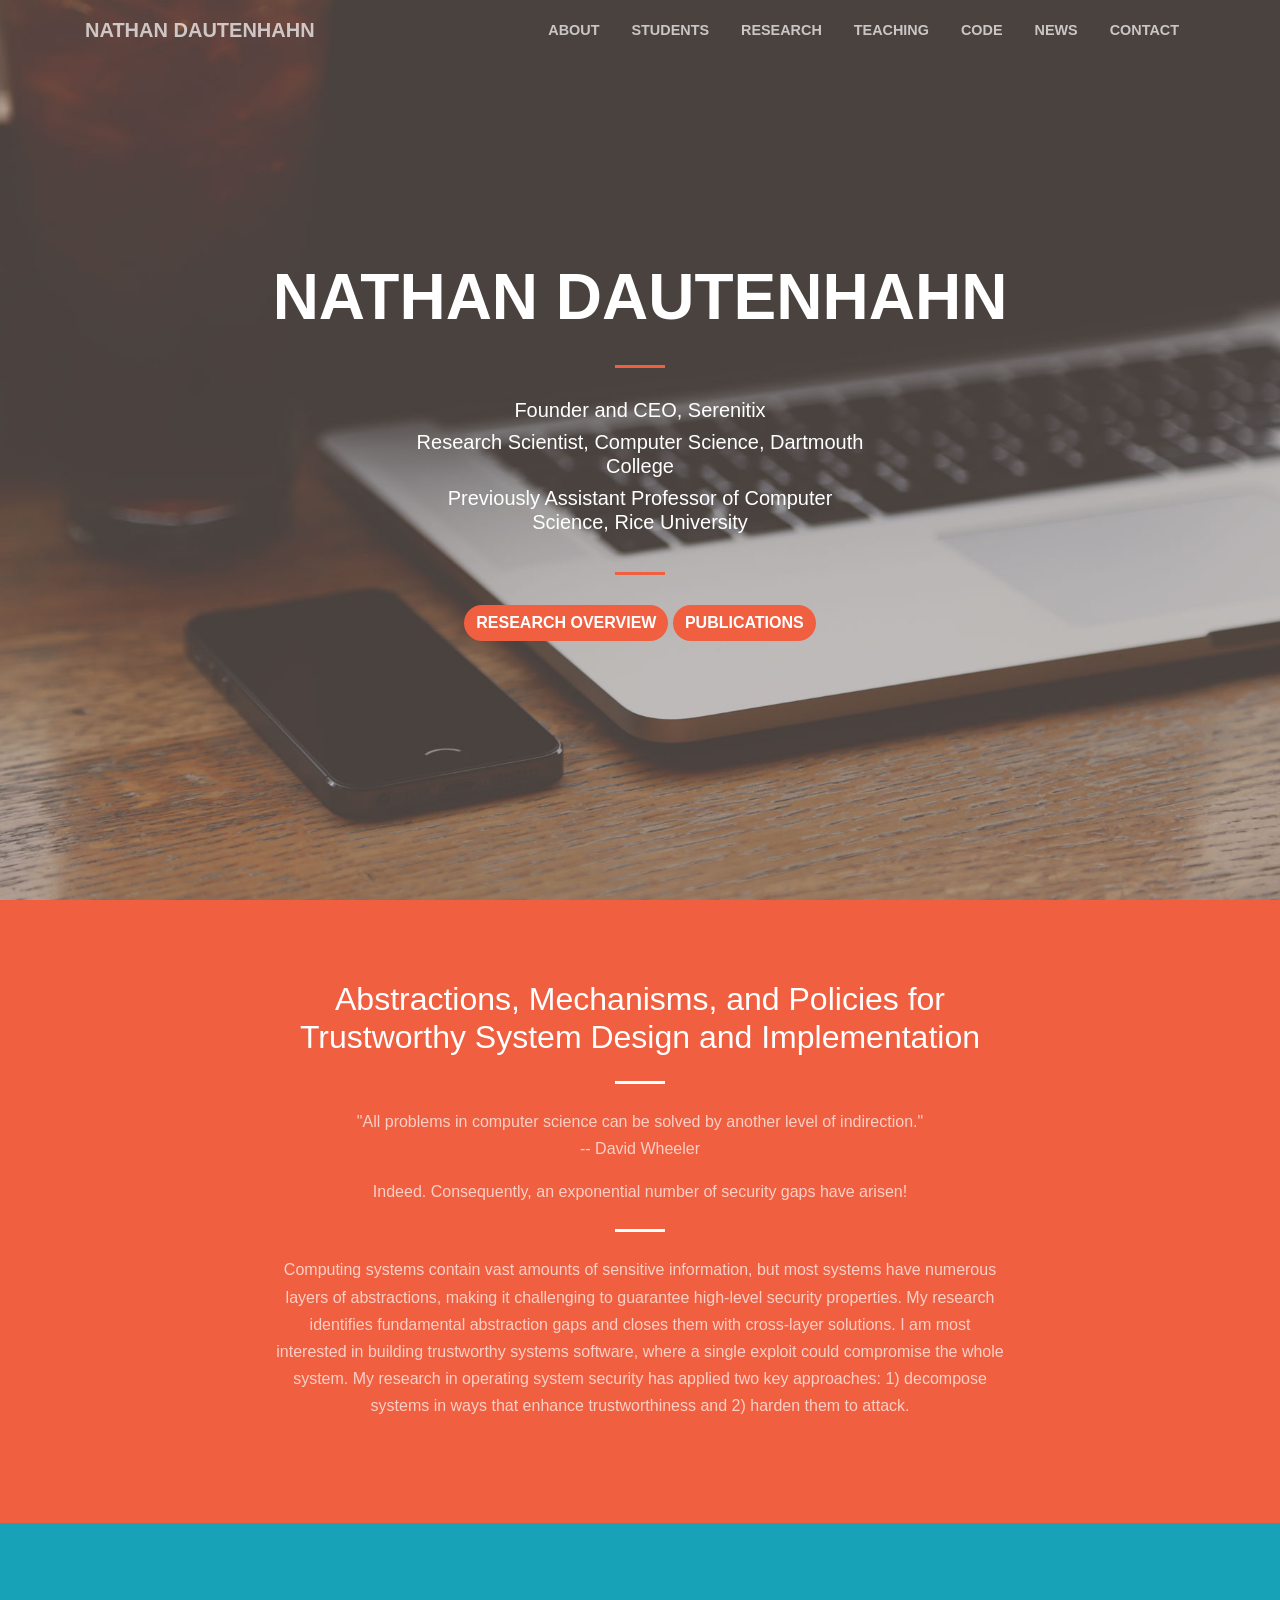
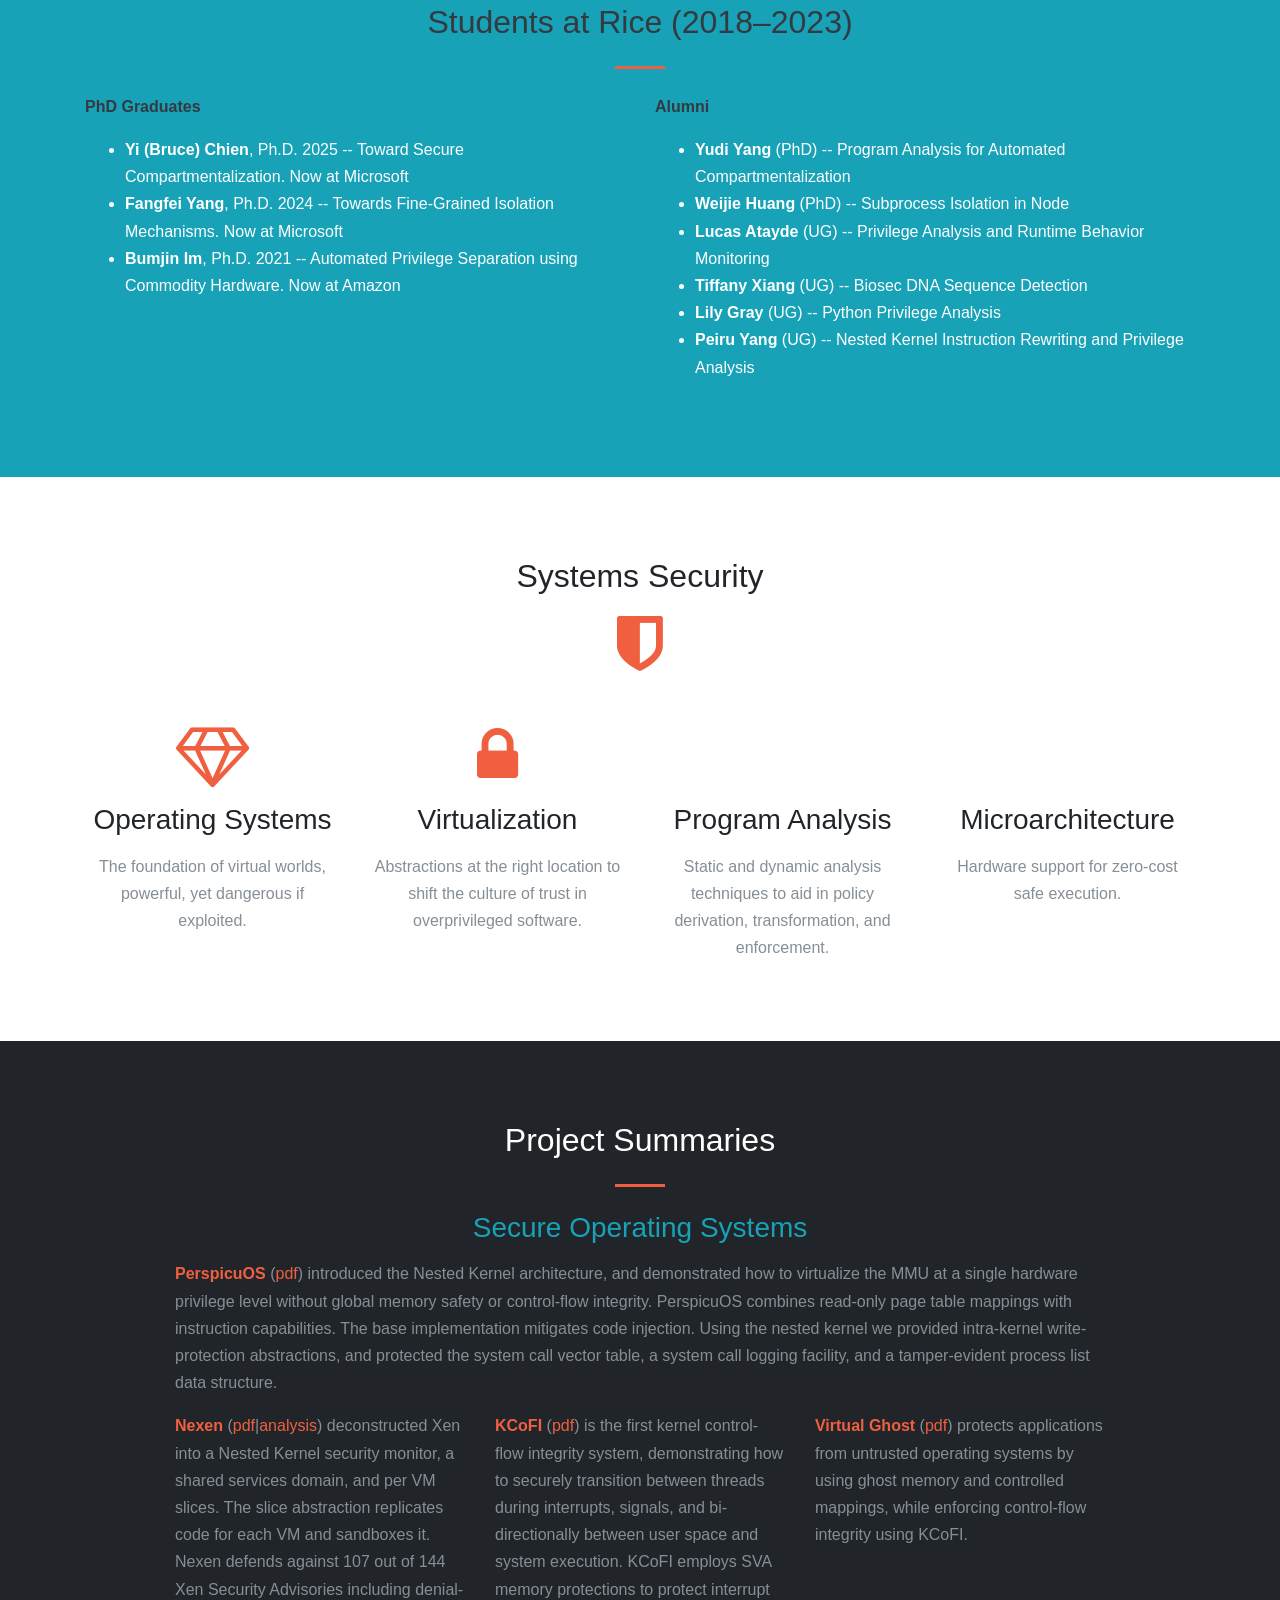
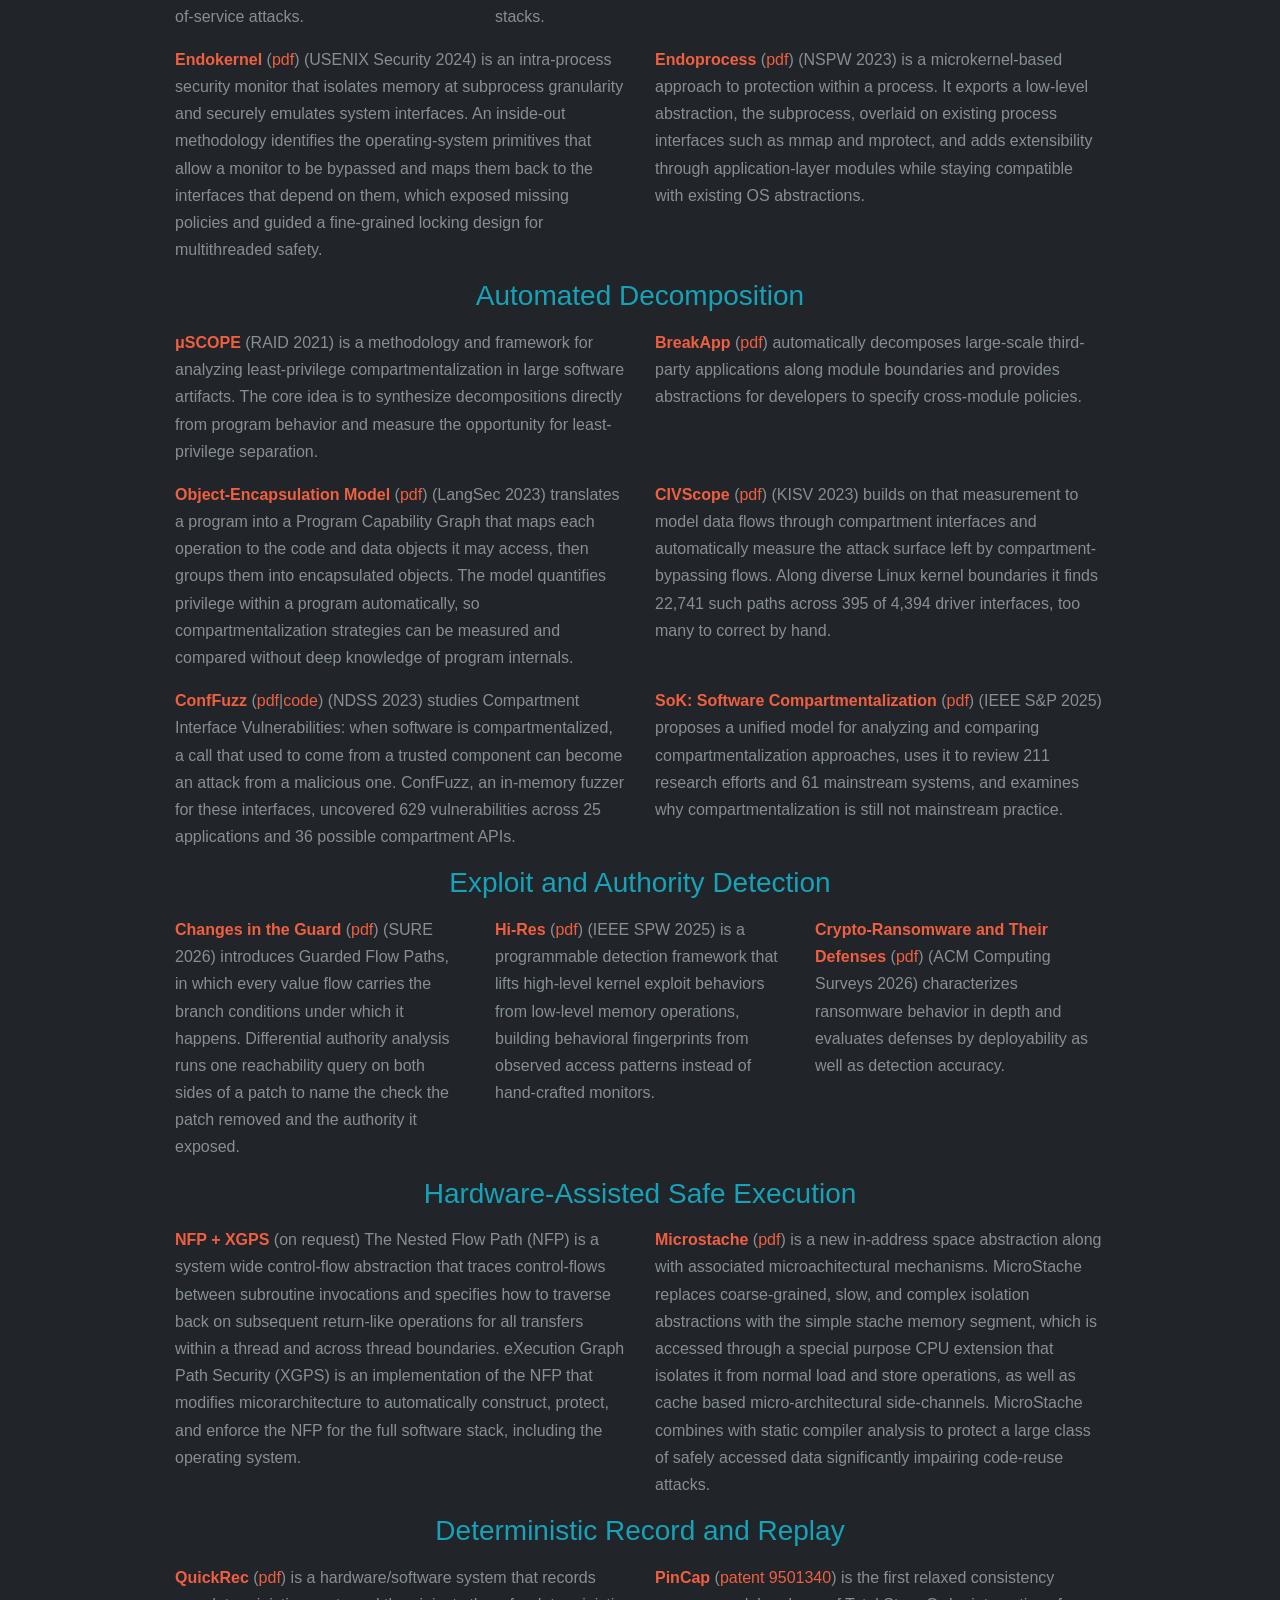
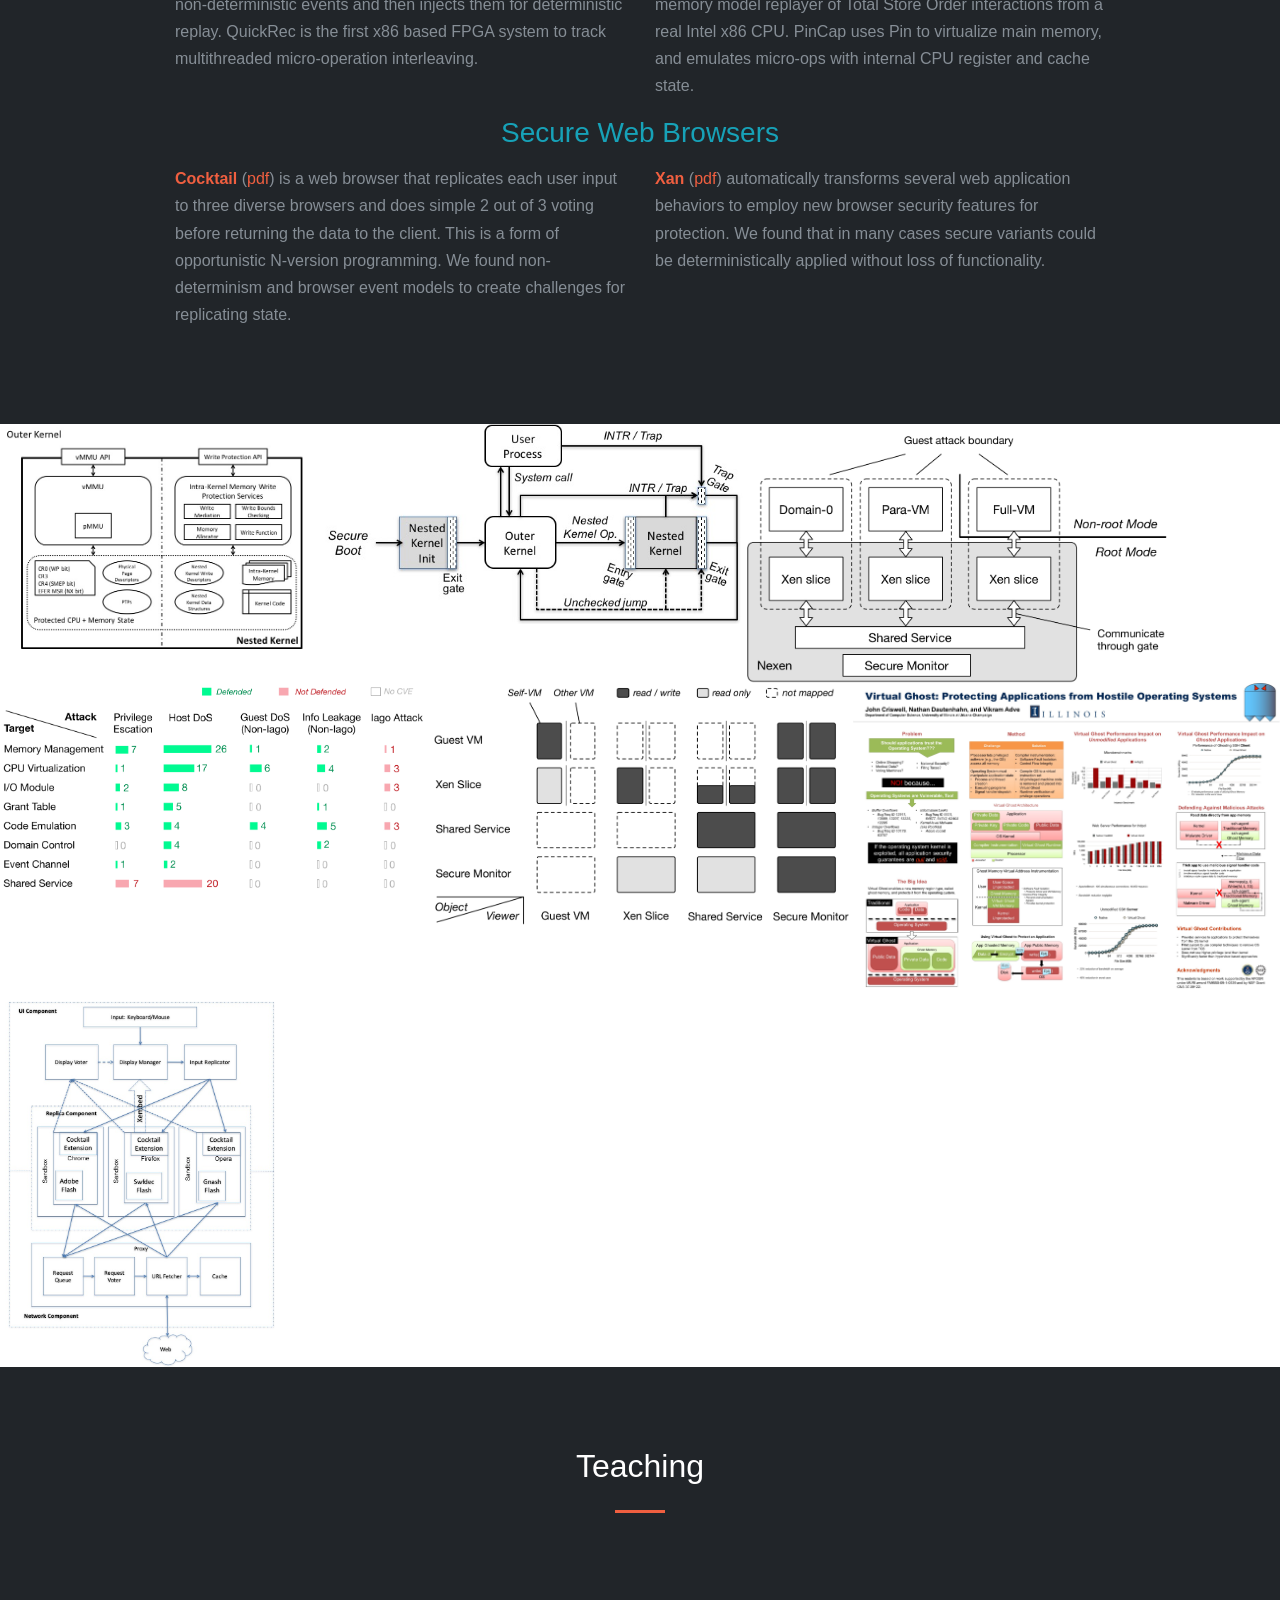
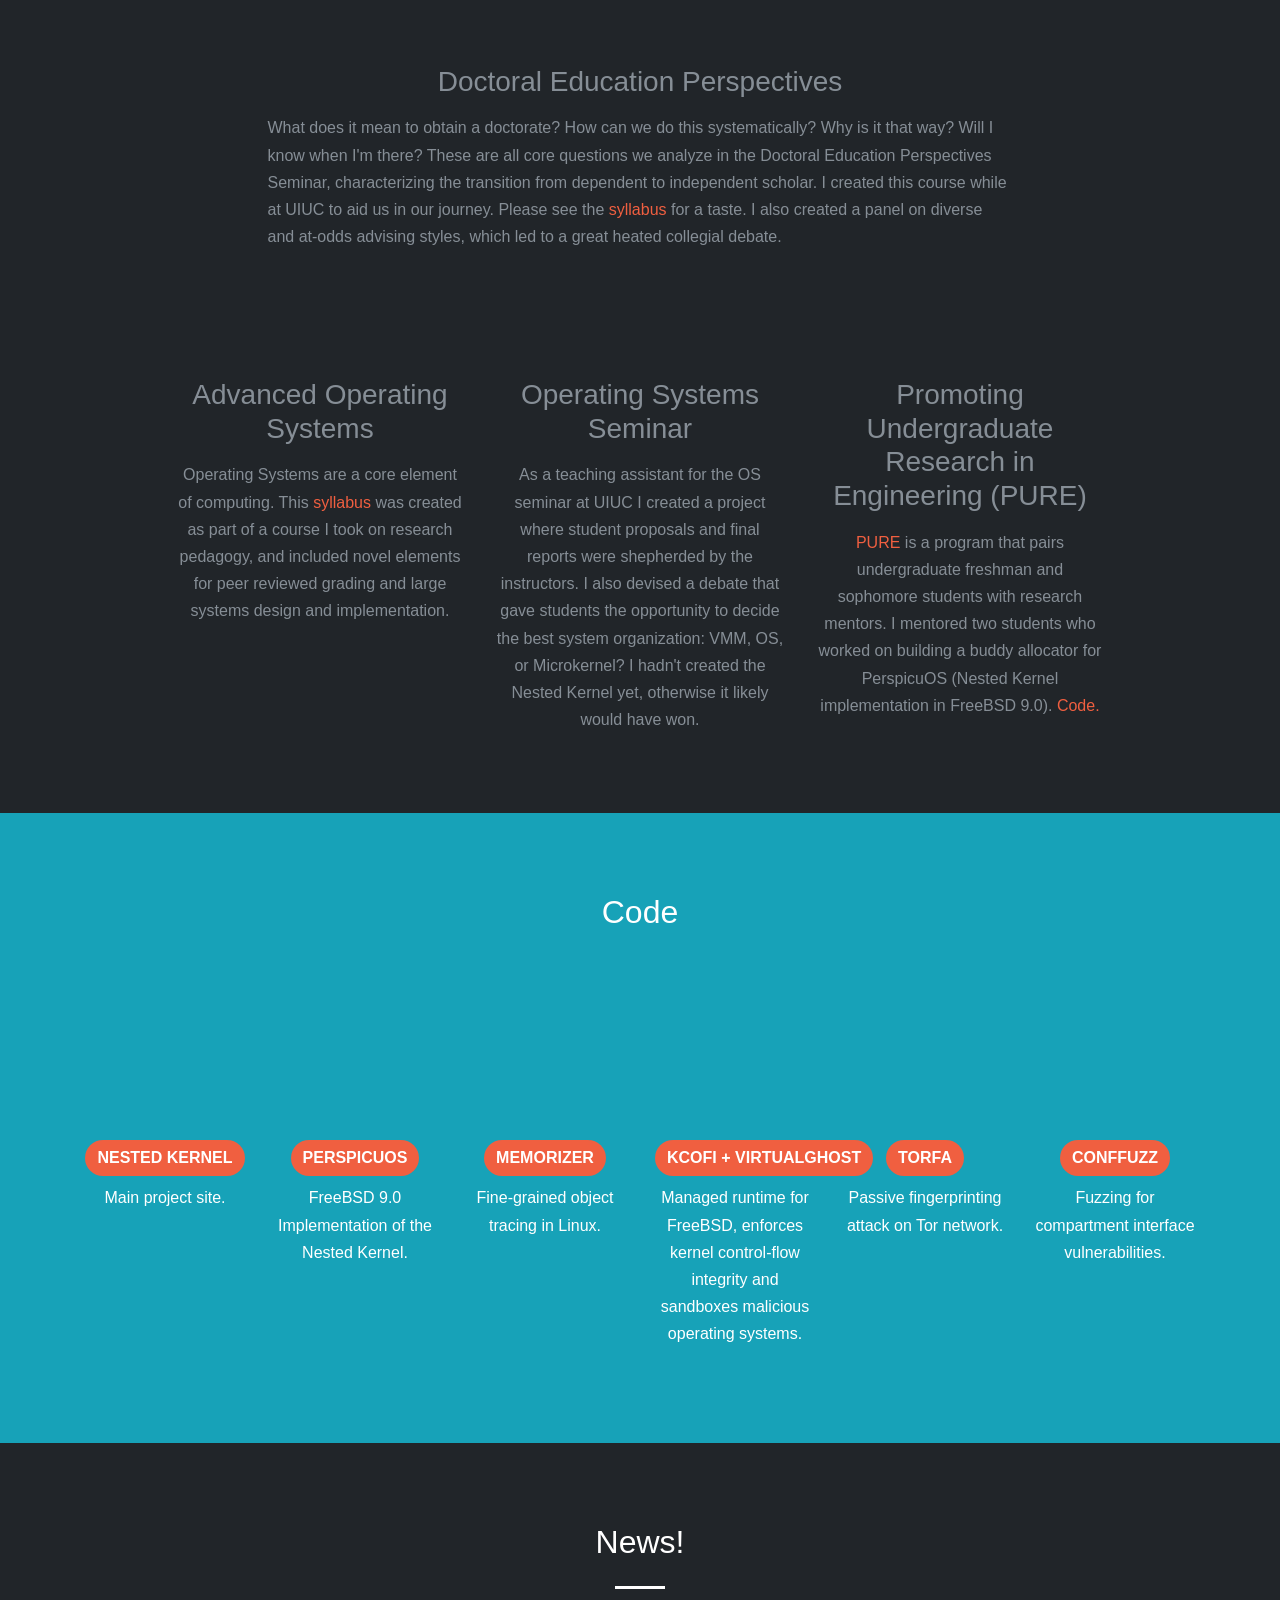
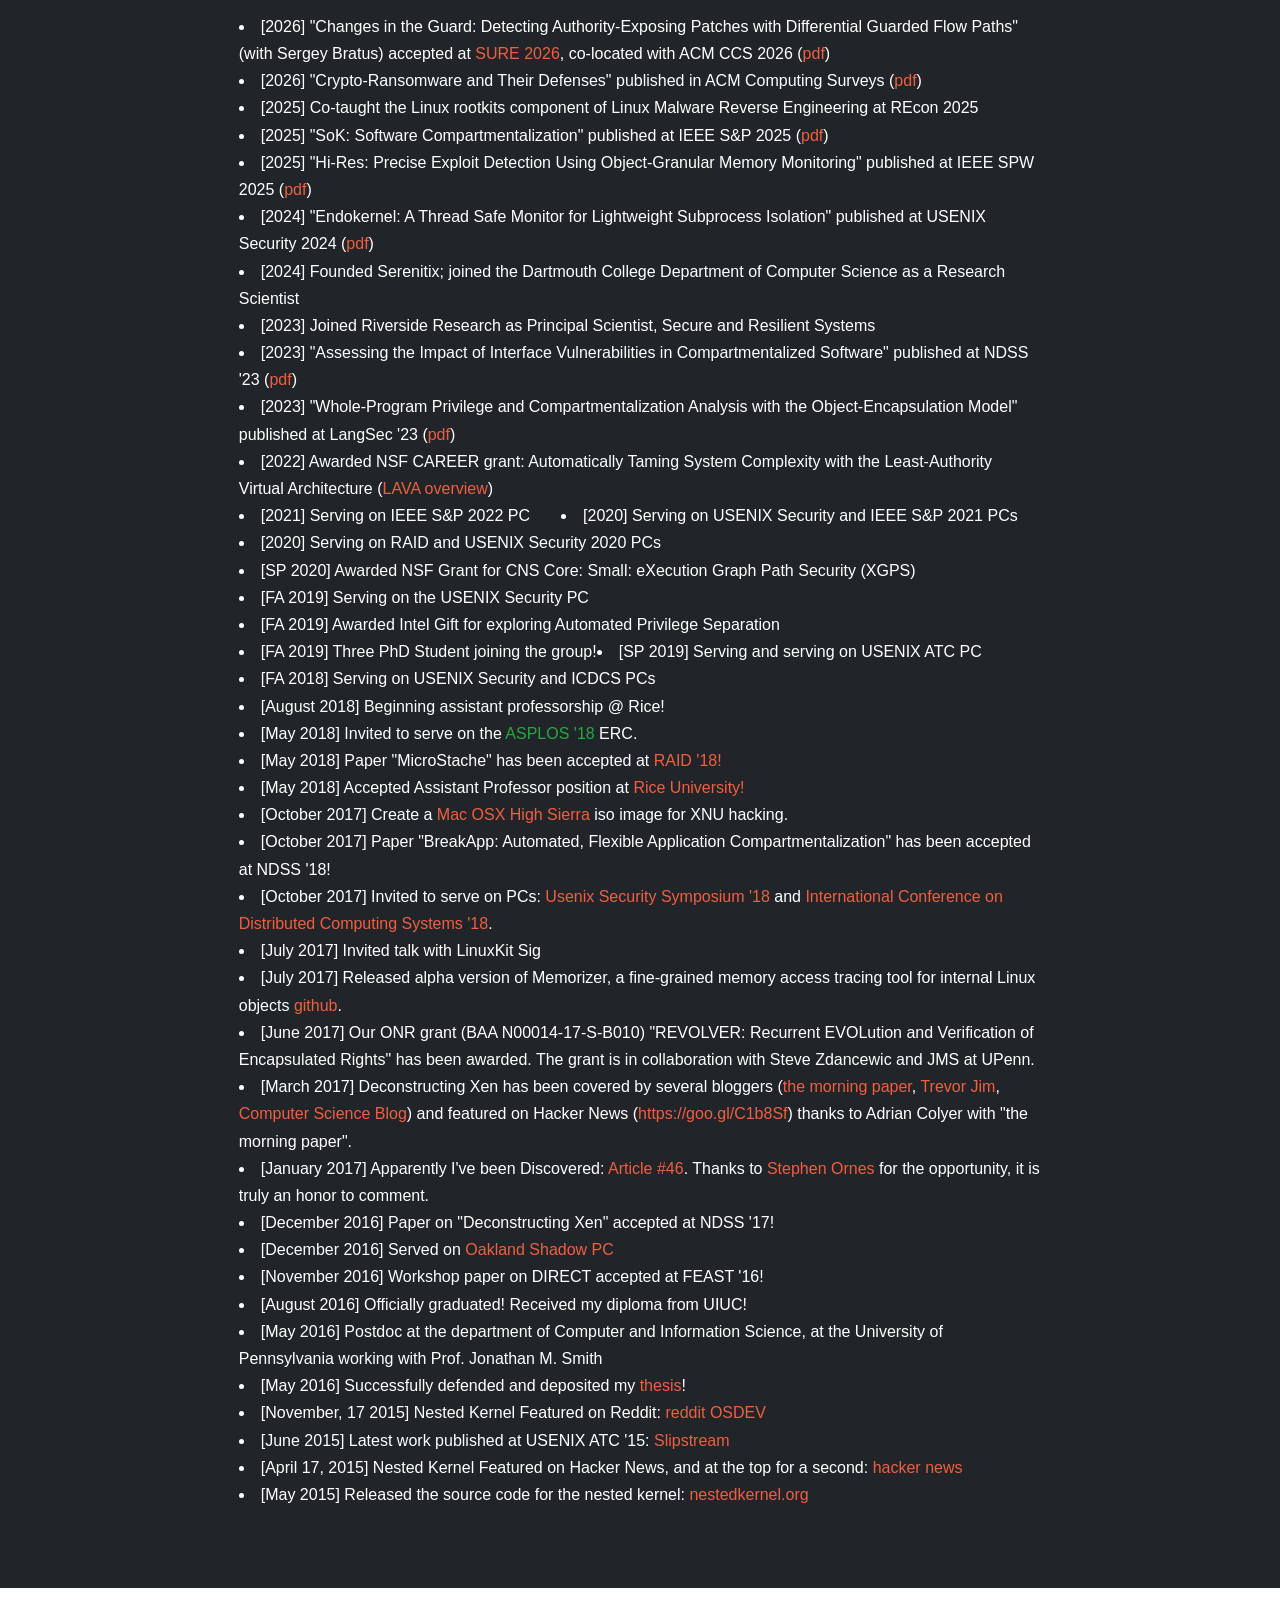
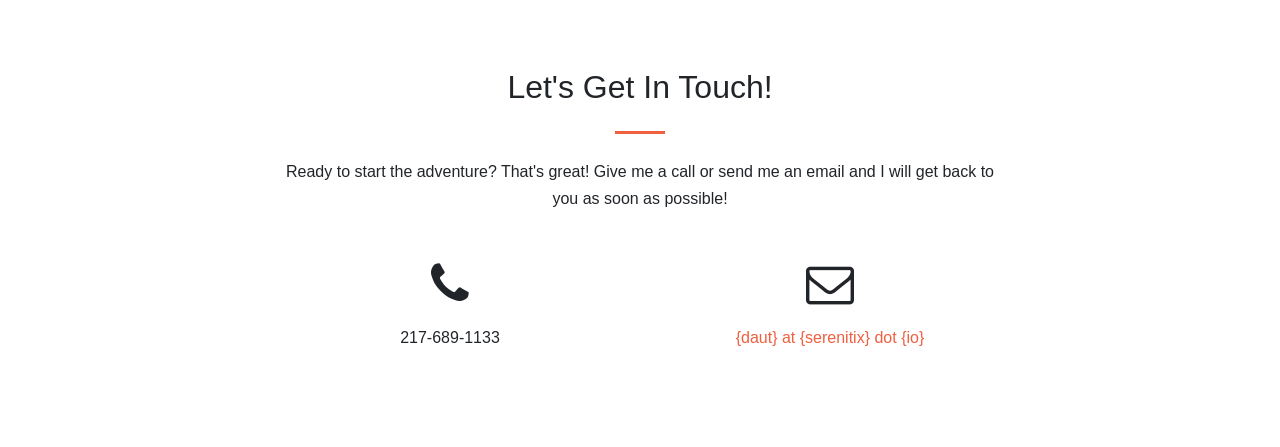
==== commit 99835d18: "research: add 2023-2026 work to project summaries; ConfFuzz code tile Secure OS gains Endokernel and" ====
--- a/index.html
+++ b/index.html
@@ -370,6 +370,20 @@
                   </div>
               </div>
               <div class="row"> 
+                  <div class="col-lg-6">
+                      <p>
+                          <b class="text-primary">Endokernel</b> (<a href="http://nathandautenhahn.com/downloads/publications/usenixsecurity24-yang-fangfei.pdf">pdf</a>)
+                          (USENIX Security 2024) is an intra-process security monitor that isolates memory at subprocess granularity and securely emulates system interfaces. An inside-out methodology identifies the operating-system primitives that allow a monitor to be bypassed and maps them back to the interfaces that depend on them, which exposed missing policies and guided a fine-grained locking design for multithreaded safety.
+                      </p>
+                  </div>
+                  <div class="col-lg-6">
+                      <p>
+                          <b class="text-primary">Endoprocess</b> (<a href="http://nathandautenhahn.com/downloads/publications/yang-endoprocess-nspw23.pdf">pdf</a>)
+                          (NSPW 2023) is a microkernel-based approach to protection within a process. It exports a low-level abstraction, the subprocess, overlaid on existing process interfaces such as mmap and mprotect, and adds extensibility through application-layer modules while staying compatible with existing OS abstractions.
+                      </p>
+                  </div>
+              </div>
+              <div class="row"> 
                   <div class="col-lg-12 text-center">
                       <h3 class="mb-3 text-info text-center">
                           Automated Decomposition
@@ -378,14 +392,12 @@
               </div>
               <div class="row"> 
                   <div class="col-lg-6">
-                      <p><b class="text-primary">&mu;SCOPE.</b> (in preparation)
-                      Systematizing Compartmentalization Opportunities for
-                      Privilege Encapsulation (&mu;SCOPE) is a systematic
-                      methodology and framework for analyzing privileges within
-                      large scale code bases. The core idea is to synthesize
+                      <p><b class="text-primary">&mu;SCOPE</b> (RAID 2021)
+                      is a methodology and framework for analyzing
+                      least-privilege compartmentalization in large software
+                      artifacts. The core idea is to synthesize
                       decompositions directly from program behavior and measure
-                      the opportunity for least-privilege separation. We are
-                      currently applying it to Linux and JavaScript.  
+                      the opportunity for least-privilege separation.
                       </p>
                   </div>
                   <div class="col-lg-6">
@@ -395,6 +407,61 @@
                       applications along module boundaries and provides
                       abstractions for developers to specify cross-module
                       policies.
+                      </p>
+                  </div>
+              </div>
+              <div class="row"> 
+                  <div class="col-lg-6">
+                      <p>
+                          <b class="text-primary">Object-Encapsulation Model</b> (<a href="http://nathandautenhahn.com/downloads/publications/object-encaps-langsec23.pdf">pdf</a>)
+                          (LangSec 2023) translates a program into a Program Capability Graph that maps each operation to the code and data objects it may access, then groups them into encapsulated objects. The model quantifies privilege within a program automatically, so compartmentalization strategies can be measured and compared without deep knowledge of program internals.
+                      </p>
+                  </div>
+                  <div class="col-lg-6">
+                      <p>
+                          <b class="text-primary">CIVScope</b> (<a href="http://nathandautenhahn.com/downloads/publications/chien-civscope-kisv23.pdf">pdf</a>)
+                          (KISV 2023) builds on that measurement to model data flows through compartment interfaces and automatically measure the attack surface left by compartment-bypassing flows. Along diverse Linux kernel boundaries it finds 22,741 such paths across 395 of 4,394 driver interfaces, too many to correct by hand.
+                      </p>
+                  </div>
+              </div>
+              <div class="row"> 
+                  <div class="col-lg-6">
+                      <p>
+                          <b class="text-primary">ConfFuzz</b> (<a href="http://nathandautenhahn.com/downloads/publications/ndss2023_f117_paper.pdf">pdf</a>|<a href="https://github.com/conffuzz/conffuzz">code</a>)
+                          (NDSS 2023) studies Compartment Interface Vulnerabilities: when software is compartmentalized, a call that used to come from a trusted component can become an attack from a malicious one. ConfFuzz, an in-memory fuzzer for these interfaces, uncovered 629 vulnerabilities across 25 applications and 36 possible compartment APIs.
+                      </p>
+                  </div>
+                  <div class="col-lg-6">
+                      <p>
+                          <b class="text-primary">SoK: Software Compartmentalization</b> (<a href="http://nathandautenhahn.com/downloads/publications/lefeuvre-sok-compartmentalization-sp25.pdf">pdf</a>)
+                          (IEEE S&amp;P 2025) proposes a unified model for analyzing and comparing compartmentalization approaches, uses it to review 211 research efforts and 61 mainstream systems, and examines why compartmentalization is still not mainstream practice.
+                      </p>
+                  </div>
+              </div>
+              <div class="row"> 
+                  <div class="col-lg-12 text-center">
+                      <h3 class="mb-3 text-info text-center">
+                          Exploit and Authority Detection
+                      </h3>
+                  </div>
+              </div>
+              <div class="row"> 
+                  <div class="col-lg-4">
+                      <p>
+                          <b class="text-primary">Changes in the Guard</b> (<a href="http://nathandautenhahn.com/downloads/publications/dautenhahn-bratus-changes-in-the-guard-sure26.pdf">pdf</a>)
+                          (SURE 2026) introduces Guarded Flow Paths, in which every value flow carries the branch conditions under which it happens. Differential authority analysis runs one reachability query on both sides of a patch to name the check the patch removed and the authority it exposed.
+                      </p>
+                  </div>
+                  <div class="col-lg-4">
+                      <p>
+                          <b class="text-primary">Hi-Res</b> (<a href="http://nathandautenhahn.com/downloads/publications/yang-HiRes-langsec25.pdf">pdf</a>)
+                          (IEEE SPW 2025) is a programmable detection framework that lifts high-level kernel exploit behaviors from low-level memory operations, building behavioral fingerprints from observed access patterns instead of hand-crafted monitors.
+                      </p>
+                  </div>
+                  <div class="col-lg-4">
+                      <p>
+                          <b class="text-primary">Crypto-Ransomware and Their Defenses</b> (<a href="http://nathandautenhahn.com/downloads/publications/song-crypto-ransomware-csur26.pdf">pdf</a>)
+                          (ACM Computing Surveys 2026) characterizes ransomware behavior in depth and evaluates defenses by deployability as well as detection accuracy.
                       </p>
                   </div>
               </div>
@@ -778,7 +845,7 @@
               <p class="mt-2">Fine-grained object tracing in Linux.</p>
             </div>
           </div>
-          <div class="col-lg-3 col-md-6 text-center">
+          <div class="col-lg-2 col-md-6 text-center">
             <div class="service-box mt-5 mx-auto">
               <i class="mt-2 fa fa-3x fa-square mb-3 sr-icons"></i>
               <h3>
@@ -792,7 +859,7 @@
               </p>
             </div>
           </div>
-          <div class="col-lg-3 col-md-6 text-center">
+          <div class="col-lg-2 col-md-6 text-center">
             <div class="service-box mt-5 mx-auto">
               <i class="mt-2 fa fa-3x fa-times-circle mb-3 sr-icons"></i>
               <h3>
@@ -802,6 +869,16 @@
               <p class="mt-2">
                   Passive fingerprinting attack on Tor network.
               </p>
+            </div>
+          </div>
+          <div class="col-lg-2 col-md-6 text-center">
+            <div class="service-box mt-5 mx-auto">
+              <i class="mt-2 fa fa-3x fa-bug mb-3 sr-icons"></i>
+              <h3>
+                <a class="btn btn-primary"
+                  href="https://github.com/conffuzz/conffuzz">ConfFuzz</a>
+              </h3>
+              <p class="mt-2">Fuzzing for compartment interface vulnerabilities.</p>
             </div>
           </div>
         </div>
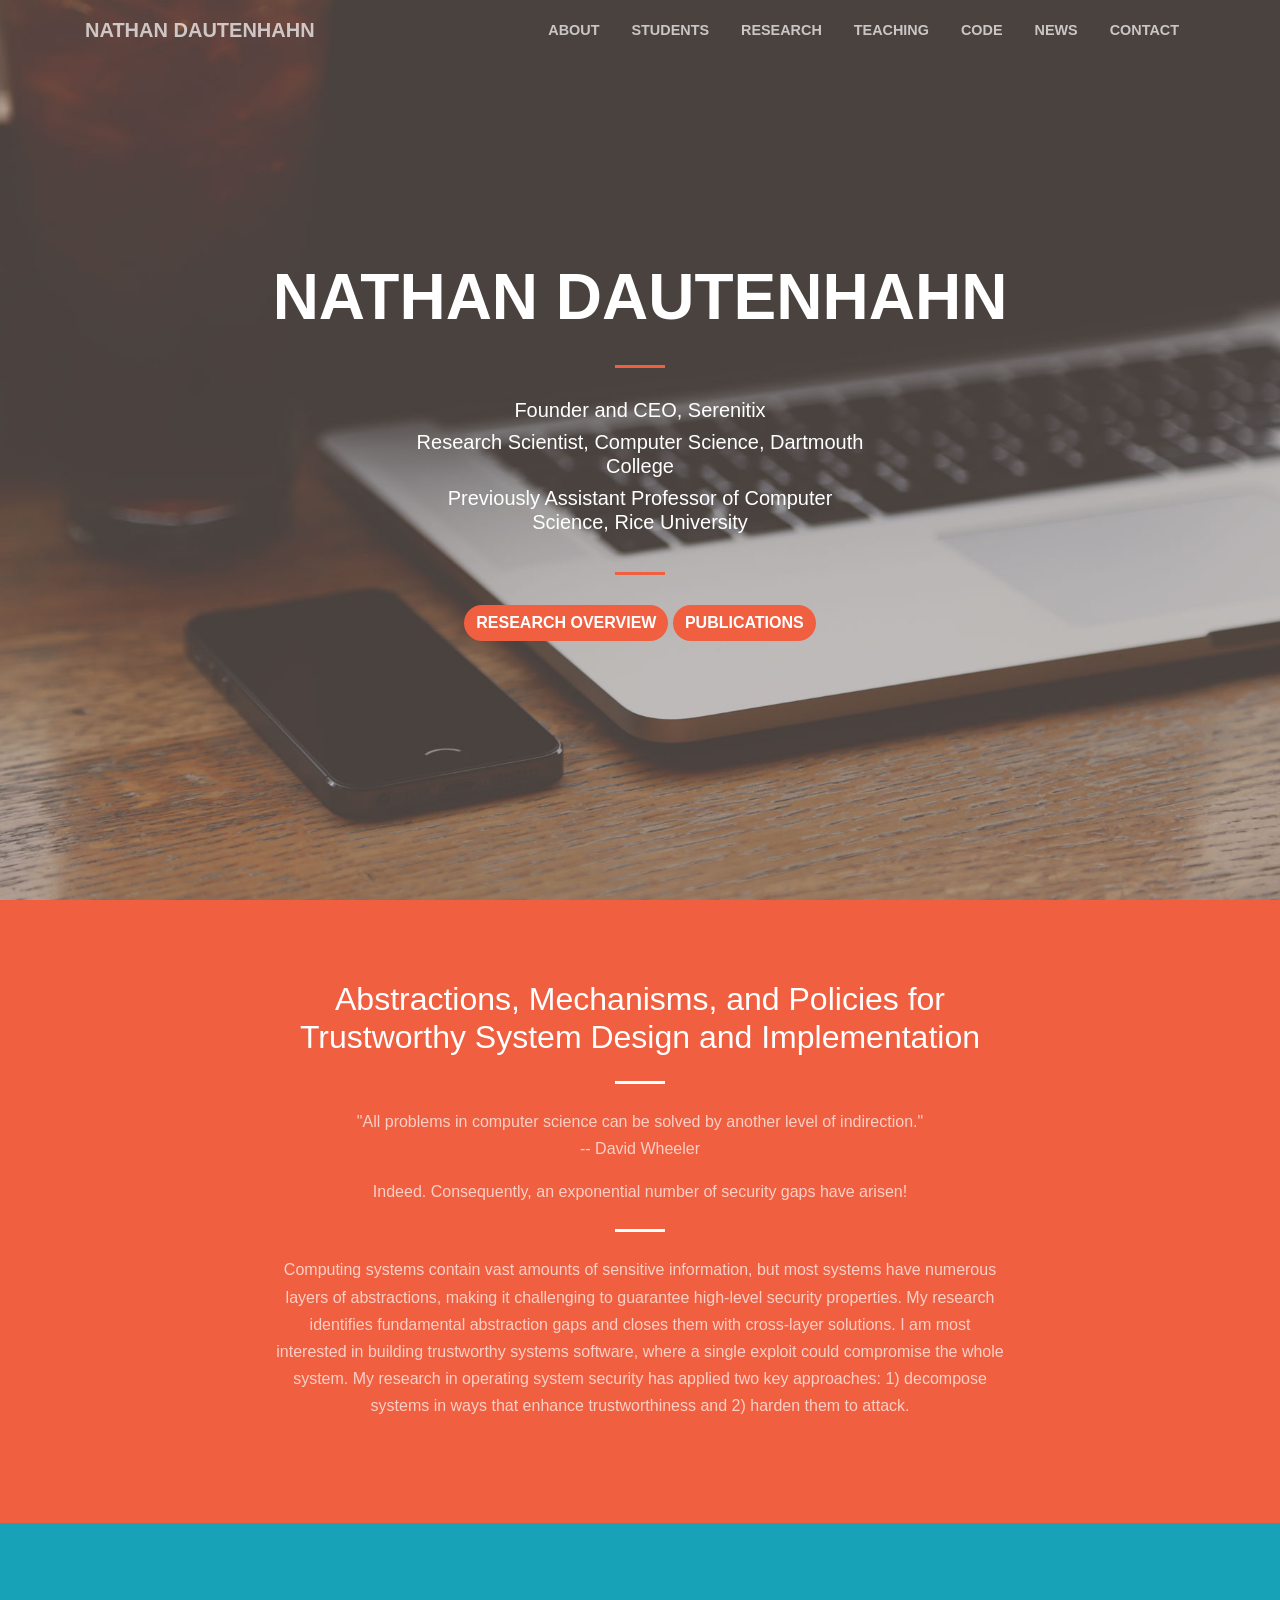
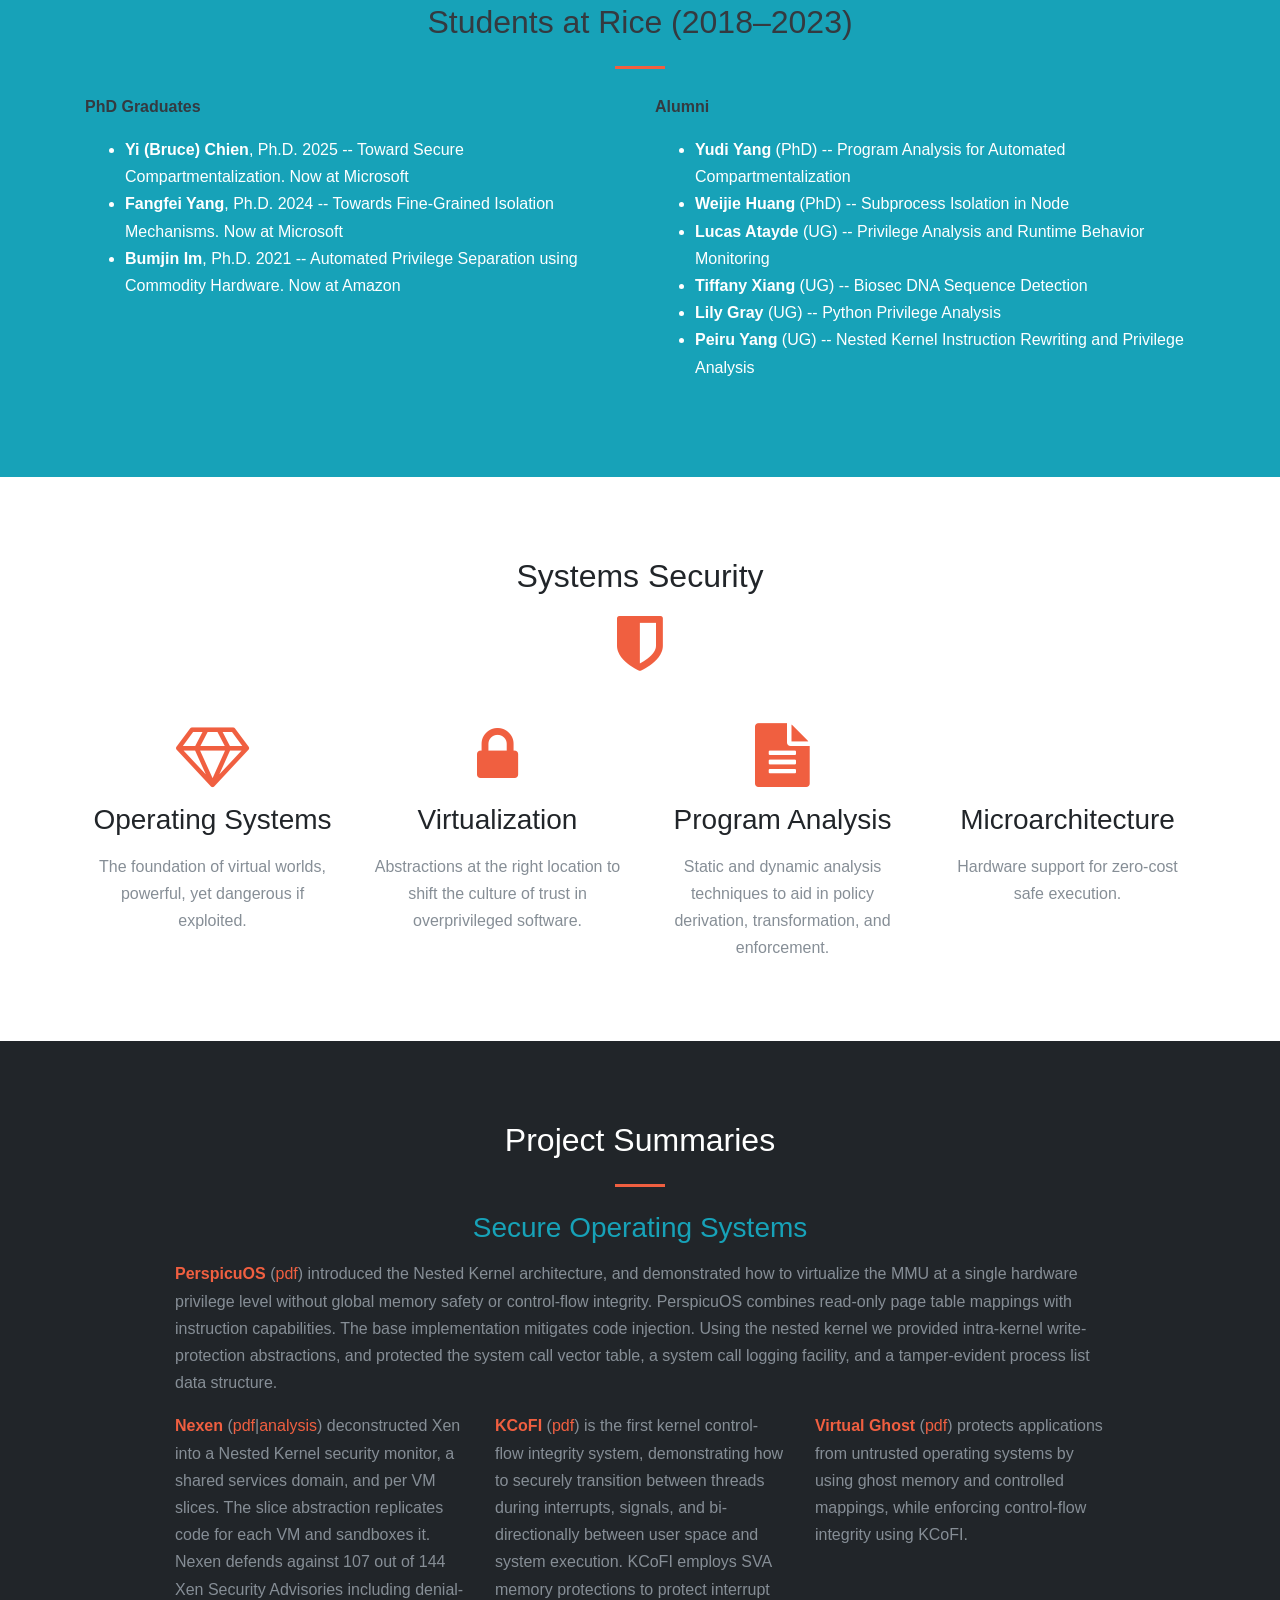
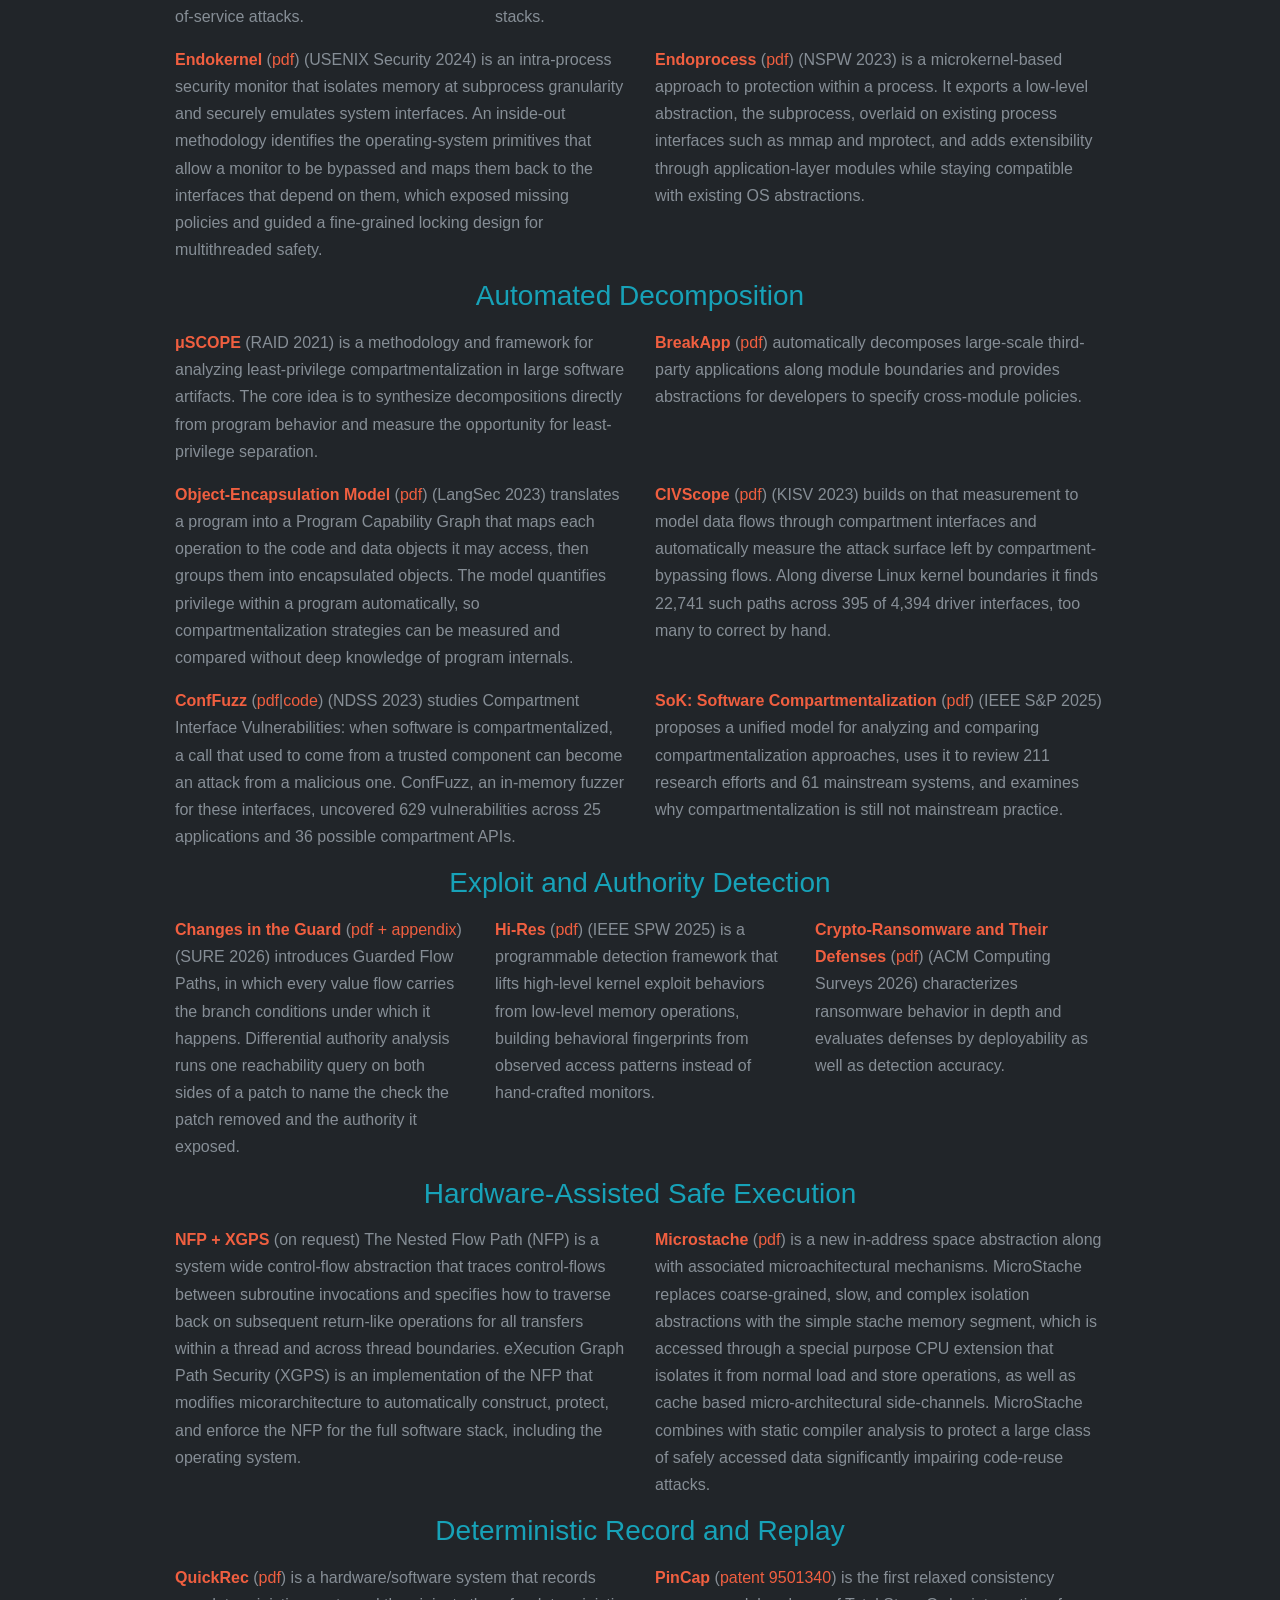
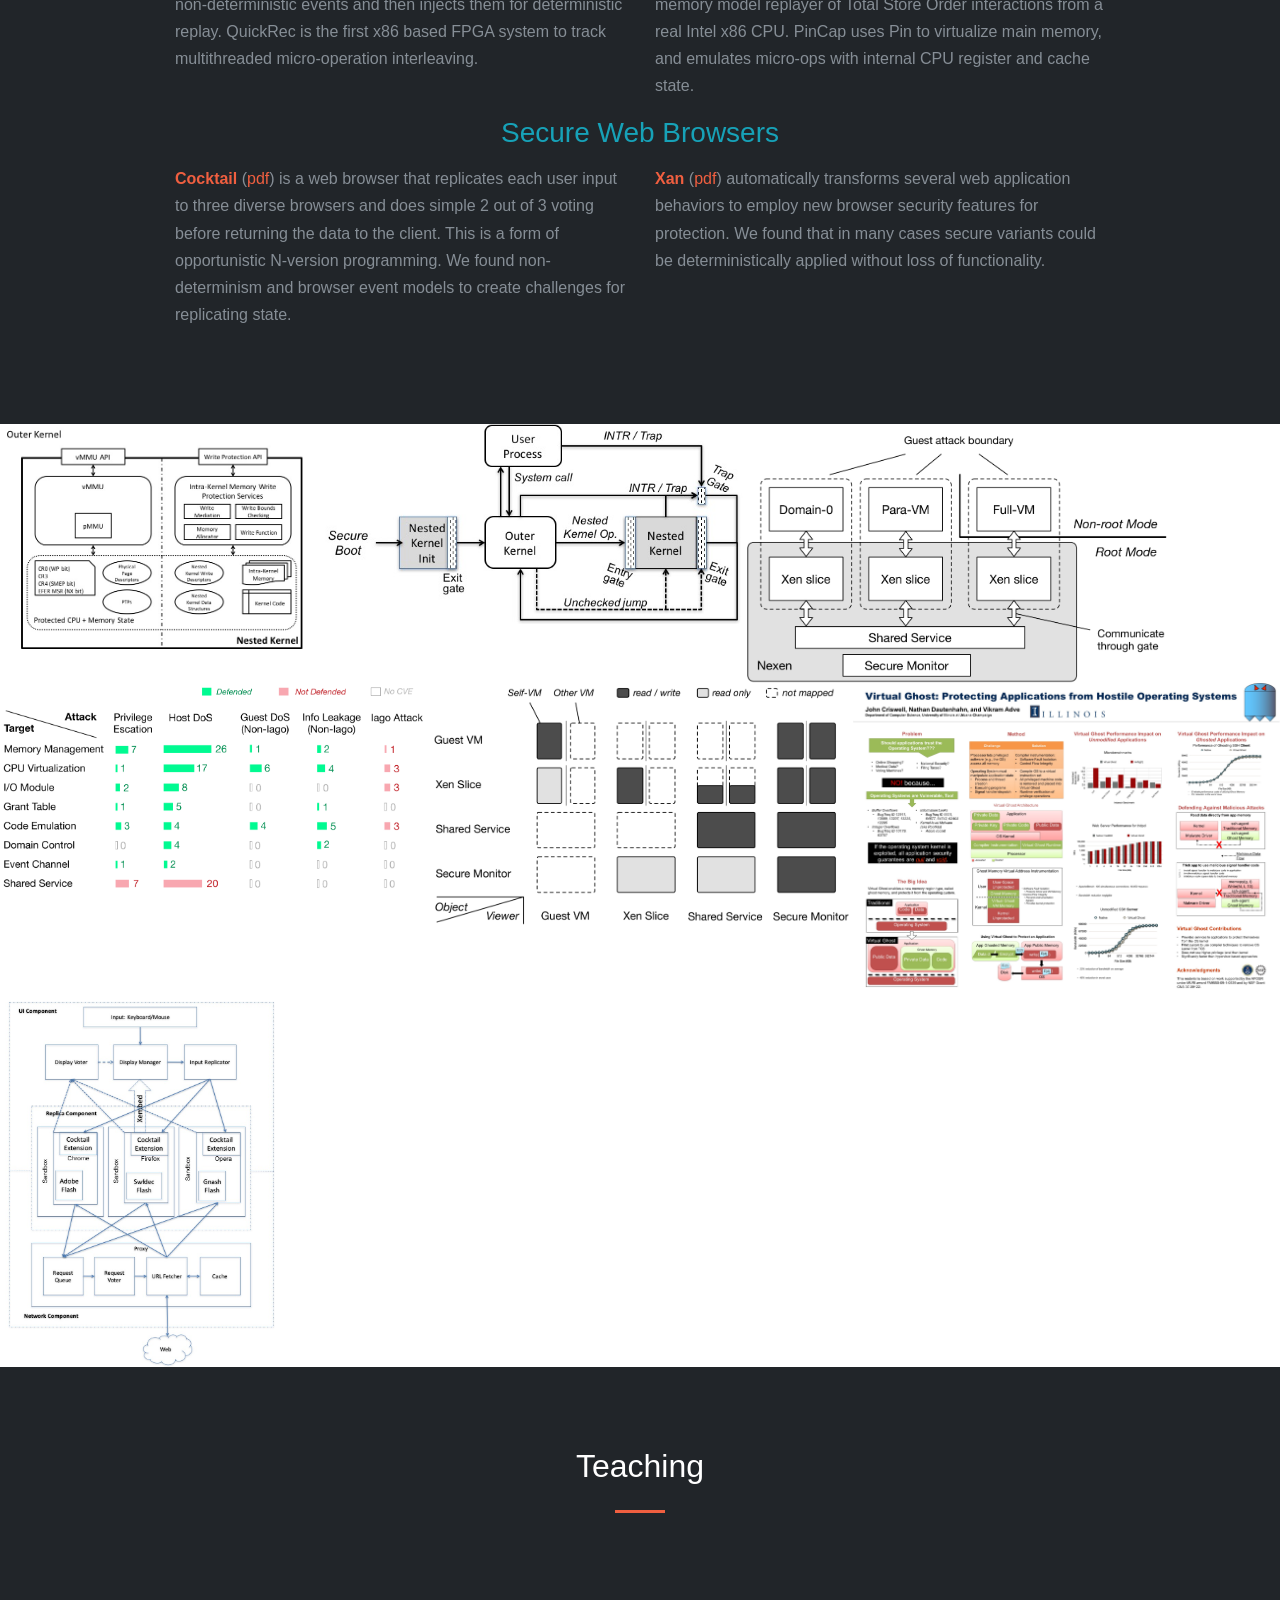
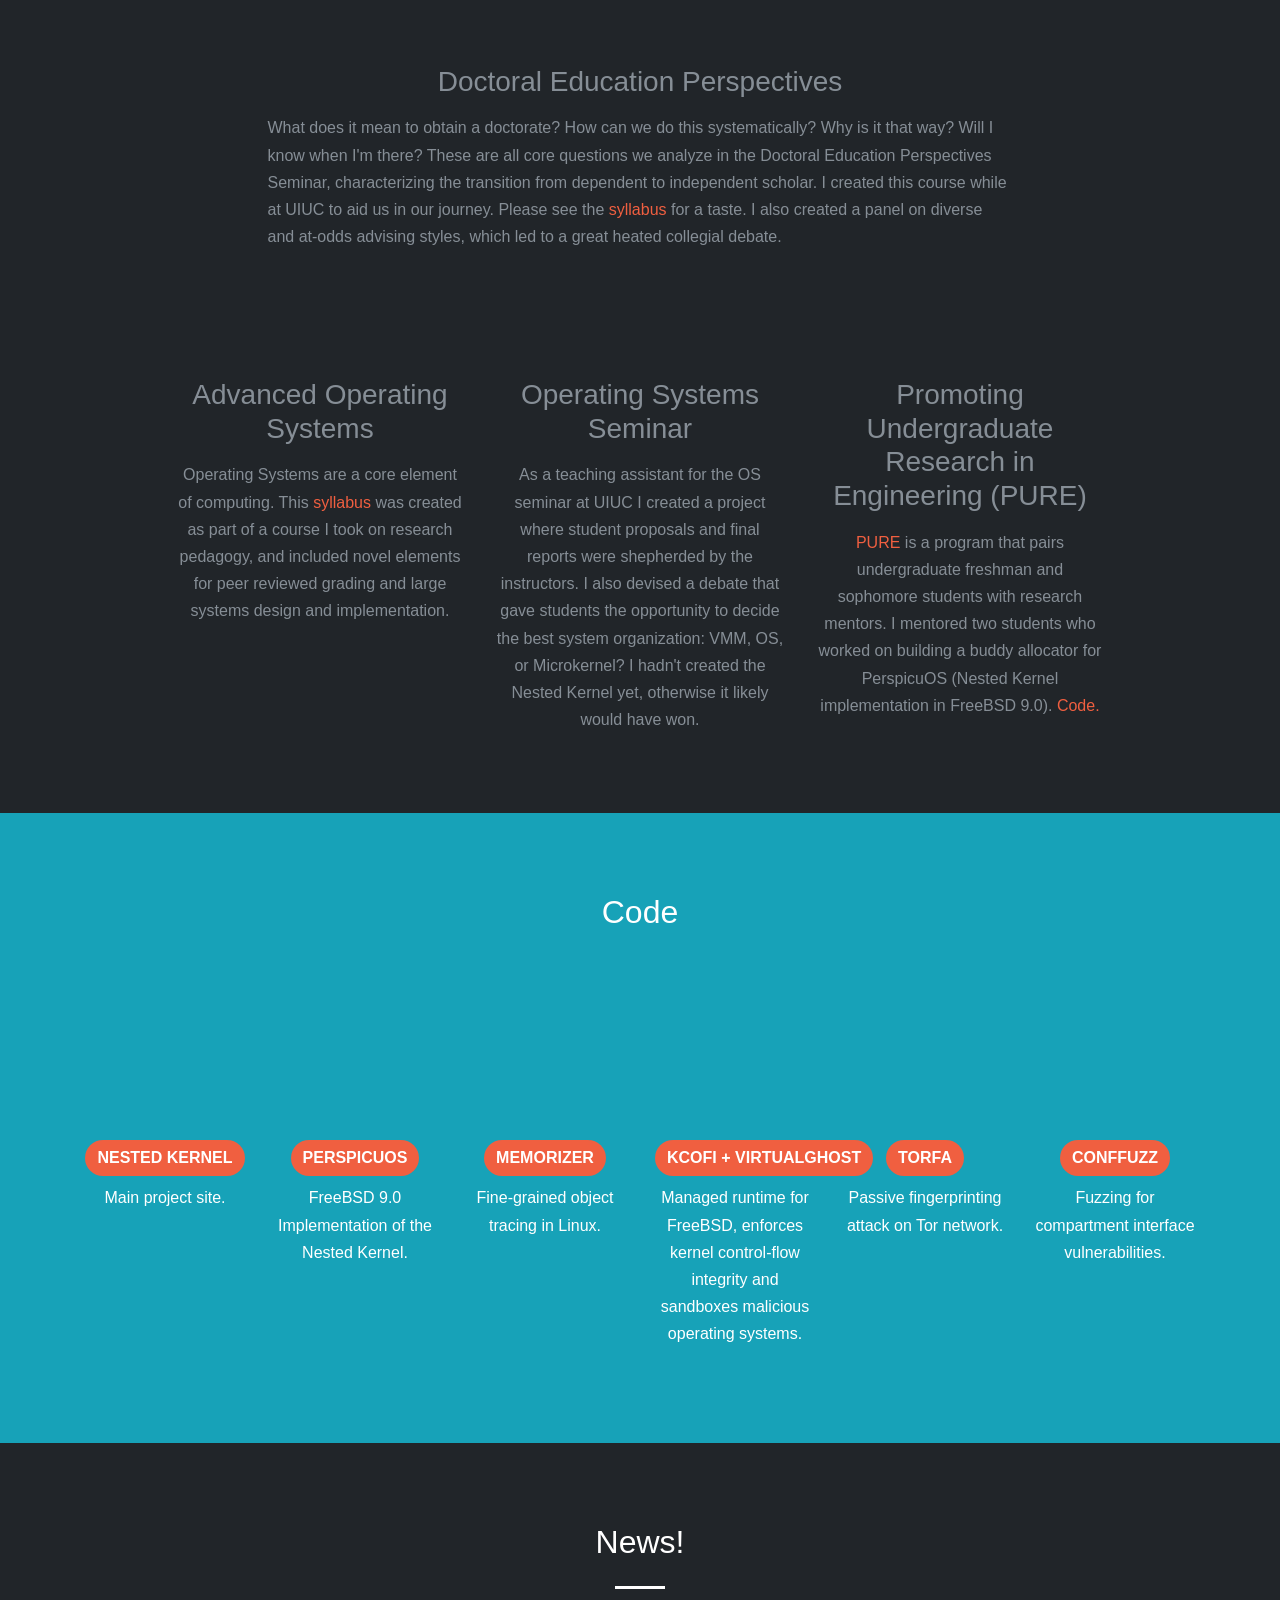
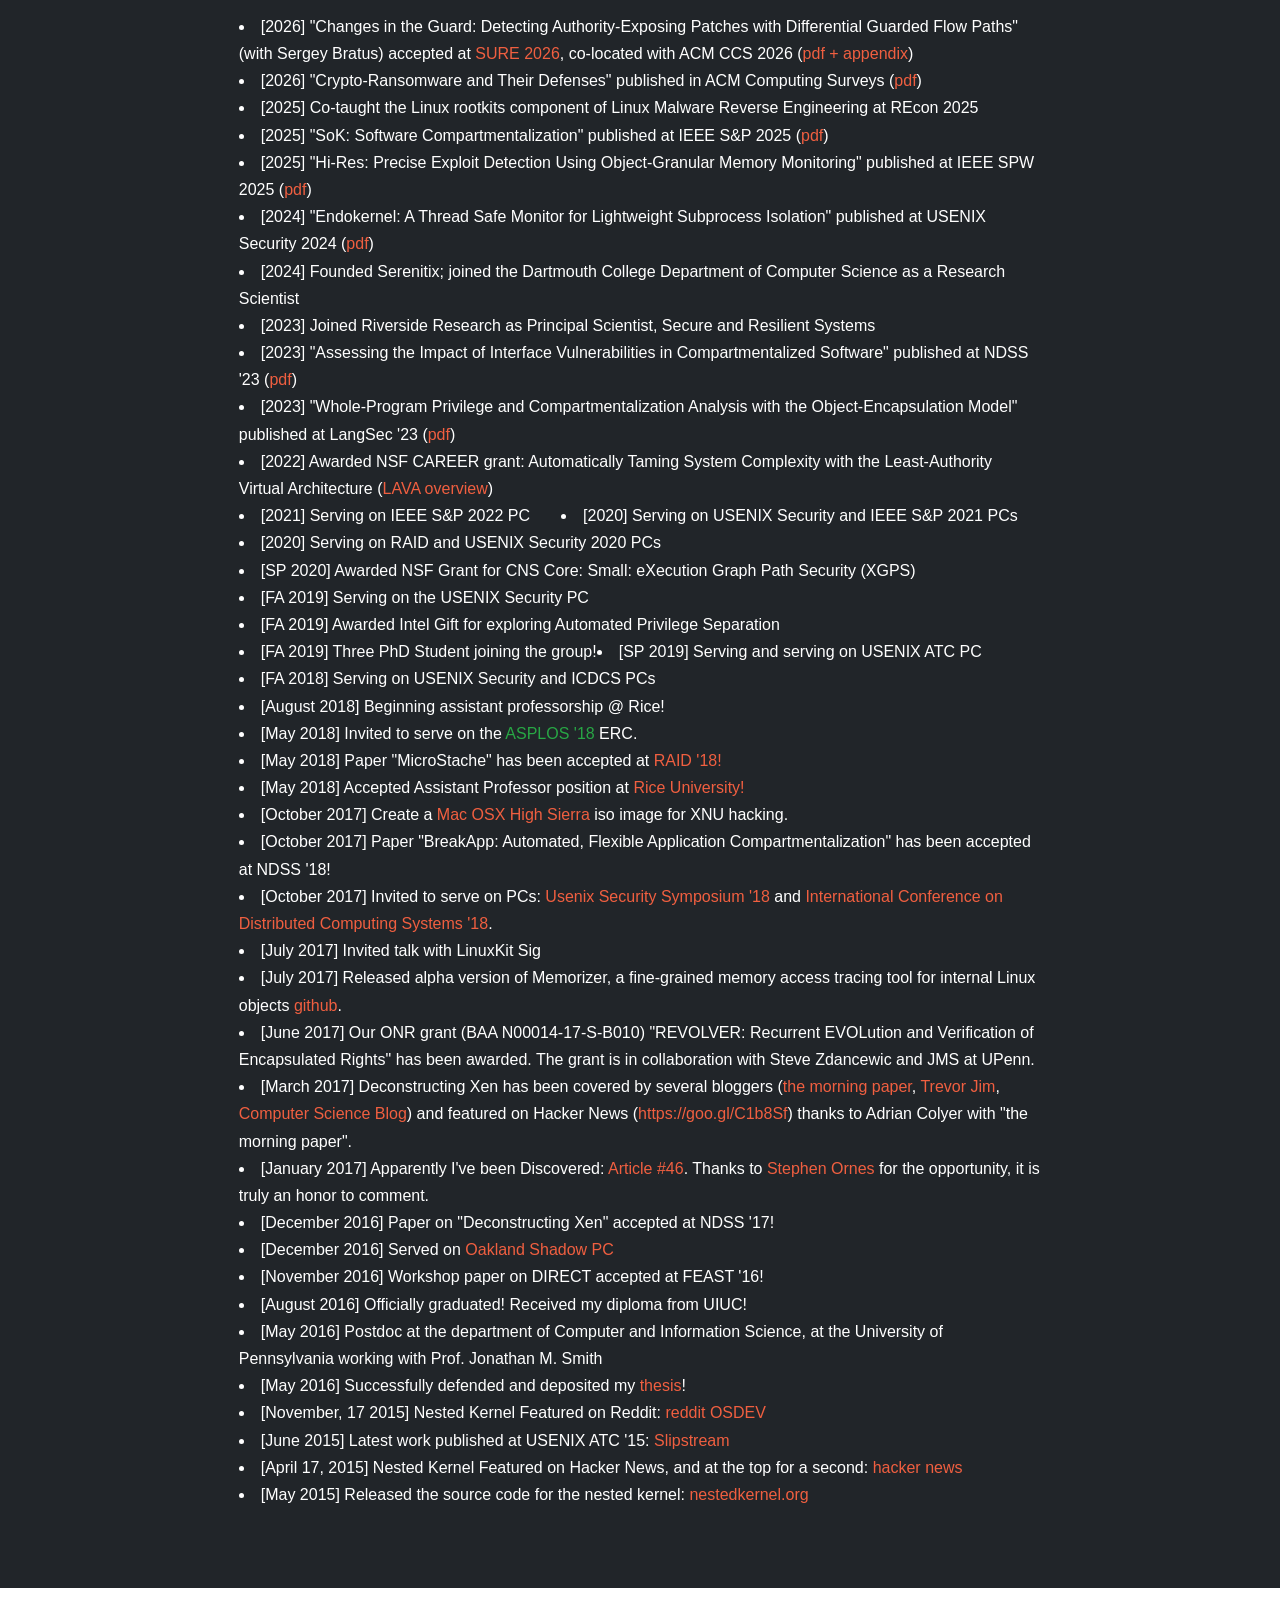
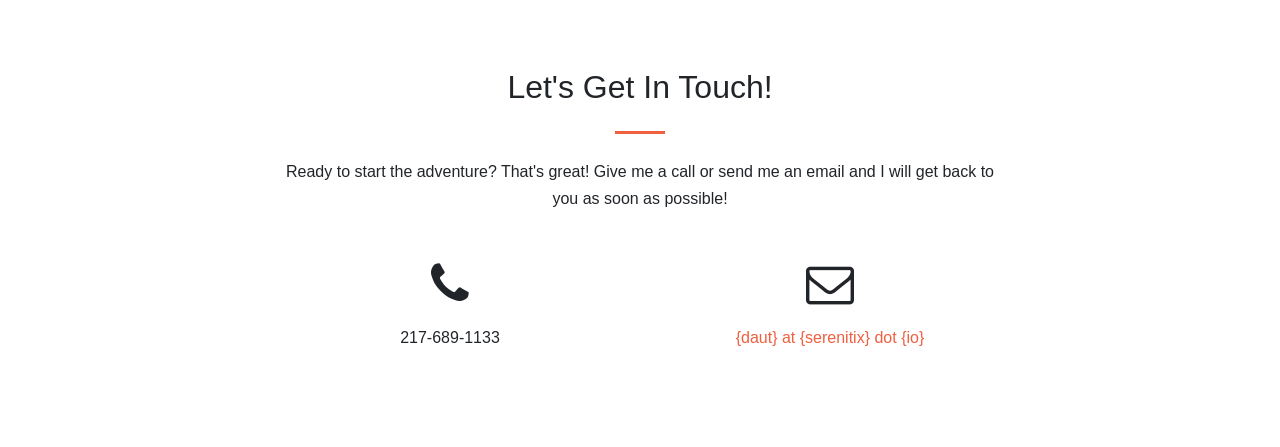
==== commit ce6fcc64: "site(BT-PAPR-05y): add checker appendix to website paper" ====
--- a/index.html
+++ b/index.html
@@ -448,7 +448,7 @@
               <div class="row"> 
                   <div class="col-lg-4">
                       <p>
-                          <b class="text-primary">Changes in the Guard</b> (<a href="http://nathandautenhahn.com/downloads/publications/dautenhahn-bratus-changes-in-the-guard-sure26.pdf">pdf</a>)
+                          <b class="text-primary">Changes in the Guard</b> (<a href="downloads/publications/dautenhahn-bratus-changes-in-the-guard-sure26-with-appendix.pdf">pdf + appendix</a>)
                           (SURE 2026) introduces Guarded Flow Paths, in which every value flow carries the branch conditions under which it happens. Differential authority analysis runs one reachability query on both sides of a patch to name the check the patch removed and the authority it exposed.
                       </p>
                   </div>
@@ -894,7 +894,7 @@
           </div>
         </div>
         <div class="row col-lg-9 mx-auto text-left text-white">
-            <li> [2026] "Changes in the Guard: Detecting Authority-Exposing Patches with Differential Guarded Flow Paths" (with Sergey Bratus) accepted at <a href="https://sure-workshop.org">SURE 2026</a>, co-located with ACM CCS 2026 (<a href="downloads/publications/dautenhahn-bratus-changes-in-the-guard-sure26.pdf">pdf</a>)</li>
+            <li> [2026] "Changes in the Guard: Detecting Authority-Exposing Patches with Differential Guarded Flow Paths" (with Sergey Bratus) accepted at <a href="https://sure-workshop.org">SURE 2026</a>, co-located with ACM CCS 2026 (<a href="downloads/publications/dautenhahn-bratus-changes-in-the-guard-sure26-with-appendix.pdf">pdf + appendix</a>)</li>
             <li> [2026] "Crypto-Ransomware and Their Defenses" published in ACM Computing Surveys (<a href="downloads/publications/song-crypto-ransomware-csur26.pdf">pdf</a>)</li>
             <li> [2025] Co-taught the Linux rootkits component of Linux Malware Reverse Engineering at REcon 2025</li>
             <li> [2025] "SoK: Software Compartmentalization" published at IEEE S&P 2025 (<a href="downloads/publications/lefeuvre-sok-compartmentalization-sp25.pdf">pdf</a>)</li>
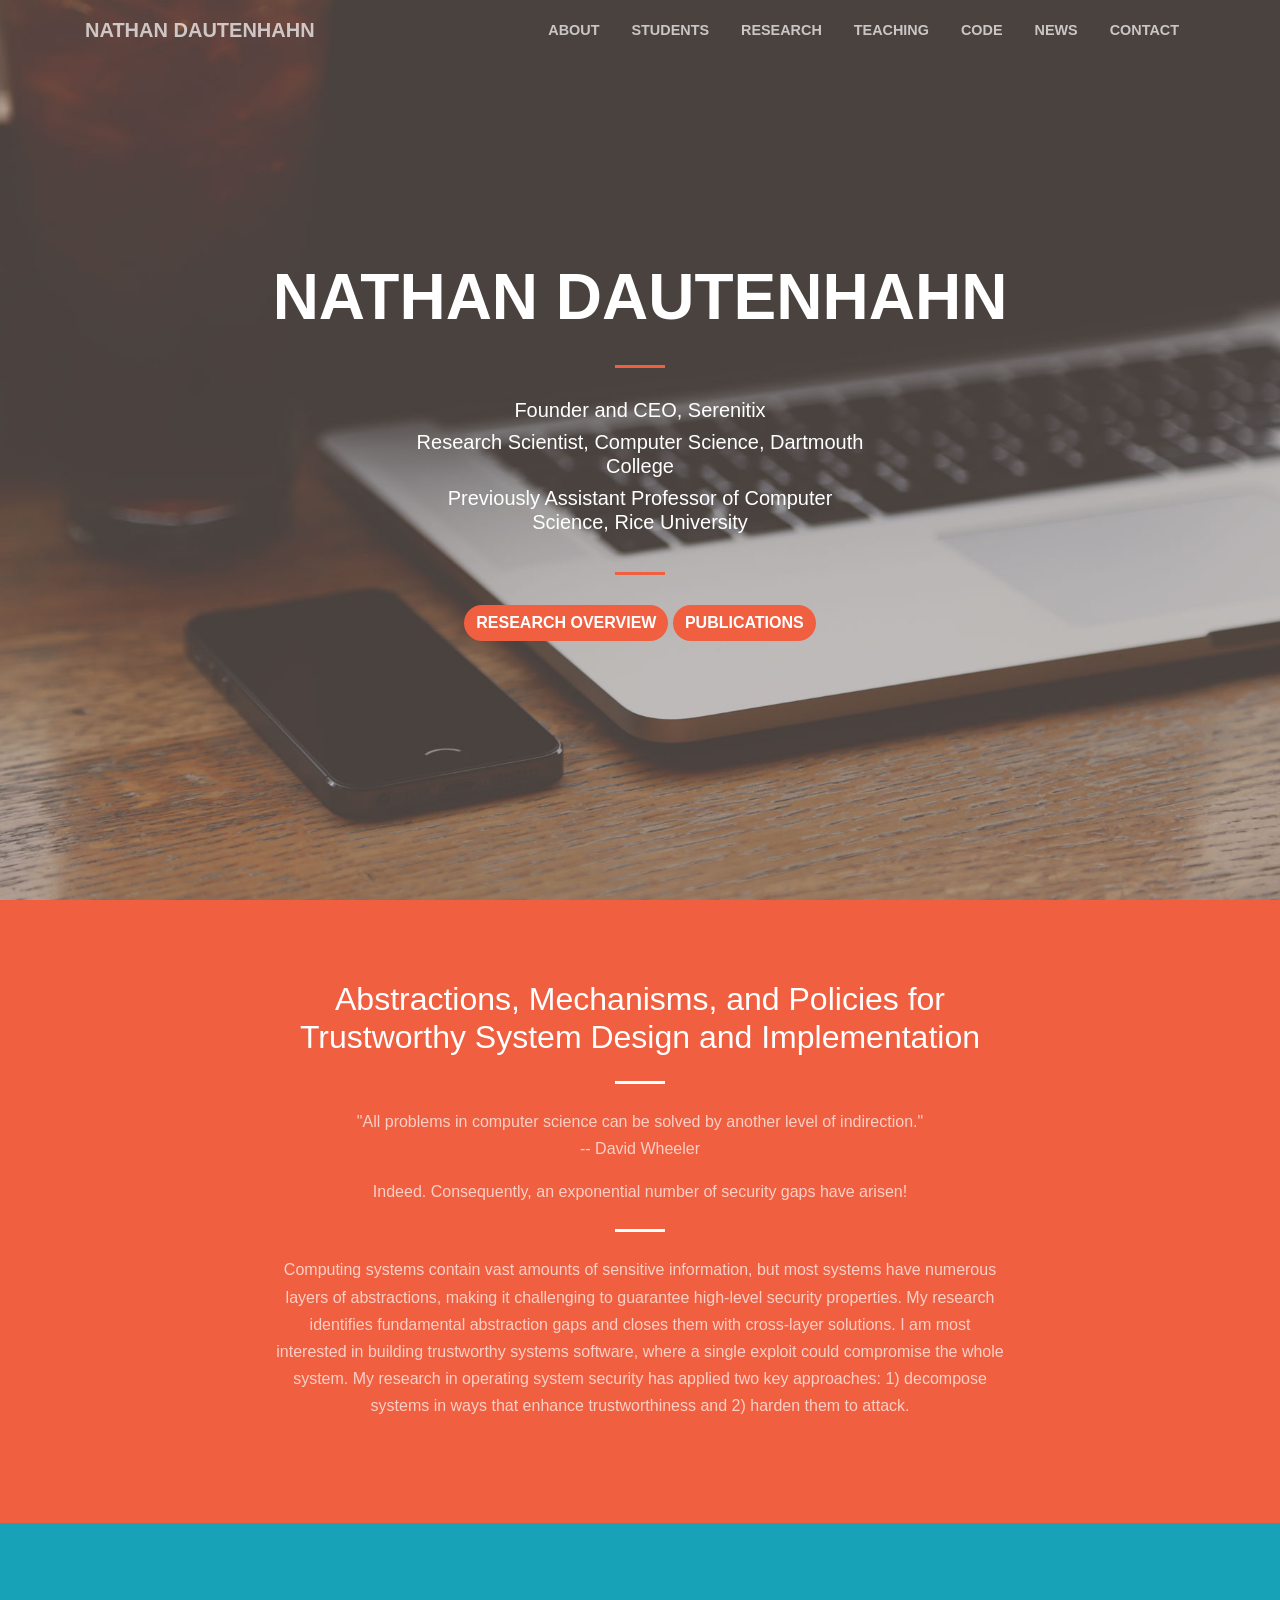
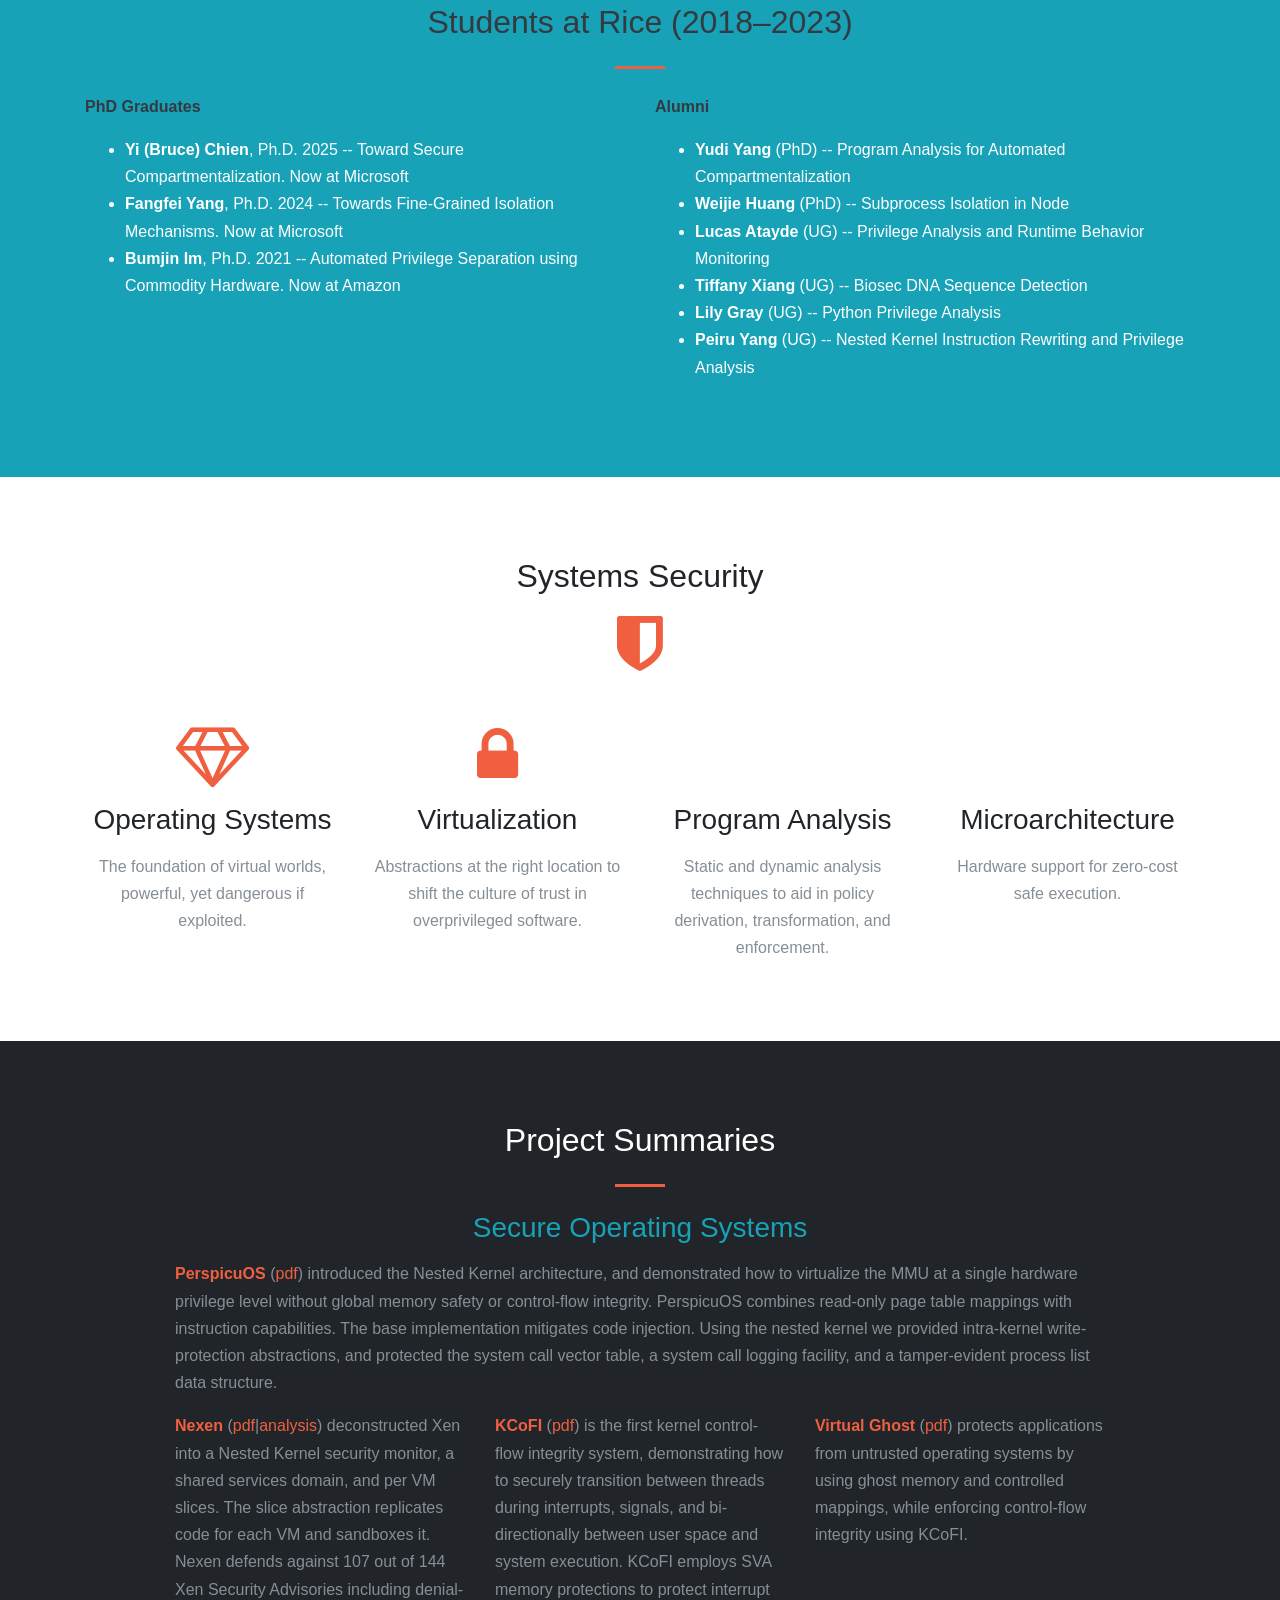
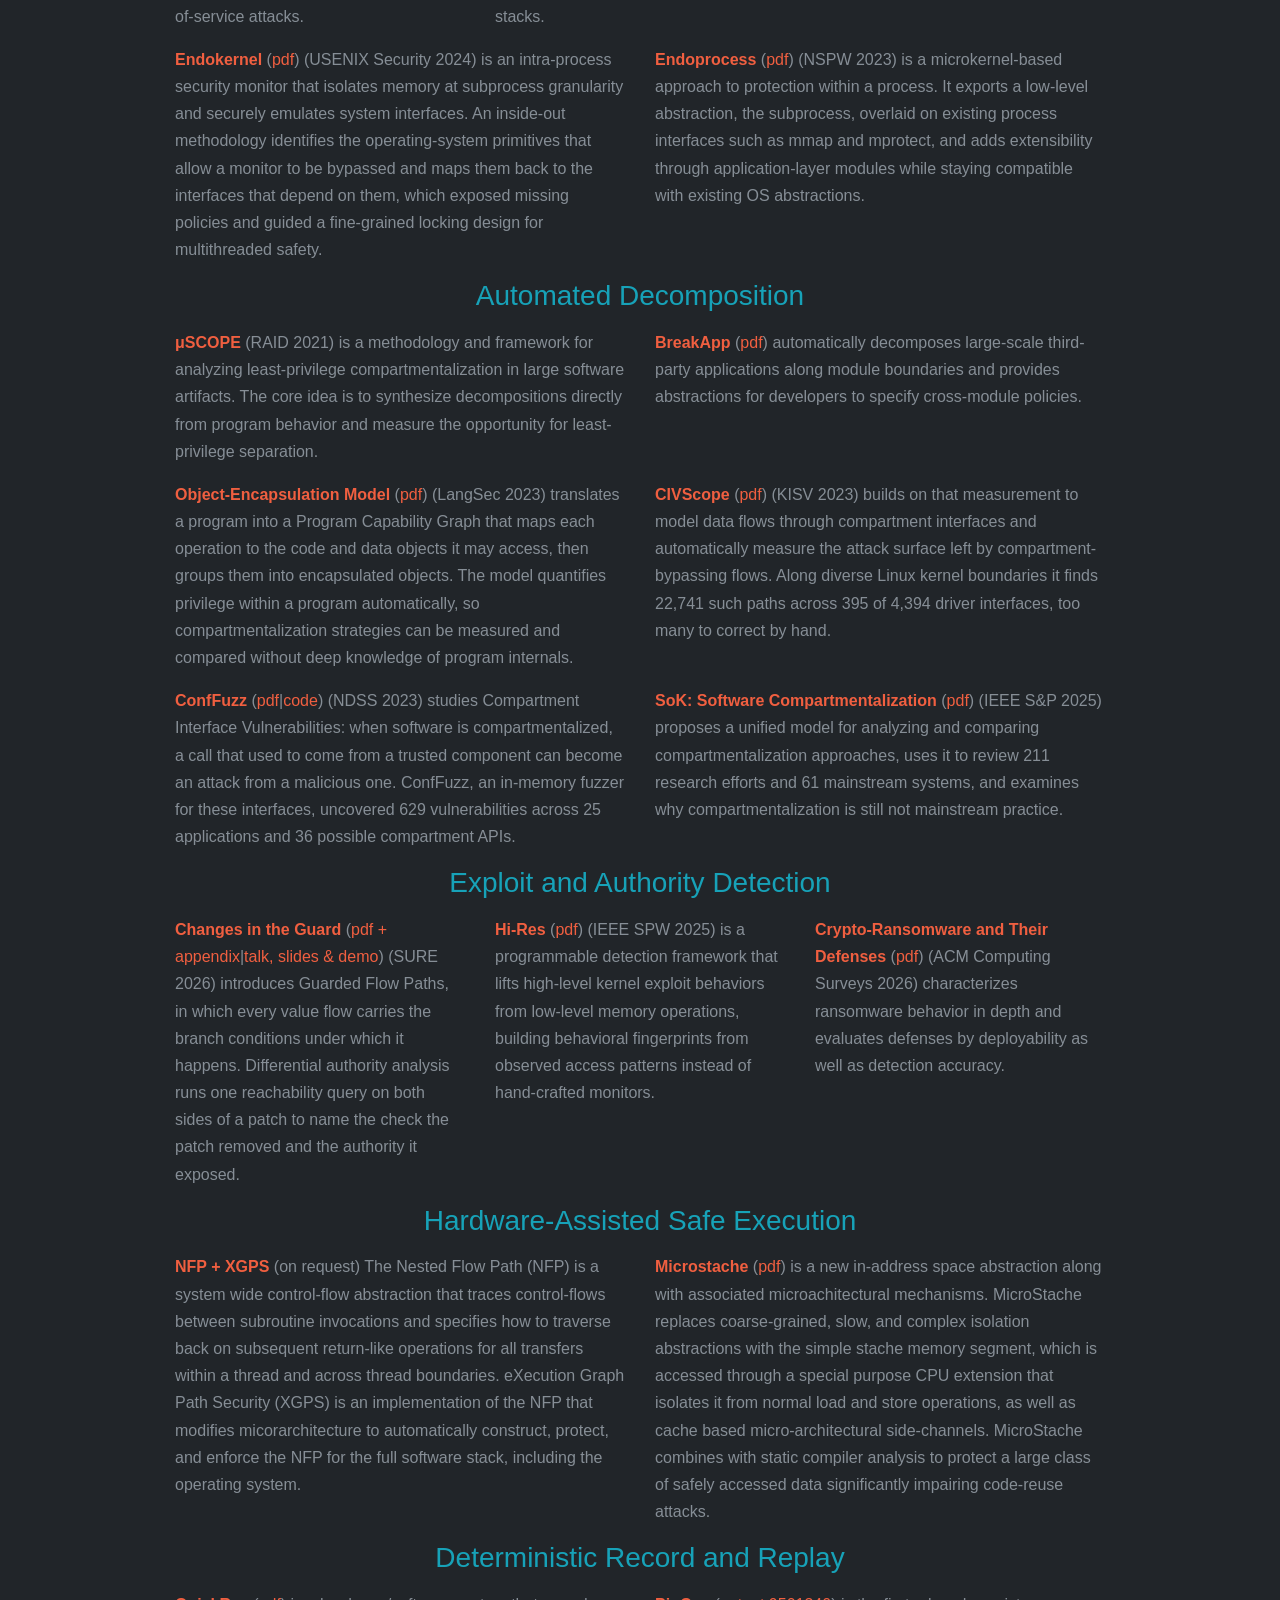
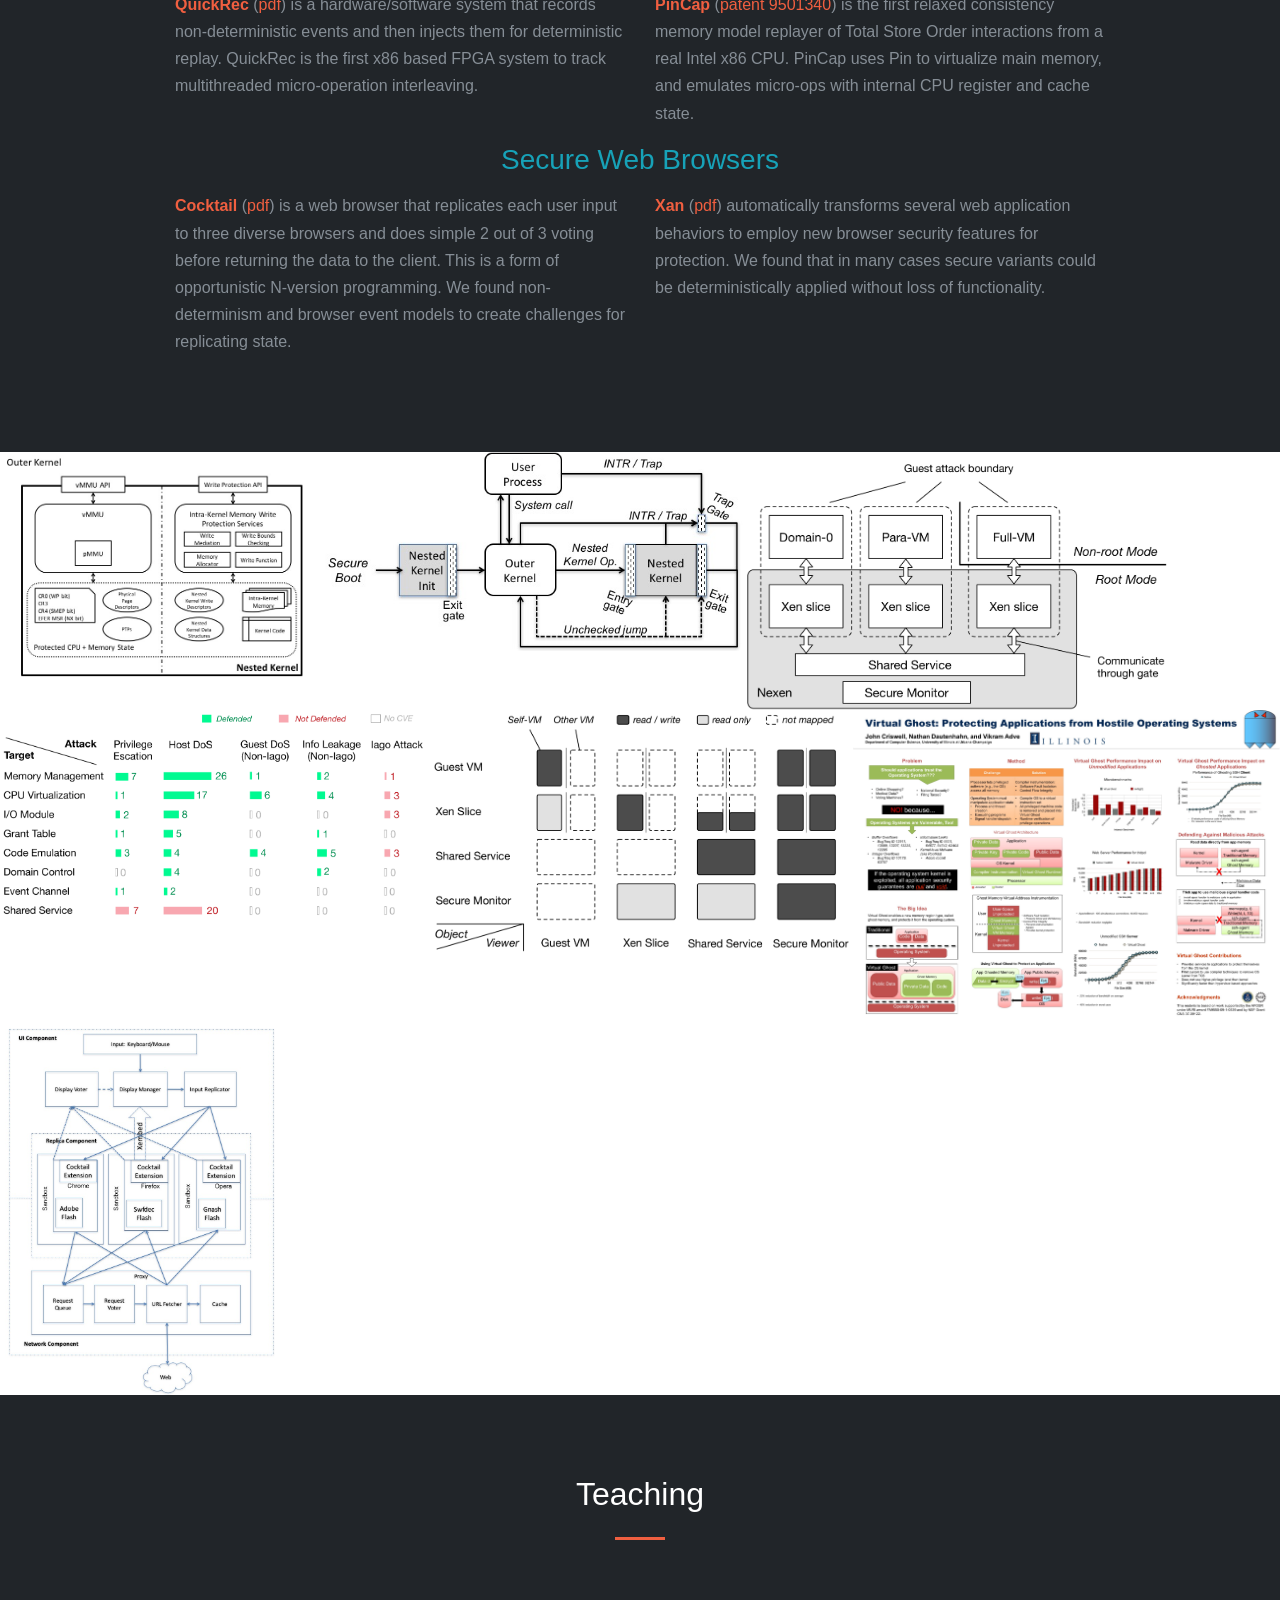
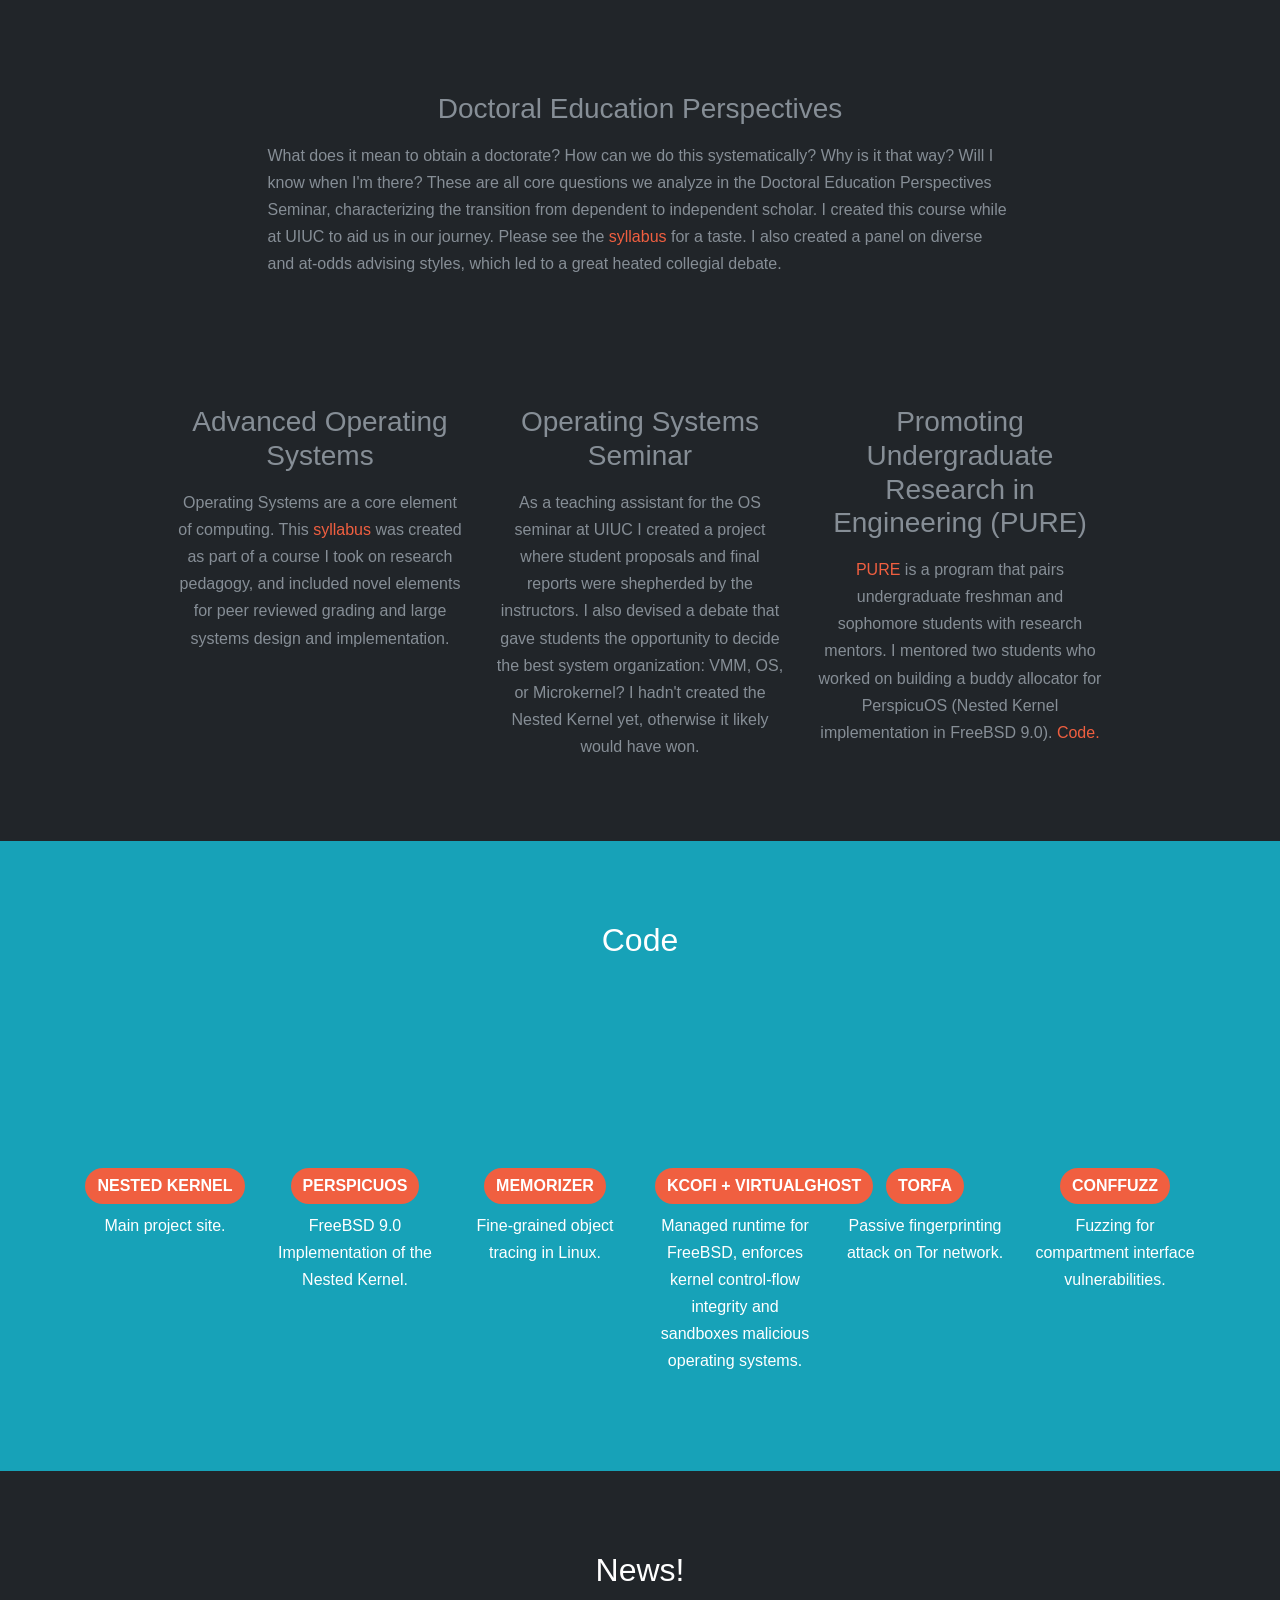
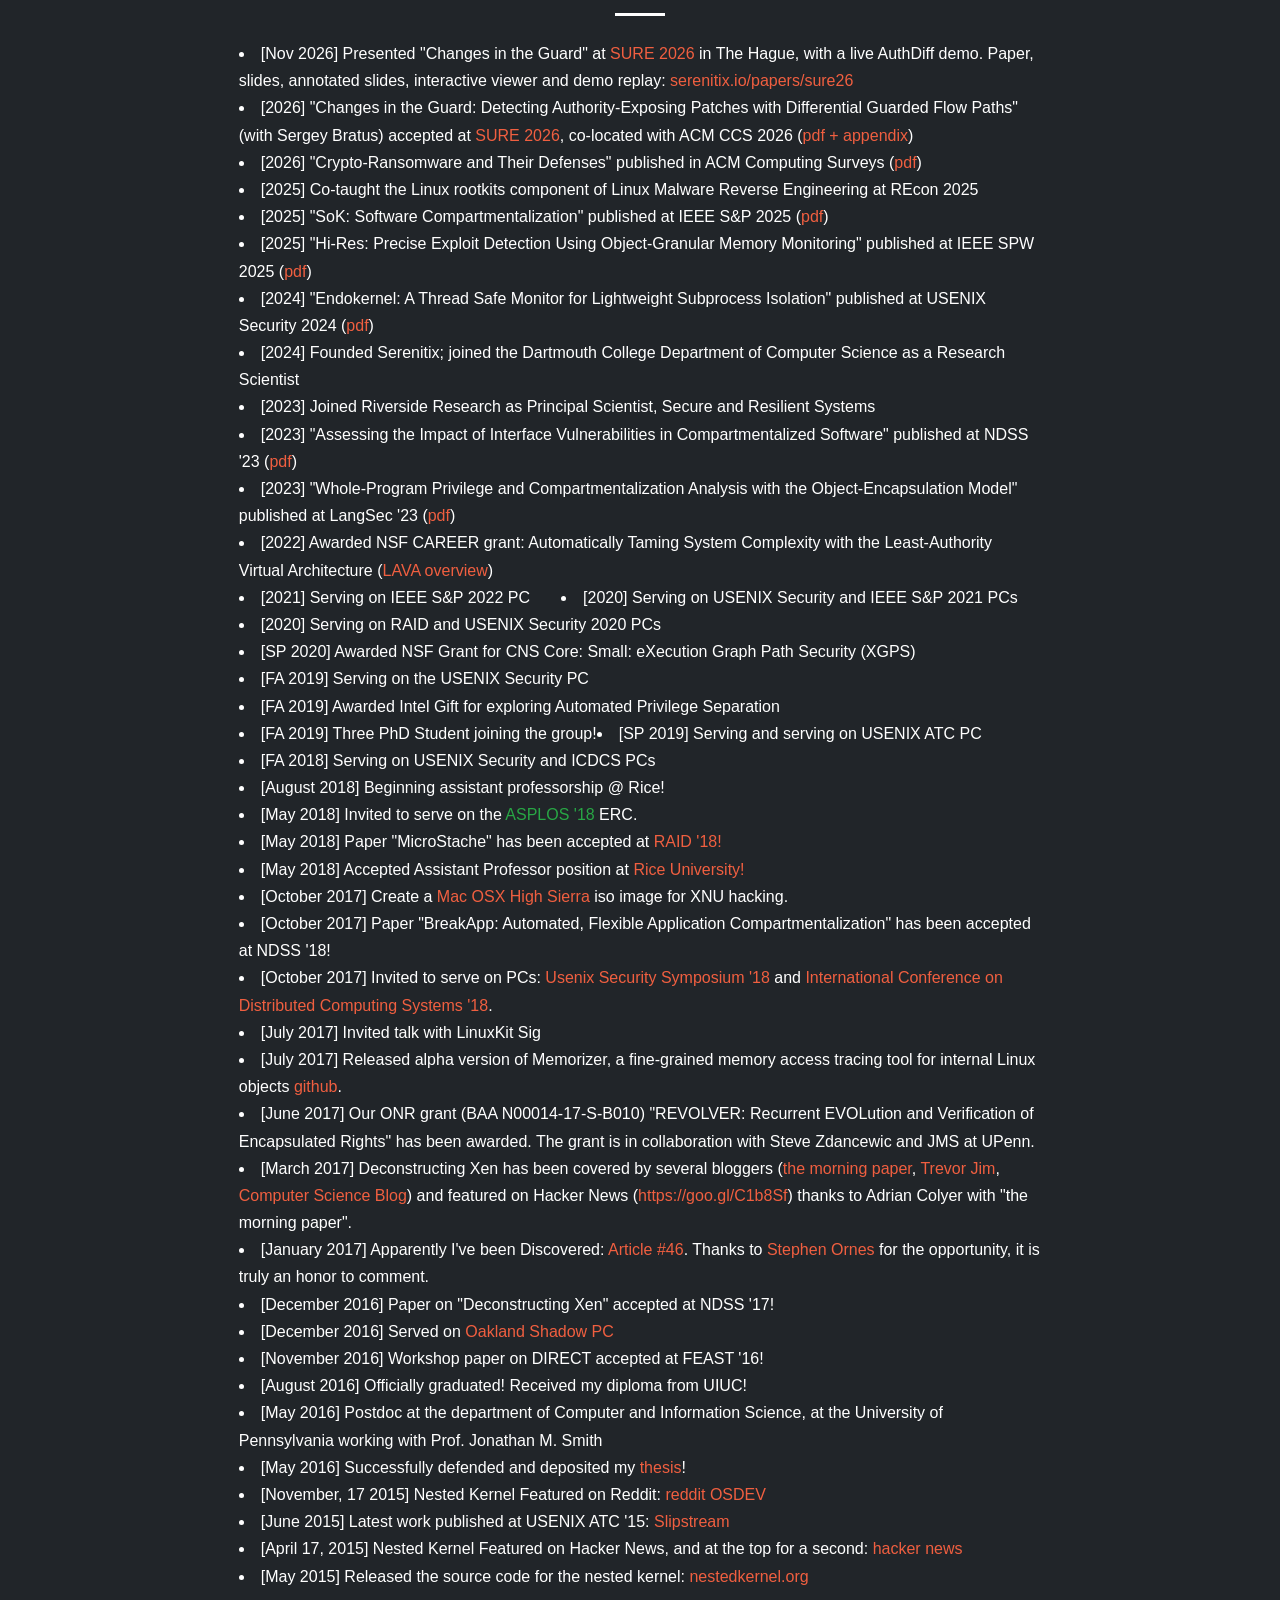
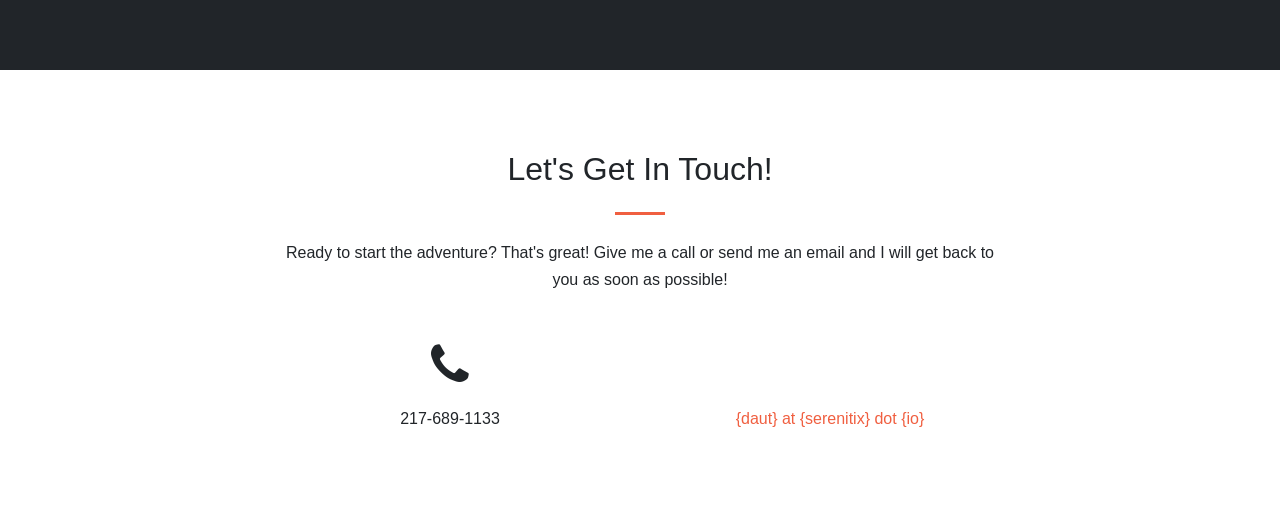
==== commit 10cfa331: "research+news: SURE 2026 talk materials (serenitix.io/papers/sure26) Co-Authored-By: Claude Opus 5.5" ====
--- a/index.html
+++ b/index.html
@@ -448,7 +448,7 @@
               <div class="row"> 
                   <div class="col-lg-4">
                       <p>
-                          <b class="text-primary">Changes in the Guard</b> (<a href="downloads/publications/dautenhahn-bratus-changes-in-the-guard-sure26-with-appendix.pdf">pdf + appendix</a>)
+                          <b class="text-primary">Changes in the Guard</b> (<a href="downloads/publications/dautenhahn-bratus-changes-in-the-guard-sure26-with-appendix.pdf">pdf + appendix</a>|<a href="https://serenitix.io/papers/sure26/">talk, slides &amp; demo</a>)
                           (SURE 2026) introduces Guarded Flow Paths, in which every value flow carries the branch conditions under which it happens. Differential authority analysis runs one reachability query on both sides of a patch to name the check the patch removed and the authority it exposed.
                       </p>
                   </div>
@@ -894,6 +894,7 @@
           </div>
         </div>
         <div class="row col-lg-9 mx-auto text-left text-white">
+            <li> [Nov 2026] Presented "Changes in the Guard" at <a href="https://sure-workshop.org">SURE 2026</a> in The Hague, with a live AuthDiff demo. Paper, slides, annotated slides, interactive viewer and demo replay: <a href="https://serenitix.io/papers/sure26/">serenitix.io/papers/sure26</a></li>
             <li> [2026] "Changes in the Guard: Detecting Authority-Exposing Patches with Differential Guarded Flow Paths" (with Sergey Bratus) accepted at <a href="https://sure-workshop.org">SURE 2026</a>, co-located with ACM CCS 2026 (<a href="downloads/publications/dautenhahn-bratus-changes-in-the-guard-sure26-with-appendix.pdf">pdf + appendix</a>)</li>
             <li> [2026] "Crypto-Ransomware and Their Defenses" published in ACM Computing Surveys (<a href="downloads/publications/song-crypto-ransomware-csur26.pdf">pdf</a>)</li>
             <li> [2025] Co-taught the Linux rootkits component of Linux Malware Reverse Engineering at REcon 2025</li>
